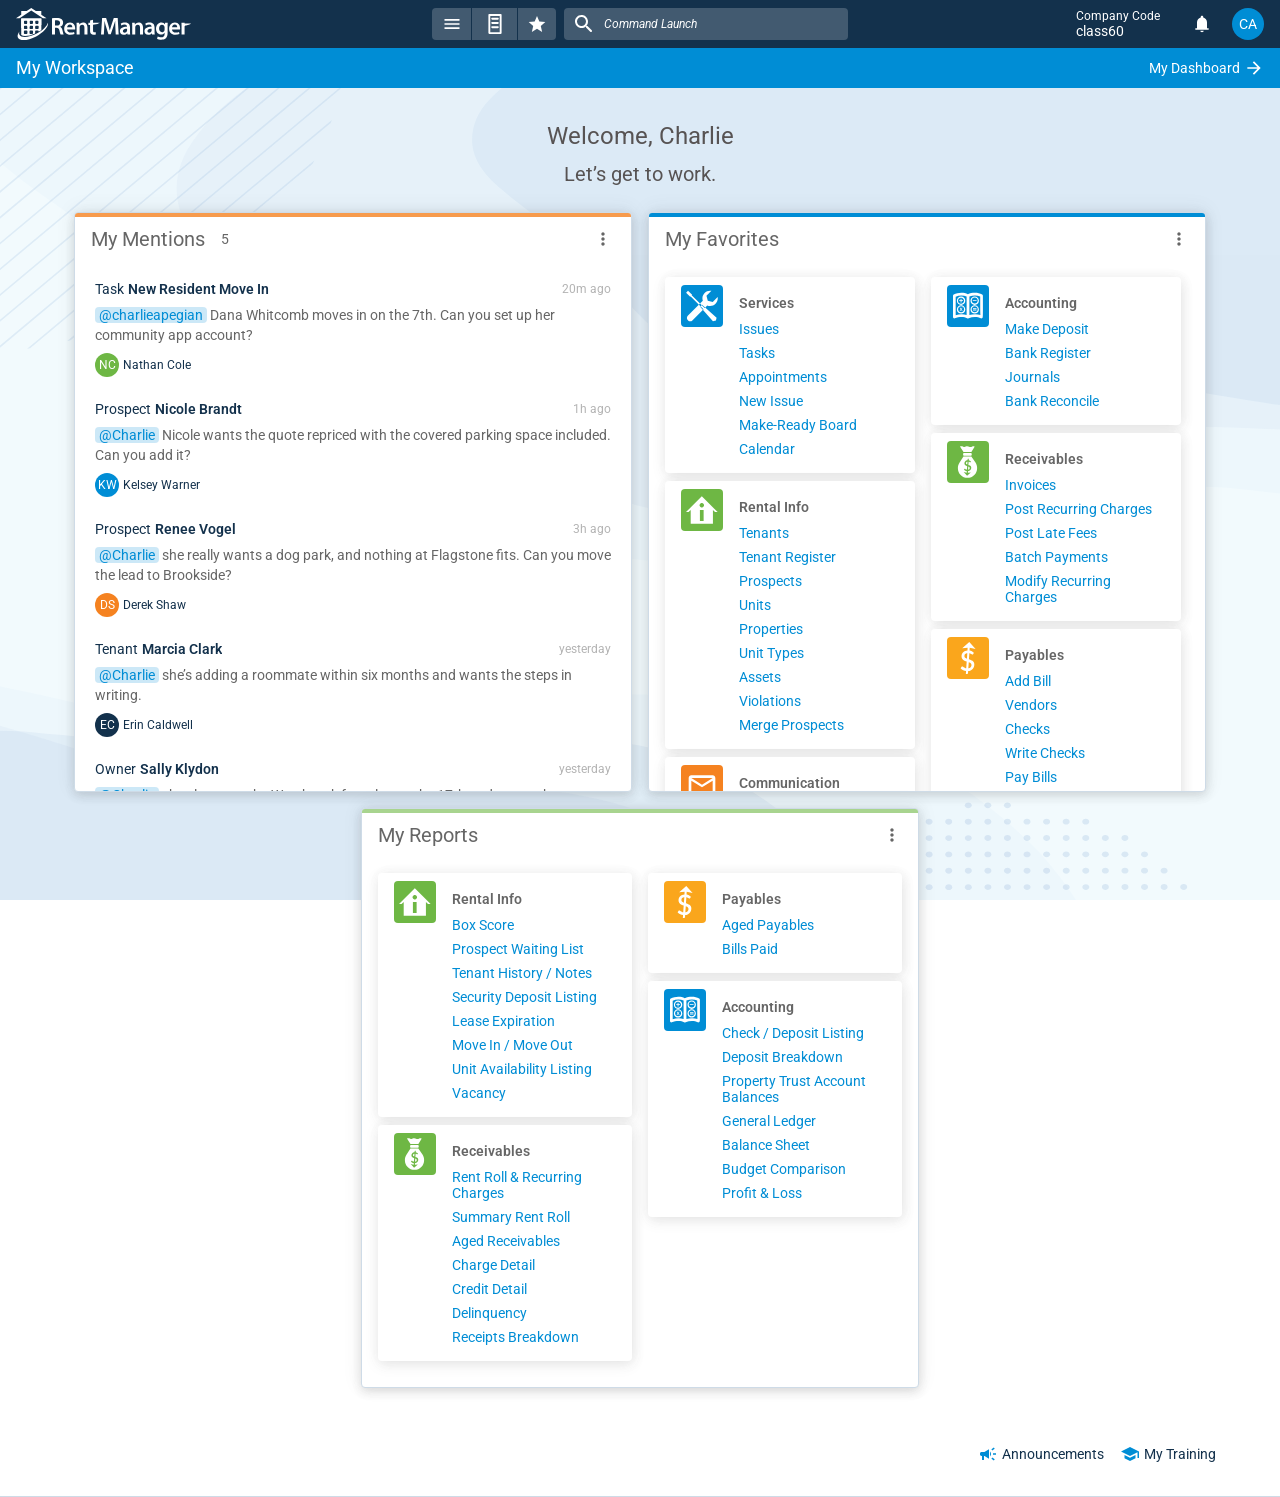
==== index.html @ 6911c15f "Set up New Resident Move In as the demo task Emma: it is the task that will be demoed. It is due tom" ====
<!doctype html>
<html lang="en">
<head>
<meta charset="utf-8">
<meta name="viewport" content="width=device-width, initial-scale=1">
<meta name="rmx-skill" content="2.0.0">
<meta name="rmx-tokens" content="39c8f4c0ebcf">
<title>Tasks and AI Filters</title>
<link href="https://fonts.googleapis.com/css2?family=Roboto:ital,wght@0,400;0,500;0,600;1,400;1,500;1,600&display=swap" rel="stylesheet">
<link rel="stylesheet" href="assets/tokens.css?v=f4274242">
<link rel="stylesheet" href="assets/type.css?v=c3476cf5">
<link rel="stylesheet" href="assets/rmx.css?v=66dbd280">
<link rel="stylesheet" href="assets/proto.css?v=261b71f2">
<link rel="stylesheet" href="assets/workspace.css?v=cf47a6e0">
<link rel="stylesheet" href="assets/original-art.css?v=0c459a2d">
<link rel="stylesheet" href="assets/workspace-original.css?v=0b0f8563">
<link rel="stylesheet" href="assets/megamenu.css?v=98ac15a8">
<link rel="stylesheet" href="assets/history-notes.css?v=0c3f6103">
<link rel="icon" type="image/svg+xml" href="assets/favicon.svg"><link rel="icon" type="image/png" sizes="32x32" href="assets/favicon-32.png"><link rel="apple-touch-icon" href="assets/apple-touch-icon.png"></head>
<body class="rmx">
<!-- RMX_ICONS:START - injected from assets/icons.svg, regenerated by check.mjs --fix -->
<svg xmlns="http://www.w3.org/2000/svg" style="display:none">
<!-- RMX icon core, GENERATED FROM THE LIVE LIBRARY. DO NOT EDIT BY HAND.
     Real geometry from RMX Iconography, plus the Rent Manager logo from the
     app bar (node 9671:2926). Source of truth: data/icons-core.json.
     Icons not here are never invented, harvest the real one into the
     prototype's own assets/icons-local.svg. See SKILL.md, "Icons". -->
<symbol id="keyboard-arrow-up" viewBox="0 0 20 20" fill="currentColor"><path d="M13.825 12.8417L10 9.02502L6.175 12.8417L5 11.6667L10 6.66669L15 11.6667L13.825 12.8417Z"/></symbol>
<symbol id="keyboard-arrow-down" viewBox="0 0 20 20" fill="currentColor"><path d="M6.175 7.15833L10 10.975L13.825 7.15833L15 8.33333L10 13.3333L5 8.33333L6.175 7.15833Z"/></symbol>
<symbol id="chevron-left" viewBox="0 0 20 20" fill="currentColor"><path d="M13.0875 6.175L11.9125 5L6.91248 10L11.9125 15L13.0875 13.825L9.27081 10L13.0875 6.175Z"/></symbol>
<symbol id="chevron-right" viewBox="0 0 20 20" fill="currentColor"><path d="M8.08748 5L6.91248 6.175L10.7291 10L6.91248 13.825L8.08748 15L13.0875 10L8.08748 5Z"/></symbol>
<symbol id="keyboard-double-arrow-left" viewBox="0 0 20 20" fill="currentColor"><path d="M14.6584 15L15.8334 13.825L12.0167 10L15.8334 6.175L14.6584 5L9.65835 10L14.6584 15Z"/><path d="M9.16669 15L10.3417 13.825L6.52502 10L10.3417 6.175L9.16669 5L4.16669 10L9.16669 15Z"/></symbol>
<symbol id="keyboard-double-arrow-right" viewBox="0 0 20 20" fill="currentColor"><path d="M7.97919 10L4.16669 6.16667L5.33335 5L10.3334 10L5.33335 15L4.16669 13.8333L7.97919 10ZM13.4792 10L9.66669 6.16667L10.8334 5L15.8334 10L10.8334 15L9.66669 13.8333L13.4792 10Z"/></symbol>
<symbol id="arrow-drop-up" viewBox="0 0 20 20" fill="currentColor"><path d="M5.83331 12.0834L9.99998 7.91669L14.1666 12.0834H5.83331Z"/></symbol>
<symbol id="arrow-drop-down" viewBox="0 0 20 20" fill="currentColor"><path d="M5.83334 7.91669L10 12.0834L14.1667 7.91669H5.83334Z"/></symbol>
<symbol id="arrow-back" viewBox="0 0 20 20" fill="currentColor"><path d="M6.52084 10.8333L11.1875 15.5L10 16.6666L3.33334 9.99998L10 3.33331L11.1875 4.49998L6.52084 9.16665H16.6667V10.8333H6.52084Z"/></symbol>
<symbol id="arrow-forward" viewBox="0 0 20 20" fill="currentColor"><path d="M13.4792 10.8333H3.33334V9.16665H13.4792L8.81251 4.49998L10 3.33331L16.6667 9.99998L10 16.6666L8.81251 15.5L13.4792 10.8333Z"/></symbol>
<symbol id="arrow-upward" viewBox="0 0 20 20" fill="currentColor"><path d="M9.1669 16.665V6.52173L4.5014 11.1872L3.33502 10L10 3.33502L16.665 10L15.4986 11.1872L10.8331 6.52173V16.665H9.1669Z"/></symbol>
<symbol id="arrow-downward" viewBox="0 0 20 20" fill="currentColor"><path d="M9.16687 3.33502V13.4783L4.50137 8.81282L3.33499 10L9.99999 16.665L16.665 10L15.4986 8.81282L10.8331 13.4783V3.33502H9.16687Z"/></symbol>
<symbol id="first-page" viewBox="0 0 20 20" fill="currentColor"><path d="M15.1708 13.825L11.3458 10L15.1708 6.175L13.9958 5L8.99583 10L13.9958 15L15.1708 13.825ZM4.82916 5H6.49583V15H4.82916V5Z"/></symbol>
<symbol id="last-page" viewBox="0 0 20 20" fill="currentColor"><path d="M4.82916 6.175L8.65416 10L4.82916 13.825L6.00416 15L11.0042 10L6.00416 5L4.82916 6.175ZM13.5042 5H15.1708V15H13.5042V5Z"/></symbol>
<symbol id="info" viewBox="0 0 20 20" fill="currentColor"><path d="M9.16669 5.83335H10.8334V7.50002H9.16669V5.83335ZM9.16669 9.16669H10.8334V14.1667H9.16669V9.16669ZM10 1.66669C5.40002 1.66669 1.66669 5.40002 1.66669 10C1.66669 14.6 5.40002 18.3334 10 18.3334C14.6 18.3334 18.3334 14.6 18.3334 10C18.3334 5.40002 14.6 1.66669 10 1.66669ZM10 16.6667C6.32502 16.6667 3.33335 13.675 3.33335 10C3.33335 6.32502 6.32502 3.33335 10 3.33335C13.675 3.33335 16.6667 6.32502 16.6667 10C16.6667 13.675 13.675 16.6667 10 16.6667Z"/></symbol>
<symbol id="info-filled" viewBox="0 0 20 20" fill="currentColor"><path d="M9.16669 14.1667H10.8334V9.16669H9.16669V14.1667ZM10 7.50002C10.2361 7.50002 10.434 7.42016 10.5938 7.26044C10.7535 7.10071 10.8334 6.9028 10.8334 6.66669C10.8334 6.43058 10.7535 6.23266 10.5938 6.07294C10.434 5.91321 10.2361 5.83335 10 5.83335C9.76391 5.83335 9.56599 5.91321 9.40627 6.07294C9.24655 6.23266 9.16669 6.43058 9.16669 6.66669C9.16669 6.9028 9.24655 7.10071 9.40627 7.26044C9.56599 7.42016 9.76391 7.50002 10 7.50002ZM10 18.3334C8.84724 18.3334 7.76391 18.1146 6.75002 17.6771C5.73613 17.2396 4.85419 16.6459 4.10419 15.8959C3.35419 15.1459 2.76044 14.2639 2.32294 13.25C1.88544 12.2361 1.66669 11.1528 1.66669 10C1.66669 8.84724 1.88544 7.76391 2.32294 6.75002C2.76044 5.73613 3.35419 4.85419 4.10419 4.10419C4.85419 3.35419 5.73613 2.76044 6.75002 2.32294C7.76391 1.88544 8.84724 1.66669 10 1.66669C11.1528 1.66669 12.2361 1.88544 13.25 2.32294C14.2639 2.76044 15.1459 3.35419 15.8959 4.10419C16.6459 4.85419 17.2396 5.73613 17.6771 6.75002C18.1146 7.76391 18.3334 8.84724 18.3334 10C18.3334 11.1528 18.1146 12.2361 17.6771 13.25C17.2396 14.2639 16.6459 15.1459 15.8959 15.8959C15.1459 16.6459 14.2639 17.2396 13.25 17.6771C12.2361 18.1146 11.1528 18.3334 10 18.3334Z"/></symbol>
<symbol id="error" viewBox="0 0 20 20" fill="currentColor"><path d="M9.16669 12.5H10.8334V14.1667H9.16669V12.5ZM9.16669 5.83335H10.8334V10.8334H9.16669V5.83335ZM9.99169 1.66669C5.39169 1.66669 1.66669 5.40002 1.66669 10C1.66669 14.6 5.39169 18.3334 9.99169 18.3334C14.6 18.3334 18.3334 14.6 18.3334 10C18.3334 5.40002 14.6 1.66669 9.99169 1.66669ZM10 16.6667C6.31669 16.6667 3.33335 13.6834 3.33335 10C3.33335 6.31669 6.31669 3.33335 10 3.33335C13.6834 3.33335 16.6667 6.31669 16.6667 10C16.6667 13.6834 13.6834 16.6667 10 16.6667Z"/></symbol>
<symbol id="error-filled" viewBox="0 0 20 20" fill="currentColor"><path d="M10 14.1667C10.2361 14.1667 10.434 14.0868 10.5938 13.9271C10.7535 13.7674 10.8334 13.5695 10.8334 13.3334C10.8334 13.0972 10.7535 12.8993 10.5938 12.7396C10.434 12.5799 10.2361 12.5 10 12.5C9.76391 12.5 9.56599 12.5799 9.40627 12.7396C9.24655 12.8993 9.16669 13.0972 9.16669 13.3334C9.16669 13.5695 9.24655 13.7674 9.40627 13.9271C9.56599 14.0868 9.76391 14.1667 10 14.1667ZM9.16669 10.8334H10.8334V5.83335H9.16669V10.8334ZM10 18.3334C8.84724 18.3334 7.76391 18.1146 6.75002 17.6771C5.73613 17.2396 4.85419 16.6459 4.10419 15.8959C3.35419 15.1459 2.76044 14.2639 2.32294 13.25C1.88544 12.2361 1.66669 11.1528 1.66669 10C1.66669 8.84724 1.88544 7.76391 2.32294 6.75002C2.76044 5.73613 3.35419 4.85419 4.10419 4.10419C4.85419 3.35419 5.73613 2.76044 6.75002 2.32294C7.76391 1.88544 8.84724 1.66669 10 1.66669C11.1528 1.66669 12.2361 1.88544 13.25 2.32294C14.2639 2.76044 15.1459 3.35419 15.8959 4.10419C16.6459 4.85419 17.2396 5.73613 17.6771 6.75002C18.1146 7.76391 18.3334 8.84724 18.3334 10C18.3334 11.1528 18.1146 12.2361 17.6771 13.25C17.2396 14.2639 16.6459 15.1459 15.8959 15.8959C15.1459 16.6459 14.2639 17.2396 13.25 17.6771C12.2361 18.1146 11.1528 18.3334 10 18.3334Z"/></symbol>
<symbol id="warning" viewBox="0 0 20 20" fill="currentColor"><path d="M9.99998 5.40831L16.275 16.25H3.72498L9.99998 5.40831ZM9.99998 2.08331L0.833313 17.9166H19.1666L9.99998 2.08331ZM10.8333 13.75H9.16665V15.4166H10.8333V13.75ZM10.8333 8.74998H9.16665V12.0833H10.8333V8.74998Z"/></symbol>
<symbol id="warning-filled" viewBox="0 0 20 20" fill="currentColor"><path d="M0.833313 17.5L9.99998 1.66669L19.1666 17.5H0.833313ZM9.99998 15C10.2361 15 10.434 14.9202 10.5937 14.7604C10.7535 14.6007 10.8333 14.4028 10.8333 14.1667C10.8333 13.9306 10.7535 13.7327 10.5937 13.5729C10.434 13.4132 10.2361 13.3334 9.99998 13.3334C9.76387 13.3334 9.56595 13.4132 9.40623 13.5729C9.24651 13.7327 9.16665 13.9306 9.16665 14.1667C9.16665 14.4028 9.24651 14.6007 9.40623 14.7604C9.56595 14.9202 9.76387 15 9.99998 15ZM9.16665 12.5H10.8333V8.33335H9.16665V12.5Z"/></symbol>
<symbol id="help" viewBox="0 0 20 20" fill="currentColor"><path d="M9.16669 15H10.8334V13.3334H9.16669V15ZM10 1.66669C5.40002 1.66669 1.66669 5.40002 1.66669 10C1.66669 14.6 5.40002 18.3334 10 18.3334C14.6 18.3334 18.3334 14.6 18.3334 10C18.3334 5.40002 14.6 1.66669 10 1.66669ZM10 16.6667C6.32502 16.6667 3.33335 13.675 3.33335 10C3.33335 6.32502 6.32502 3.33335 10 3.33335C13.675 3.33335 16.6667 6.32502 16.6667 10C16.6667 13.675 13.675 16.6667 10 16.6667ZM10 5.00002C8.15835 5.00002 6.66669 6.49169 6.66669 8.33335H8.33335C8.33335 7.41669 9.08335 6.66669 10 6.66669C10.9167 6.66669 11.6667 7.41669 11.6667 8.33335C11.6667 10 9.16669 9.79169 9.16669 12.5H10.8334C10.8334 10.625 13.3334 10.4167 13.3334 8.33335C13.3334 6.49169 11.8417 5.00002 10 5.00002Z"/></symbol>
<symbol id="notifications" viewBox="0 0 20 20" fill="currentColor"><path d="M3.33334 15.8334V14.1667H5.00001V8.33335C5.00001 7.18058 5.34723 6.15627 6.04168 5.26044C6.73612 4.3646 7.6389 3.7778 8.75001 3.50002V2.91669C8.75001 2.56946 8.87154 2.27433 9.11459 2.03127C9.35765 1.78821 9.65279 1.66669 10 1.66669C10.3472 1.66669 10.6424 1.78821 10.8854 2.03127C11.1285 2.27433 11.25 2.56946 11.25 2.91669V3.50002C12.3611 3.7778 13.2639 4.3646 13.9583 5.26044C14.6528 6.15627 15 7.18058 15 8.33335V14.1667H16.6667V15.8334H3.33334ZM10 18.3334C9.54168 18.3334 9.14932 18.1702 8.82293 17.8438C8.49654 17.5174 8.33334 17.125 8.33334 16.6667H11.6667C11.6667 17.125 11.5035 17.5174 11.1771 17.8438C10.8507 18.1702 10.4583 18.3334 10 18.3334Z"/></symbol>
<symbol id="call" viewBox="0 0 20 20" fill="currentColor"><path d="M5.21778 8.92445C6.49778 11.44 8.56001 13.4933 11.0756 14.7822L13.0311 12.8267C13.2711 12.5867 13.6267 12.5067 13.9378 12.6133C14.9334 12.9422 16.0089 13.12 17.1111 13.12C17.6 13.12 18 13.52 18 14.0089V17.1111C18 17.6 17.6 18 17.1111 18C8.76445 18 2 11.2356 2 2.88889C2 2.4 2.4 2 2.88889 2H6.00001C6.4889 2 6.8889 2.4 6.8889 2.88889C6.8889 4 7.06667 5.06667 7.39556 6.06223C7.49334 6.37334 7.42223 6.72001 7.17334 6.9689L5.21778 8.92445Z"/></symbol>
<symbol id="mail" viewBox="0 0 20 20" fill="currentColor"><path d="M16.6667 3.33331H3.33335C2.41669 3.33331 1.67502 4.08331 1.67502 4.99998L1.66669 15C1.66669 15.9166 2.41669 16.6666 3.33335 16.6666H16.6667C17.5834 16.6666 18.3334 15.9166 18.3334 15V4.99998C18.3334 4.08331 17.5834 3.33331 16.6667 3.33331ZM16.6667 6.66665L10 10.8333L3.33335 6.66665V4.99998L10 9.16665L16.6667 4.99998V6.66665Z"/></symbol>
<symbol id="send" viewBox="0 0 20 20" fill="currentColor"><path d="M3.05937 17L17.601 10.7667C18.276 10.475 18.276 9.52499 17.601 9.23333L3.05937 2.99999C2.50937 2.75833 1.90103 3.16666 1.90103 3.75833L1.8927 7.59999C1.8927 8.01666 2.20103 8.37499 2.6177 8.42499L14.3927 9.99999L2.6177 11.5667C2.20103 11.625 1.8927 11.9833 1.8927 12.4L1.90103 16.2417C1.90103 16.8333 2.50937 17.2417 3.05937 17Z"/></symbol>
<symbol id="add" viewBox="0 0 20 20" fill="currentColor"><path d="M15.8334 10.8333H10.8334V15.8333H9.16669V10.8333H4.16669V9.16666H9.16669V4.16666H10.8334V9.16666H15.8334V10.8333Z"/></symbol>
<symbol id="remove" viewBox="0 0 20 20" fill="currentColor"><path d="M4.16669 10.8333V9.16666H15.8334V10.8333H4.16669Z"/></symbol>
<symbol id="close" viewBox="0 0 20 20" fill="currentColor"><path d="M15.8334 5.34166L14.6584 4.16666L10 8.82499L5.34169 4.16666L4.16669 5.34166L8.82502 9.99999L4.16669 14.6583L5.34169 15.8333L10 11.175L14.6584 15.8333L15.8334 14.6583L11.175 9.99999L15.8334 5.34166Z"/></symbol>
<symbol id="check" viewBox="0 0 20 20" fill="currentColor"><path d="M7.90168 15.1494L3.01996 10.2676L4.24039 9.04721L7.90168 12.7085L15.7595 4.85065L16.98 6.07108L7.90168 15.1494Z"/></symbol>
<symbol id="check-circle" viewBox="0 0 20 20" fill="currentColor"><path d="M10 1.66666C5.40002 1.66666 1.66669 5.39999 1.66669 9.99999C1.66669 14.6 5.40002 18.3333 10 18.3333C14.6 18.3333 18.3334 14.6 18.3334 9.99999C18.3334 5.39999 14.6 1.66666 10 1.66666ZM10 16.6667C6.32502 16.6667 3.33335 13.675 3.33335 9.99999C3.33335 6.32499 6.32502 3.33332 10 3.33332C13.675 3.33332 16.6667 6.32499 16.6667 9.99999C16.6667 13.675 13.675 16.6667 10 16.6667ZM13.825 6.31666L8.33335 11.8083L6.17502 9.65832L5.00002 10.8333L8.33335 14.1667L15 7.49999L13.825 6.31666Z"/></symbol>
<symbol id="check-circle-filled" viewBox="0 0 20 20" fill="currentColor"><path d="M10 1.66666C5.40002 1.66666 1.66669 5.39999 1.66669 9.99999C1.66669 14.6 5.40002 18.3333 10 18.3333C14.6 18.3333 18.3334 14.6 18.3334 9.99999C18.3334 5.39999 14.6 1.66666 10 1.66666ZM8.33335 14.1667L4.16669 9.99999L5.34169 8.82499L8.33335 11.8083L14.6584 5.48332L15.8334 6.66666L8.33335 14.1667Z"/></symbol>
<symbol id="add-circle" viewBox="0 0 20 20" fill="currentColor"><path d="M10.9 5.5H9.1V9.1H5.5V10.9H9.1V14.5H10.9V10.9H14.5V9.1H10.9V5.5ZM10 1C5.032 1 1 5.032 1 10C1 14.968 5.032 19 10 19C14.968 19 19 14.968 19 10C19 5.032 14.968 1 10 1ZM10 17.2C6.031 17.2 2.8 13.969 2.8 10C2.8 6.031 6.031 2.8 10 2.8C13.969 2.8 17.2 6.031 17.2 10C17.2 13.969 13.969 17.2 10 17.2Z"/></symbol>
<symbol id="edit" viewBox="0 0 20 20" fill="currentColor"><path d="M2.49896 17.501H5.62396L14.8406 8.28438L11.7156 5.15938L2.49896 14.376V17.501ZM4.16563 15.0677L11.7156 7.51771L12.4823 8.28438L4.9323 15.8344H4.16563V15.0677Z"/><path d="M15.3073 2.74271C14.9823 2.41771 14.4573 2.41771 14.1323 2.74271L12.6073 4.26771L15.7323 7.39271L17.2573 5.86771C17.5823 5.54271 17.5823 5.01771 17.2573 4.69271L15.3073 2.74271Z"/></symbol>
<symbol id="edit-filled" viewBox="0 0 20 20" fill="currentColor"><path d="M2.49896 14.376V17.501H5.62396L14.8406 8.28438L11.7156 5.15938L2.49896 14.376Z"/><path d="M17.2573 4.69271L15.3073 2.74271C14.9823 2.41771 14.4573 2.41771 14.1323 2.74271L12.6073 4.26771L15.7323 7.39271L17.2573 5.86771C17.5823 5.54271 17.5823 5.01771 17.2573 4.69271Z"/></symbol>
<symbol id="delete-filled" viewBox="0 0 20 20" fill="currentColor"><path d="M4.99999 15.8333C4.99999 16.75 5.74999 17.5 6.66666 17.5H13.3333C14.25 17.5 15 16.75 15 15.8333V5.83333H4.99999V15.8333ZM15.8333 3.33333H12.9167L12.0833 2.5H7.91666L7.08332 3.33333H4.16666V5H15.8333V3.33333Z"/></symbol>
<symbol id="menu" viewBox="0 0 20 20" fill="currentColor"><path d="M2.5 15H17.5V13.3333H2.5V15ZM2.5 10.8333H17.5V9.16667H2.5V10.8333ZM2.5 5V6.66667H17.5V5H2.5Z"/></symbol>
<symbol id="search" viewBox="0 0 20 20" fill="currentColor"><path d="M12.9167 11.6667H12.2583L12.025 11.4417C13.025 10.275 13.5417 8.68334 13.2583 6.99167C12.8667 4.675 10.9333 2.825 8.59999 2.54167C5.07499 2.10834 2.10832 5.075 2.54165 8.6C2.82499 10.9333 4.67499 12.8667 6.99165 13.2583C8.68332 13.5417 10.275 13.025 11.4417 12.025L11.6667 12.2583V12.9167L15.2083 16.4583C15.55 16.8 16.1083 16.8 16.45 16.4583C16.7917 16.1167 16.7917 15.5583 16.45 15.2167L12.9167 11.6667ZM7.91665 11.6667C5.84165 11.6667 4.16665 9.99167 4.16665 7.91667C4.16665 5.84167 5.84165 4.16667 7.91665 4.16667C9.99165 4.16667 11.6667 5.84167 11.6667 7.91667C11.6667 9.99167 9.99165 11.6667 7.91665 11.6667Z"/></symbol>
<symbol id="grade" viewBox="0 0 20 20" fill="currentColor"><path d="M10 14.8083L15.15 17.9167L13.7833 12.0583L18.3333 8.11667L12.3417 7.60834L10 2.08334L7.65834 7.60834L1.66667 8.11667L6.21667 12.0583L4.85001 17.9167L10 14.8083Z"/></symbol>
<symbol id="reports" viewBox="0 0 20 20" fill="currentColor"><path d="M12.8125 5.67188H7.18752C6.67002 5.67188 6.25002 5.25188 6.25002 4.73438C6.25002 4.21688 6.67002 3.79688 7.18752 3.79688H12.8125C13.33 3.79688 13.75 4.21688 13.75 4.73438C13.75 5.25188 13.33 5.67188 12.8125 5.67188ZM12.8125 9.90563H7.18752C6.67002 9.90563 6.25002 9.48563 6.25002 8.96813C6.25002 8.45063 6.67002 8.03063 7.18752 8.03063H12.8125C13.33 8.03063 13.75 8.45063 13.75 8.96813C13.75 9.48563 13.33 9.90563 12.8125 9.90563ZM12.8125 14.1406H7.18752C6.67002 14.1406 6.25002 13.7206 6.25002 13.2031C6.25002 12.6856 6.67002 12.2656 7.18752 12.2656H12.8125C13.33 12.2656 13.75 12.6856 13.75 13.2031C13.75 13.7206 13.33 14.1406 12.8125 14.1406ZM15.6625 20H4.33752C3.82002 20 3.40002 19.58 3.40002 19.0625V0.990631C3.40002 0.473131 3.82002 0.0531311 4.33752 0.0531311H15.6625C16.18 0.0531311 16.6 0.473131 16.6 0.990631V19.0625C16.6 19.58 16.18 20 15.6625 20ZM5.28065 18.125H14.7181V1.93438H5.28065V18.125Z"/></symbol>
<symbol id="description" viewBox="0 0 20 20" fill="currentColor"><path d="M6.66665 15H13.3333V13.3333H6.66665V15ZM6.66665 11.6667H13.3333V9.99999H6.66665V11.6667ZM4.99998 18.3333C4.54165 18.3333 4.14929 18.1701 3.8229 17.8437C3.49651 17.5174 3.33331 17.125 3.33331 16.6667V3.33332C3.33331 2.87499 3.49651 2.48263 3.8229 2.15624C4.14929 1.82985 4.54165 1.66666 4.99998 1.66666H11.6666L16.6666 6.66666V16.6667C16.6666 17.125 16.5035 17.5174 16.1771 17.8437C15.8507 18.1701 15.4583 18.3333 15 18.3333H4.99998ZM10.8333 7.49999H15L10.8333 3.33332V7.49999Z"/></symbol>
<symbol id="print" viewBox="0 0 20 20" fill="currentColor"><path d="M16.3 6.44444H3.7C2.206 6.44444 1 7.63556 1 9.11111V14.4444H4.6V18H15.4V14.4444H19V9.11111C19 7.63556 17.794 6.44444 16.3 6.44444ZM13.6 16.2222H6.4V11.7778H13.6V16.2222ZM16.3 10C15.805 10 15.4 9.6 15.4 9.11111C15.4 8.62222 15.805 8.22222 16.3 8.22222C16.795 8.22222 17.2 8.62222 17.2 9.11111C17.2 9.6 16.795 10 16.3 10ZM15.4 2H4.6V5.55556H15.4V2Z"/></symbol>
<symbol id="refresh" viewBox="0 0 20 20" fill="currentColor"><path d="M14.7042 5.29168C13.4958 4.08334 11.8375 3.33334 9.99583 3.33334C6.3125 3.33334 3.3375 6.31668 3.3375 10C3.3375 13.6833 6.3125 16.6667 9.99583 16.6667C13.1042 16.6667 15.6958 14.5417 16.4375 11.6667H14.7042C14.0208 13.6083 12.1708 15 9.99583 15C7.2375 15 4.99583 12.7583 4.99583 10C4.99583 7.24168 7.2375 5.00001 9.99583 5.00001C11.3792 5.00001 12.6125 5.57501 13.5125 6.48334L10.8292 9.16668H16.6625V3.33334L14.7042 5.29168Z"/></symbol>
<symbol id="settings" viewBox="0 0 20 20" fill="currentColor"><path d="M15.95 10.7833C15.9833 10.5333 16 10.275 16 10C16 9.73333 15.9833 9.46667 15.9417 9.21667L17.6333 7.9C17.7833 7.78333 17.825 7.55833 17.7333 7.39167L16.1333 4.625C16.0333 4.44167 15.825 4.38333 15.6417 4.44167L13.65 5.24167C13.2333 4.925 12.7917 4.65833 12.3 4.45833L12 2.34167C11.9667 2.14167 11.8 2 11.6 2H8.39999C8.19999 2 8.04166 2.14167 8.00832 2.34167L7.70832 4.45833C7.21666 4.65833 6.76666 4.93333 6.35832 5.24167L4.36666 4.44167C4.18332 4.375 3.97499 4.44167 3.87499 4.625L2.28332 7.39167C2.18332 7.56667 2.21666 7.78333 2.38332 7.9L4.07499 9.21667C4.03332 9.46667 3.99999 9.74167 3.99999 10C3.99999 10.2583 4.01666 10.5333 4.05832 10.7833L2.36666 12.1C2.21666 12.2167 2.17499 12.4417 2.26666 12.6083L3.86666 15.375C3.96666 15.5583 4.17499 15.6167 4.35832 15.5583L6.34999 14.7583C6.76666 15.075 7.20832 15.3417 7.69999 15.5417L7.99999 17.6583C8.04166 17.8583 8.19999 18 8.39999 18H11.6C11.8 18 11.9667 17.8583 11.9917 17.6583L12.2917 15.5417C12.7833 15.3417 13.2333 15.075 13.6417 14.7583L15.6333 15.5583C15.8167 15.625 16.025 15.5583 16.125 15.375L17.725 12.6083C17.825 12.425 17.7833 12.2167 17.625 12.1L15.95 10.7833ZM9.99999 13C8.34999 13 6.99999 11.65 6.99999 10C6.99999 8.35 8.34999 7 9.99999 7C11.65 7 13 8.35 13 10C13 11.65 11.65 13 9.99999 13Z"/></symbol>
<symbol id="more-vert" viewBox="0 0 20 20" fill="currentColor"><path d="M9.99998 6.66668C10.9166 6.66668 11.6666 5.91668 11.6666 5.00001C11.6666 4.08334 10.9166 3.33334 9.99998 3.33334C9.08331 3.33334 8.33331 4.08334 8.33331 5.00001C8.33331 5.91668 9.08331 6.66668 9.99998 6.66668ZM9.99998 8.33334C9.08331 8.33334 8.33331 9.08334 8.33331 10C8.33331 10.9167 9.08331 11.6667 9.99998 11.6667C10.9166 11.6667 11.6666 10.9167 11.6666 10C11.6666 9.08334 10.9166 8.33334 9.99998 8.33334ZM9.99998 13.3333C9.08331 13.3333 8.33331 14.0833 8.33331 15C8.33331 15.9167 9.08331 16.6667 9.99998 16.6667C10.9166 16.6667 11.6666 15.9167 11.6666 15C11.6666 14.0833 10.9166 13.3333 9.99998 13.3333Z"/></symbol>
<symbol id="tune" viewBox="0 0 20 20" fill="currentColor"><path d="M8.82222 18V13H10.1556V14.8444H18V16.1778H10.1556V18H8.82222ZM2 16.1778V14.8444H7.48889V16.1778H2ZM6.15556 12.4889V10.6667H2V9.33333H6.15556V7.46667H7.48889V12.4889H6.15556ZM8.82222 10.6667V9.33333H18V10.6667H8.82222ZM12.5111 7V2H13.8444V3.82222H18V5.15556H13.8444V7H12.5111ZM2 5.15556V3.82222H11.1778V5.15556H2Z"/></symbol>
<symbol id="visibility" viewBox="0 0 20 20" fill="currentColor"><path d="M10 13.3333C11.0417 13.3333 11.9271 12.9688 12.6563 12.2396C13.3854 11.5104 13.75 10.625 13.75 9.58334C13.75 8.54168 13.3854 7.65626 12.6563 6.92709C11.9271 6.19793 11.0417 5.83334 10 5.83334C8.95834 5.83334 8.07293 6.19793 7.34376 6.92709C6.61459 7.65626 6.25001 8.54168 6.25001 9.58334C6.25001 10.625 6.61459 11.5104 7.34376 12.2396C8.07293 12.9688 8.95834 13.3333 10 13.3333ZM10 11.8333C9.37501 11.8333 8.84376 11.6146 8.40626 11.1771C7.96876 10.7396 7.75001 10.2083 7.75001 9.58334C7.75001 8.95834 7.96876 8.42709 8.40626 7.98959C8.84376 7.55209 9.37501 7.33334 10 7.33334C10.625 7.33334 11.1563 7.55209 11.5938 7.98959C12.0313 8.42709 12.25 8.95834 12.25 9.58334C12.25 10.2083 12.0313 10.7396 11.5938 11.1771C11.1563 11.6146 10.625 11.8333 10 11.8333ZM10 15.8333C7.97223 15.8333 6.12501 15.2674 4.45834 14.1354C2.79168 13.0035 1.58334 11.4861 0.833344 9.58334C1.58334 7.68057 2.79168 6.1632 4.45834 5.03126C6.12501 3.89932 7.97223 3.33334 10 3.33334C12.0278 3.33334 13.875 3.89932 15.5417 5.03126C17.2083 6.1632 18.4167 7.68057 19.1667 9.58334C18.4167 11.4861 17.2083 13.0035 15.5417 14.1354C13.875 15.2674 12.0278 15.8333 10 15.8333Z"/></symbol>
<symbol id="folder" viewBox="0 0 20 20" fill="currentColor"><path d="M3.5 16C3.09722 16 2.74653 15.8507 2.44792 15.5521C2.14931 15.2535 2 14.9028 2 14.5V5.5C2 5.0875 2.14931 4.73438 2.44792 4.44063C2.74653 4.14688 3.09722 4 3.5 4H8L10 6H16.5C16.9125 6 17.2656 6.14688 17.5594 6.44063C17.8531 6.73438 18 7.0875 18 7.5V14.5C18 14.9028 17.8531 15.2535 17.5594 15.5521C17.2656 15.8507 16.9125 16 16.5 16H3.5ZM3.5 14.5H16.5V7.5H9.375L7.375 5.5H3.5V14.5Z"/></symbol>
<symbol id="download" viewBox="0 0 20 20" fill="currentColor"><path d="M15.8333 10V15.8333H4.16667V10H2.5V15.8333C2.5 16.75 3.25 17.5 4.16667 17.5H15.8333C16.75 17.5 17.5 16.75 17.5 15.8333V10H15.8333ZM10.8333 10.5583L12.9917 8.40833L14.1667 9.58333L10 13.75L5.83333 9.58333L7.00833 8.40833L9.16667 10.5583V2.5H10.8333V10.5583Z"/></symbol>
<symbol id="list" viewBox="0 0 20 20" fill="currentColor"><path d="M2.5 10.8333H4.16667V9.16668H2.5V10.8333ZM2.5 14.1667H4.16667V12.5H2.5V14.1667ZM2.5 7.50001H4.16667V5.83334H2.5V7.50001ZM5.83333 10.8333H17.5V9.16668H5.83333V10.8333ZM5.83333 14.1667H17.5V12.5H5.83333V14.1667ZM5.83333 5.83334V7.50001H17.5V5.83334H5.83333Z"/></symbol>
<symbol id="autorenew" viewBox="0 0 20 20" fill="currentColor"><path d="M15.8333 6.66668L12.5 10H15C15 12.7583 12.7583 15 9.99998 15C9.15831 15 8.35831 14.7917 7.66665 14.4167L6.44998 15.6333C7.47498 16.2833 8.69165 16.6667 9.99998 16.6667C13.6833 16.6667 16.6666 13.6833 16.6666 10H19.1666L15.8333 6.66668ZM4.99998 10C4.99998 7.24168 7.24165 5.00001 9.99998 5.00001C10.8416 5.00001 11.6416 5.20834 12.3333 5.58334L13.55 4.36668C12.525 3.71668 11.3083 3.33334 9.99998 3.33334C6.31665 3.33334 3.33331 6.31668 3.33331 10H0.833313L4.16665 13.3333L7.49998 10H4.99998Z"/></symbol>
<symbol id="more-horiz" viewBox="0 0 20 20" fill="currentColor"><path d="M4.99999 8.33334C4.08333 8.33334 3.33333 9.08334 3.33333 10C3.33333 10.9167 4.08333 11.6667 4.99999 11.6667C5.91666 11.6667 6.66666 10.9167 6.66666 10C6.66666 9.08334 5.91666 8.33334 4.99999 8.33334ZM15 8.33334C14.0833 8.33334 13.3333 9.08334 13.3333 10C13.3333 10.9167 14.0833 11.6667 15 11.6667C15.9167 11.6667 16.6667 10.9167 16.6667 10C16.6667 9.08334 15.9167 8.33334 15 8.33334ZM9.99999 8.33334C9.08333 8.33334 8.33333 9.08334 8.33333 10C8.33333 10.9167 9.08333 11.6667 9.99999 11.6667C10.9167 11.6667 11.6667 10.9167 11.6667 10C11.6667 9.08334 10.9167 8.33334 9.99999 8.33334Z"/></symbol>
<symbol id="link" viewBox="0 0 20 20" fill="currentColor"><path d="M3.24999 10C3.24999 8.57501 4.40832 7.41668 5.83332 7.41668H9.16666V5.83334H5.83332C3.53332 5.83334 1.66666 7.70001 1.66666 10C1.66666 12.3 3.53332 14.1667 5.83332 14.1667H9.16666V12.5833H5.83332C4.40832 12.5833 3.24999 11.425 3.24999 10ZM6.66666 10.8333H13.3333V9.16668H6.66666V10.8333ZM14.1667 5.83334H10.8333V7.41668H14.1667C15.5917 7.41668 16.75 8.57501 16.75 10C16.75 11.425 15.5917 12.5833 14.1667 12.5833H10.8333V14.1667H14.1667C16.4667 14.1667 18.3333 12.3 18.3333 10C18.3333 7.70001 16.4667 5.83334 14.1667 5.83334Z"/></symbol>
<symbol id="attach" viewBox="0 0 20 20" fill="currentColor"><path d="M13.3334 5.00001V14.5833C13.3334 16.425 11.8417 17.9167 10 17.9167C8.15835 17.9167 6.66669 16.425 6.66669 14.5833V4.16668C6.66669 3.01668 7.60002 2.08334 8.75002 2.08334C9.90002 2.08334 10.8334 3.01668 10.8334 4.16668V12.9167C10.8334 13.375 10.4584 13.75 10 13.75C9.54169 13.75 9.16669 13.375 9.16669 12.9167V5.00001H7.91669V12.9167C7.91669 14.0667 8.85002 15 10 15C11.15 15 12.0834 14.0667 12.0834 12.9167V4.16668C12.0834 2.32501 10.5917 0.833344 8.75002 0.833344C6.90835 0.833344 5.41669 2.32501 5.41669 4.16668V14.5833C5.41669 17.1167 7.46669 19.1667 10 19.1667C12.5334 19.1667 14.5834 17.1167 14.5834 14.5833V5.00001H13.3334Z"/></symbol>
<symbol id="flag-outline" viewBox="0 0 20 20" fill="currentColor"><path d="M3.07483 18.1102V1.88983H16.5918L13.8884 6.21525L16.5918 10.5407H4.69686V18.1102H3.07483ZM4.69686 8.91864H13.6631L11.9735 6.21525L13.6631 3.51187H4.69686V8.91864Z"/></symbol>
<symbol id="calendar-today" viewBox="0 0 20 20" fill="currentColor"><path d="M16.6667 2.5H15.8333V0.833336H14.1667V2.5H5.83332V0.833336H4.16666V2.5H3.33332C2.41666 2.5 1.66666 3.25 1.66666 4.16667V17.5C1.66666 18.4167 2.41666 19.1667 3.33332 19.1667H16.6667C17.5833 19.1667 18.3333 18.4167 18.3333 17.5V4.16667C18.3333 3.25 17.5833 2.5 16.6667 2.5ZM16.6667 17.5H3.33332V8.33334H16.6667V17.5ZM16.6667 6.66667H3.33332V4.16667H16.6667V6.66667Z"/></symbol>
<symbol id="schedule" viewBox="0 0 20 20" fill="currentColor"><path d="M12.75 13.9167L13.9167 12.75L10.8334 9.66666V5.83333H9.16669V10.3333L12.75 13.9167ZM10 18.3333C8.84724 18.3333 7.76391 18.1146 6.75002 17.6771C5.73613 17.2396 4.85419 16.6458 4.10419 15.8958C3.35419 15.1458 2.76044 14.2639 2.32294 13.25C1.88544 12.2361 1.66669 11.1528 1.66669 10C1.66669 8.84722 1.88544 7.76389 2.32294 6.75C2.76044 5.73611 3.35419 4.85416 4.10419 4.10416C4.85419 3.35416 5.73613 2.76041 6.75002 2.32291C7.76391 1.88541 8.84724 1.66666 10 1.66666C11.1528 1.66666 12.2361 1.88541 13.25 2.32291C14.2639 2.76041 15.1459 3.35416 15.8959 4.10416C16.6459 4.85416 17.2396 5.73611 17.6771 6.75C18.1146 7.76389 18.3334 8.84722 18.3334 10C18.3334 11.1528 18.1146 12.2361 17.6771 13.25C17.2396 14.2639 16.6459 15.1458 15.8959 15.8958C15.1459 16.6458 14.2639 17.2396 13.25 17.6771C12.2361 18.1146 11.1528 18.3333 10 18.3333ZM10 16.6667C11.8472 16.6667 13.4202 16.0174 14.7188 14.7187C16.0174 13.4201 16.6667 11.8472 16.6667 10C16.6667 8.15278 16.0174 6.57986 14.7188 5.28125C13.4202 3.98264 11.8472 3.33333 10 3.33333C8.1528 3.33333 6.57988 3.98264 5.28127 5.28125C3.98266 6.57986 3.33335 8.15278 3.33335 10C3.33335 11.8472 3.98266 13.4201 5.28127 14.7187C6.57988 16.0174 8.1528 16.6667 10 16.6667Z"/></symbol>
<symbol id="lock" viewBox="0 0 20 20" fill="currentColor"><path d="M15.3719 8.43751H15.0594V6.94313C15.0594 6.93313 15.0594 6.92126 15.0594 6.91001C15.0594 4.16938 12.8813 1.93688 10.1613 1.85001H9.84064C7.11252 1.93688 4.93376 4.16938 4.93376 6.91001C4.93376 6.92188 4.93376 6.93313 4.93376 6.94563V6.94376V8.43813H4.62126C4.13064 8.43813 3.74939 8.93501 3.74939 9.56001V17.0169C3.74939 17.6419 4.14626 18.1475 4.63689 18.1475H15.3869C15.8775 18.1475 16.2775 17.6381 16.2775 17.0169V9.56126C16.2775 8.93626 15.8775 8.43313 15.3869 8.43313L15.3719 8.43751ZM10.9969 13.2844V15.5313C10.995 15.7919 10.7863 16.0038 10.525 16.0094H9.46501C9.20314 16.0063 8.99189 15.7938 8.99002 15.5313V13.2781C8.74502 13.0313 8.59314 12.6925 8.59314 12.3175C8.59314 11.6031 9.14252 11.0181 9.84064 10.96H10.1581C10.8613 11.0181 11.4106 11.6044 11.4106 12.3181C11.4106 12.6931 11.2588 13.0325 11.0138 13.2788L10.9969 13.2844ZM12.9625 8.43751H7.02501V6.94313C7.02501 5.30313 8.35439 3.97376 9.99439 3.97376C11.6344 3.97376 12.9638 5.30313 12.9638 6.94313L12.9625 8.43751Z"/></symbol>
<symbol id="logout" viewBox="0 0 20 20" fill="currentColor"><path d="M15 3.25C14.4375 2.875 13.625 3.0625 13.25 3.625C12.875 4.1875 13.0625 5 13.625 5.375C15.5 6.625 16.625 8.6875 16.625 10.875C16.625 14.5 13.6875 17.4375 10.0625 17.4375C6.4375 17.4375 3.5 14.5 3.5 10.875C3.5 8.75 4.5625 6.75 6.3125 5.5C6.875 5.0625 7 4.3125 6.625 3.75C6.25 3.1875 5.4375 3.0625 4.875 3.4375C2.4375 5.125 1 7.9375 1 10.875C1 15.875 5.0625 19.9375 10.0625 19.9375C15.0625 19.9375 19.125 15.875 19.125 10.875C19.125 7.8125 17.5625 4.9375 15 3.25ZM10.0625 11.1875C10.6875 11.1875 11.25 10.6875 11.25 10V1.625C11.25 1 10.75 0.4375 10.0625 0.4375C9.375 0.4375 8.875 0.9375 8.875 1.625V10C8.875 10.625 9.4375 11.1875 10.0625 11.1875Z"/></symbol>
<symbol id="person" viewBox="0 0 20 20" fill="currentColor"><path d="M9.99998 10C11.8416 10 13.3333 8.50834 13.3333 6.66667C13.3333 4.825 11.8416 3.33334 9.99998 3.33334C8.15831 3.33334 6.66665 4.825 6.66665 6.66667C6.66665 8.50834 8.15831 10 9.99998 10ZM9.99998 11.6667C7.77498 11.6667 3.33331 12.7833 3.33331 15V16.6667H16.6666V15C16.6666 12.7833 12.225 11.6667 9.99998 11.6667Z"/></symbol>
<symbol id="content-copy" viewBox="0 0 20 20" fill="currentColor"><path d="M12.9411 18.33H3.99158C3.17121 18.33 2.5 17.648 2.5 16.8145V6.20635H3.99158V16.8145H12.9411V18.33ZM15.1784 15.2991H6.97474C6.15437 15.2991 5.48316 14.6171 5.48316 13.7836V3.17544C5.48316 2.34194 6.15437 1.65999 6.97474 1.65999H15.1784C15.9988 1.65999 16.67 2.34194 16.67 3.17544V13.7836C16.67 14.6171 15.9988 15.2991 15.1784 15.2991ZM15.1784 3.17544H6.97474V13.7836H15.1784V3.17544Z"/></symbol>
<symbol id="open-in-new" viewBox="0 0 20 20" fill="currentColor"><path d="M15.8333 15.8333H4.16667V4.16667H10V2.5H4.16667C3.24167 2.5 2.5 3.25 2.5 4.16667V15.8333C2.5 16.75 3.24167 17.5 4.16667 17.5H15.8333C16.75 17.5 17.5 16.75 17.5 15.8333V10H15.8333V15.8333ZM11.6667 2.5V4.16667H14.6583L6.46667 12.3583L7.64167 13.5333L15.8333 5.34167V8.33333H17.5V2.5H11.6667Z"/></symbol>
<symbol id="rmx-logo" viewBox="0 0 175 32" fill="currentColor"><path d="M15.2665 2.43711L26.9433 10.338H30.5331L25.3039 6.80123V3.12323H19.8699L15.2665 0.00915527L10.6632 3.12323H5.22613V6.80123L0 10.338H3.58671L15.2665 2.43711Z"/><path d="M19.2091 25.3785C19.1651 25.2693 19.1381 25.1411 19.1361 25.0069V23.4894C19.1361 22.9315 19.588 22.4788 20.1448 22.4788H21.6592C22.216 22.4788 22.6679 22.9315 22.6679 23.4894V23.6136C23.6115 23.0607 24.5072 22.4838 25.3389 21.8868V10.5123H5.22613V27.0553C7.93816 28.5988 13.4222 27.9878 19.2091 25.3765V25.3785ZM19.1361 13.4971C19.1431 12.9442 19.592 12.4985 20.1448 12.4985H21.6592C22.212 12.4985 22.6619 12.9442 22.6679 13.4961V15.0136C22.6679 15.5715 22.216 16.0243 21.6592 16.0243H20.1448C19.588 16.0243 19.1361 15.5715 19.1361 15.0136V13.4971ZM19.1361 18.5033C19.1361 17.9454 19.588 17.4927 20.1448 17.4927H21.6592C22.216 17.4927 22.6679 17.9454 22.6679 18.5033V20.0208C22.6679 20.5787 22.216 21.0314 21.6592 21.0314H20.1448C19.588 21.0314 19.1361 20.5787 19.1361 20.0208V18.5033ZM13.5182 13.4911C13.5252 12.9422 13.967 12.5005 14.5138 12.4925H16.0283C16.5811 12.4925 17.0309 12.9382 17.0369 13.4901V15.0076C17.0369 15.5655 16.5851 16.0183 16.0283 16.0183H14.5138C13.962 16.0112 13.5172 15.5615 13.5172 15.0076L13.5182 13.4911ZM13.5182 18.4953C13.5182 17.9414 13.963 17.4907 14.5138 17.4846H16.0283C16.5851 17.4846 17.0369 17.9374 17.0369 18.4953V20.0128C17.0369 20.5707 16.5851 21.0234 16.0283 21.0234H14.5138C13.962 21.0164 13.5172 20.5667 13.5172 20.0128L13.5182 18.4953ZM13.5182 23.4964C13.5182 22.9425 13.963 22.4918 14.5138 22.4858H16.0283C16.5851 22.4858 17.0369 22.9385 17.0369 23.4964V25.0139C17.0289 25.5658 16.5801 26.0105 16.0283 26.0105H14.5138C13.967 26.0035 13.5262 25.5618 13.5172 25.0159L13.5182 23.4964ZM7.90217 13.4911C7.90917 12.9382 8.35801 12.4925 8.91081 12.4925H10.4253C10.9731 12.4935 11.4169 12.9402 11.4169 13.4891C11.4169 13.4891 11.4169 13.4901 11.4169 13.4921V15.0096C11.4169 15.0136 11.4169 15.0186 11.4169 15.0246C11.4169 15.5735 10.9731 16.0193 10.4253 16.0213H8.91081C8.35401 16.0213 7.90217 15.5685 7.90217 15.0106V13.4911ZM7.90217 18.4953C7.90217 17.9374 8.35401 17.4846 8.91081 17.4846H10.4253C10.9741 17.4937 11.4169 17.9424 11.4169 18.4953V20.0128C11.4169 20.5647 10.9761 21.0134 10.4263 21.0234H8.91181C8.35501 21.0234 7.90317 20.5707 7.90317 20.0128L7.90217 18.4953ZM7.90217 23.4964C7.90217 22.9385 8.35401 22.4858 8.91081 22.4858H10.4253C10.9731 22.4868 11.4169 22.9315 11.4169 23.4824C11.4169 23.4874 11.4169 23.4934 11.4169 23.4984V25.0149C11.4089 25.5608 10.9701 26.0005 10.4263 26.0115H8.91181C8.36 26.0115 7.91117 25.5678 7.90317 25.0169L7.90217 23.4964Z"/><path d="M20.7556 25.6199C12.9694 29.6895 5.22113 30.2354 3.45076 26.8309C2.94594 25.8683 2.99593 24.6824 3.48375 23.3933C1.75637 25.7461 1.1176 27.9938 1.96929 29.6405C3.83363 33.2173 11.9787 32.6454 20.1618 28.3774C27.9 24.3338 32.8962 18.4182 31.8416 14.7632C31.0449 18.1297 26.7774 22.4648 20.7556 25.6199Z"/><path d="M5.22613 19.9356C6.1298 19.9076 7.01749 19.8675 7.90217 19.8144V18.4953C7.90217 17.9374 8.35401 17.4846 8.91081 17.4846H10.4253C10.9741 17.4937 11.4169 17.9424 11.4169 18.4953V19.554C12.1293 19.4879 12.8367 19.4131 13.5391 19.3297V18.4953C13.5391 17.9414 13.984 17.4907 14.5348 17.4846H16.0492C16.606 17.4846 17.0579 17.9374 17.0579 18.4953V18.8409C17.7726 18.7247 18.4824 18.6055 19.1821 18.4753C19.1981 17.9354 19.635 17.5027 20.1748 17.4947H21.6892C21.9741 17.4977 22.23 17.6179 22.413 17.8102C23.4216 17.5808 24.3973 17.3324 25.3569 17.068V10.5183H5.22713L5.22613 19.9356ZM19.1361 13.4911C19.1431 12.9382 19.592 12.4925 20.1448 12.4925H21.6592C22.212 12.4925 22.6619 12.9382 22.6679 13.4901V15.0076C22.6679 15.5655 22.216 16.0183 21.6592 16.0183H20.1448C19.588 16.0183 19.1361 15.5655 19.1361 15.0076V13.4911ZM13.5182 13.4911C13.5252 12.9422 13.967 12.5005 14.5138 12.4925H16.0283C16.5811 12.4925 17.0309 12.9382 17.0369 13.4901V15.0076C17.0369 15.5655 16.5851 16.0183 16.0283 16.0183H14.5138C13.962 16.0112 13.5172 15.5615 13.5172 15.0076L13.5182 13.4911ZM7.90217 13.4911C7.90917 12.9382 8.35801 12.4925 8.91081 12.4925H10.4253C10.9731 12.4935 11.4169 12.9402 11.4169 13.4891C11.4169 13.4891 11.4169 13.4901 11.4169 13.4921V15.0096C11.4169 15.0136 11.4169 15.0186 11.4169 15.0246C11.4169 15.5735 10.9731 16.0193 10.4253 16.0213H8.91081C8.35401 16.0213 7.90217 15.5685 7.90217 15.0106V13.4911Z"/><path d="M36.0068 10.3647C37.1593 10.1486 38.8285 10 40.5726 10C42.9558 10 44.5502 10.3917 45.6789 11.317C46.5867 12.0735 47.1034 13.2216 47.1034 14.6332C47.1034 16.7573 45.6517 18.1959 44.0845 18.7328V18.8037C45.288 19.2427 45.9985 20.3875 46.3895 21.9747C46.93 24.0245 47.372 25.9257 47.6916 26.5572H44.5978C44.3531 26.0743 43.9349 24.7269 43.4895 22.6805C42.9966 20.5361 42.235 19.8506 40.5182 19.8033H38.9951V26.5572H36V10.3647H36.0068ZM39.0019 17.6083H40.7936C42.83 17.6083 44.0845 16.5344 44.0845 14.9C44.0845 13.1203 42.83 12.2659 40.865 12.2659C39.9097 12.2659 39.2977 12.3369 39.0019 12.4111V17.6083Z"/><path d="M51.0811 21.4648C51.1558 23.6125 52.8251 24.5378 54.7629 24.5378C56.1636 24.5378 57.1461 24.3183 58.0776 24.0009L58.5196 26.0507C57.4895 26.4897 56.065 26.8071 54.3448 26.8071C50.4657 26.8071 48.1811 24.4399 48.1811 20.8063C48.1811 17.5137 50.1937 14.4171 54.0252 14.4171C57.8566 14.4171 59.1825 17.588 59.1825 20.195C59.1825 20.7556 59.1315 21.1946 59.0839 21.4648H51.0811ZM56.3336 19.3677C56.3608 18.2702 55.8678 16.4635 53.8552 16.4635C51.9888 16.4635 51.2034 18.1419 51.0811 19.3677H56.3336Z"/><path d="M60.6308 18.2195C60.6308 16.8552 60.5832 15.7104 60.5356 14.6838H63.1602L63.3098 16.4669H63.3812C63.9183 15.5382 65.2238 14.4171 67.2126 14.4171C69.2014 14.4171 71.4588 15.7577 71.4588 19.5129V26.5606H68.4365V19.8573C68.4365 18.1486 67.7974 16.8552 66.1519 16.8552C64.9484 16.8552 64.1121 17.7096 63.7959 18.6146C63.6973 18.8544 63.6463 19.2191 63.6463 19.5636V26.5606H60.624V18.2195H60.6308Z"/><path d="M77.0377 11.6378V14.6838H83.7521C83.7521 14.6838 82.4704 15.8016 79.9105 16.3284C78.2684 16.6695 77.0377 16.6121 77.0377 17.3179V22.1706C77.0377 23.6362 77.4287 24.369 78.5846 24.369C79.1252 24.369 79.4209 24.3453 79.7643 24.2474L79.8153 26.5167C79.3733 26.6856 78.5642 26.8308 77.6293 26.8308C76.5006 26.8308 75.5929 26.4661 75.0251 25.8548C74.3622 25.1727 74.0664 24.0752 74.0664 22.515V16.9295H72.3734V14.6872H74.0664V12.4686L77.0377 11.6412V11.6378Z"/><path d="M99.4043 19.854C99.3058 17.7299 99.1834 15.1701 99.2072 12.9515H99.1358C98.5952 14.954 97.9085 17.1693 97.1707 19.2461L94.7366 26.3648H92.4282L90.2218 19.3407C89.5826 17.2436 88.9945 15.0013 88.5525 12.9515H88.5015C88.4267 15.0958 88.3281 17.7096 88.2091 19.9519L87.8352 26.5606H85.0134L86.1183 10.1249H90.096L92.2548 16.7337C92.8429 18.6619 93.3631 20.6104 93.7779 22.4407H93.8526C94.2946 20.6611 94.859 18.6383 95.4981 16.71L97.7793 10.1249H101.706L102.665 26.5606H99.7171L99.3975 19.8573L99.4043 19.854Z"/><path d="M114.016 23.7071C114.016 24.781 114.067 25.8278 114.213 26.5606H111.487L111.266 25.2436H111.191C110.477 26.1689 109.229 26.8274 107.655 26.8274C105.252 26.8274 103.899 25.0984 103.899 23.2917C103.899 20.3166 106.578 18.7801 110.997 18.8037V18.6112C110.997 17.8278 110.678 16.5344 108.563 16.5344C107.387 16.5344 106.16 16.8991 105.347 17.4124L104.755 15.4605C105.643 14.927 107.19 14.4137 109.08 14.4137C112.911 14.4137 114.016 16.8282 114.016 19.4352V23.7071ZM111.069 20.7556C108.934 20.732 106.897 21.171 106.897 22.9743C106.897 24.1495 107.655 24.683 108.614 24.683C109.841 24.683 110.702 23.9029 110.997 23.052C111.069 22.8324 111.069 22.6129 111.069 22.3901V20.7556Z"/><path d="M116.226 18.2195C116.226 16.8552 116.175 15.7104 116.127 14.6838H118.752L118.902 16.4669H118.973C119.51 15.5382 120.812 14.4171 122.801 14.4171C124.79 14.4171 127.051 15.7577 127.051 19.5129V26.5606H124.028V19.8573C124.028 18.1486 123.389 16.8552 121.747 16.8552C120.544 16.8552 119.707 17.7096 119.388 18.6146C119.289 18.8544 119.242 19.2191 119.242 19.5636V26.5606H116.223V18.2195H116.226Z"/><path d="M138.569 23.7071C138.569 24.781 138.616 25.8278 138.766 26.5606H136.043L135.822 25.2436H135.747C135.033 26.1689 133.785 26.8274 132.211 26.8274C129.804 26.8274 128.455 25.0984 128.455 23.2917C128.455 20.3166 131.13 18.7801 135.55 18.8037V18.6112C135.55 17.8278 135.23 16.5344 133.116 16.5344C131.939 16.5344 130.709 16.8991 129.9 17.4124L129.315 15.4605C130.195 14.927 131.742 14.4137 133.632 14.4137C137.464 14.4137 138.569 16.8282 138.569 19.4352V23.7071ZM135.625 20.7556C133.486 20.732 131.45 21.171 131.45 22.9743C131.45 24.1495 132.211 24.683 133.167 24.683C134.397 24.683 135.254 23.9029 135.55 23.052C135.621 22.8324 135.621 22.6129 135.621 22.3901V20.7556H135.625Z"/><path d="M151.61 24.8282C151.61 27.3137 151.093 29.1001 149.842 30.2179C148.615 31.3188 146.871 31.6565 145.225 31.6565C143.702 31.6565 142.084 31.3154 141.051 30.7109L141.714 28.4382C142.475 28.8772 143.753 29.3432 145.202 29.3432C147.167 29.3432 148.642 28.32 148.642 25.7569V24.7303H148.595C147.904 25.7805 146.701 26.4863 145.106 26.4863C142.135 26.4863 140.024 24.0482 140.024 20.6847C140.024 16.7809 142.577 14.4171 145.45 14.4171C147.292 14.4171 148.35 15.2951 148.914 16.271H148.965L149.088 14.6872H151.712C151.661 15.4909 151.613 16.4703 151.613 18.1013V24.8316L151.61 24.8282ZM148.591 19.4352C148.591 19.1414 148.564 18.878 148.493 18.6349C148.173 17.5374 147.313 16.7066 146.038 16.7066C144.342 16.7066 143.094 18.1689 143.094 20.5834C143.094 22.6096 144.124 24.244 146.014 24.244C147.143 24.244 148.125 23.5112 148.469 22.4137C148.567 22.1233 148.595 21.7079 148.595 21.3668V19.4386L148.591 19.4352Z"/><path d="M156.006 21.4648C156.081 23.6125 157.75 24.5378 159.691 24.5378C161.092 24.5378 162.071 24.3183 163.006 24.0009L163.448 26.0507C162.418 26.4897 160.99 26.8071 159.273 26.8071C155.394 26.8071 153.109 24.4399 153.109 20.8063C153.109 17.5137 155.122 14.4171 158.953 14.4171C162.785 14.4171 164.111 17.588 164.111 20.195C164.111 20.7556 164.063 21.1946 164.012 21.4648H156.006ZM161.262 19.3677C161.286 18.2702 160.796 16.4635 158.783 16.4635C156.92 16.4635 156.132 18.1419 156.009 19.3677H161.265H161.262Z"/><path d="M165.556 18.5133C165.556 16.9025 165.532 15.7341 165.46 14.6838H168.649V15.3761H175C175 15.3761 173.824 16.5445 170.944 17.3213C170.101 17.5509 168.578 17.534 168.578 18.6248V26.5606H165.556V18.5133Z"/></symbol>
</svg>
<!-- RMX_ICONS:END -->

<svg xmlns="http://www.w3.org/2000/svg" style="display:none">
<!-- The Mentions tile's header glyph. Real geometry from RMX Iconography,
     carried over with the tile itself -- this page's own sprite was built
     for the four tiles the frame has, and does not include it. -->
<symbol id="sms" viewBox="0 0 20 20" fill="currentColor" data-figma="Material Icons/sms / outlined" data-key="60883283aaf83fe1159be987784c6fc5ab3ec096"><path d="M16.6667 3.33331H3.33335C2.41669 3.33331 1.66669 4.08331 1.66669 4.99998V20L5.00002 16.6666H16.6667C17.5834 16.6666 18.3334 15.9166 18.3334 15V4.99998C18.3334 4.08331 17.5834 3.33331 16.6667 3.33331ZM16.6667 15H4.30835L3.33335 15.975V4.99998H16.6667V15ZM5.83335 9.16665H7.50002V10.8333H5.83335V9.16665ZM12.5 9.16665H14.1667V10.8333H12.5V9.16665ZM9.16669 9.16665H10.8334V10.8333H9.16669V9.16665Z"/></symbol>
</svg>

<svg xmlns="http://www.w3.org/2000/svg" style="display:none">
<!-- The ten glyphs this screen needs from assets/icons-local.svg,
     real geometry from RMX Iconography, verified against the live
     library by FNV-1a on the path data. Inlined because bundle.mjs
     only inlines symbols referenced out of icons.svg. -->
<!-- The record-type icons for My Mentions, real geometry exported from the
     libraries on 2026-09-23: checklist from Material Icons (the icon Emma's
     Figma frame uses), prospects / tenants / owners from RMX Iconography
     (nodes 68:2961, 68:2910, 68:2899, the three Emma sent). Not drawn. -->
<symbol id="checklist" viewBox="0 0 20 20" fill="currentColor" data-figma="Material Icons/checklist" data-key="f29e3946cbd108e792950aec67b3ab411115fd5c"><path d="M3.55 17.5375L0 13.9875L1.4 12.5875L3.525 14.7125L7.775 10.4625L9.175 11.8875L3.55 17.5375ZM3.55 9.5375L0 5.9875L1.4 4.5875L3.525 6.7125L7.775 2.4625L9.175 3.8875L3.55 9.5375ZM11 15.5375V13.5375H20V15.5375H11ZM11 7.5375V5.5375H20V7.5375H11Z"/></symbol>
<symbol id="prospects" viewBox="0 0 20 20" fill="currentColor" data-figma="Express Icons/prospects" data-figma-node="68:2961"><g clip-path="url(#clip-prospects)"><path d="M18.8625 6.58437C18.8625 5.6 18.7094 4.8025 18.5219 4.7875L10.05 5.35312V7.29062L18.5156 8.37812C18.7088 8.36562 18.8625 7.56812 18.8625 6.58437ZM2.10315 20C2.10315 20 -0.668728 14.0875 3.18127 11.2906C4.43127 10.4937 4.7969 9.135 4.56565 7.64375C4.3344 6.1525 2.90002 0.818746 7.13377 0.356246C11.3675 -0.106254 13.0869 3.20625 12.6494 4.06187C12.6513 4.1175 12.6519 4.18375 12.6519 4.24937C12.6519 4.635 12.6225 5.01437 12.5663 5.38437C12.5206 5.65875 12.4913 6.02375 12.4913 6.39437C12.4913 6.7025 12.5113 7.005 12.5506 7.3025C12.65 7.65187 12.8031 8.06437 12.135 8.13937C11.8531 8.39625 11.085 9.16437 10.9294 9.85875C10.7738 10.5531 10.0325 10.9119 9.08252 10.4994C8.62002 11.0119 8.0044 11.73 8.0044 12.3744C8.0044 13.0187 9.72002 13.4425 9.92627 14.1869C10.8638 14.5712 12.0081 14.9437 12.5731 14.48C13.1381 14.0162 13.9325 10.73 13.8231 8.93687C13.5663 7.6275 13.0538 5.215 13.3356 4.6525C13.6175 4.09 16.2856 3.85937 16.98 4.83437C16.9619 5.02625 16.9506 5.24937 16.9506 5.475C16.9506 5.70062 16.9613 5.92312 16.9813 6.14437C17.0569 6.785 16.7231 7.67875 16.5413 8.2475C16.4419 8.51937 16.3838 8.8325 16.3838 9.16C16.3838 9.3 16.3944 9.4375 16.4144 9.57187C16.4375 10.225 17.6188 17.4875 17.5163 17.9225C17.4138 18.3575 17.0913 19.3756 16.5631 19.6319C16.035 19.8881 13.3288 20.1725 11.2506 19.735L11.2256 20.0006L2.10315 20Z"/></g><defs><clipPath id="clip-prospects"><rect width="20" height="20" fill="white"/></clipPath></defs></symbol>
<symbol id="tenants" viewBox="0 0 20 20" fill="currentColor" data-figma="Express Icons/tenants" data-figma-node="68:2910"><g clip-path="url(#clip-tenants)"><path d="M13.4031 7.11247C13.4031 7.03435 13.4031 6.94997 13.4031 6.85935C13.4063 6.83935 13.4081 6.81685 13.4081 6.79372C13.4081 6.63935 13.335 6.5031 13.2206 6.41685C13.1431 6.36872 13.0513 6.33997 12.9525 6.33997C12.9306 6.33997 12.91 6.34185 12.8894 6.34435L12.8919 6.03185L12.9325 6.05997C12.9431 6.06497 12.9556 6.06747 12.9681 6.06747C12.9806 6.06747 12.9931 6.06497 13.005 6.05997C13.0306 6.05435 13.0531 6.0381 13.0669 6.01685L13.1238 5.93185C13.4863 5.38185 14.0613 4.29435 13.7769 3.19435C13.5375 2.42497 12.9988 1.81122 12.3 1.47685C11.8769 0.891221 10.8956 0.313721 9.73001 0.313721C8.75188 0.313721 7.33001 0.719346 6.09251 2.65685C5.72689 3.25122 5.92064 4.97497 6.28564 6.03497C6.17626 6.10747 6.10501 6.22997 6.10501 6.36935C6.10501 6.39247 6.10689 6.41497 6.11064 6.43747C6.11501 6.50747 6.11813 6.59247 6.11813 6.67747C6.11813 6.94747 6.09063 7.21185 6.03751 7.4656C6.04001 7.4631 6.03939 7.48997 6.03939 7.51622C6.03939 7.93435 6.24439 8.30435 6.56001 8.53122C6.59689 8.54685 6.63501 8.55372 6.67501 8.55372C6.73689 8.55372 6.79501 8.5356 6.84314 8.50435C6.91001 8.79435 6.98564 9.03685 7.07751 9.27247L7.06439 9.26747C7.18001 9.57997 8.68001 11.3118 9.09626 11.3456C9.40876 11.365 9.99313 11.365 10.4306 11.365C10.8681 11.365 11.4025 10.7081 12.0931 9.84685L12.35 9.53435C12.5481 9.25497 12.6669 8.90747 12.6669 8.53247C12.6669 8.48935 12.665 8.44559 12.6619 8.4031V8.40872C12.7213 8.43372 12.79 8.4481 12.8619 8.4481C13.035 8.4481 13.1894 8.36497 13.2863 8.23497C13.4588 8.04935 13.5031 7.8431 13.3963 7.69935C13.3806 7.61747 13.3713 7.52435 13.3713 7.42872C13.3713 7.31622 13.3838 7.20685 13.4081 7.10185L13.4031 7.11247ZM12.8781 8.04997C12.765 7.97997 12.6331 7.92747 12.4913 7.9006C12.4756 7.8981 12.4656 7.89747 12.4556 7.89747C12.4006 7.89747 12.3506 7.9206 12.3156 7.95935C12.2788 7.99435 12.2575 8.04372 12.2575 8.09872C12.2575 8.10935 12.2581 8.11935 12.26 8.12935C12.2906 8.34122 12.3194 8.95622 12.06 9.26622C11.9881 9.3506 11.8975 9.4631 11.7919 9.57872C11.4794 9.95372 10.695 10.9506 10.445 10.9506C10.0381 10.9506 9.42314 10.9506 9.15751 10.9312C8.87939 10.8368 7.54814 9.36872 7.45751 9.1156V9.0781C7.32564 8.79372 7.23064 8.46497 7.19001 8.11872C7.18814 8.1031 7.18814 8.1031 7.18814 8.1031C7.18814 8.0206 7.13813 7.9506 7.06751 7.91997C7.04314 7.90997 7.01688 7.90435 6.98813 7.90435C6.93251 7.90435 6.88063 7.92685 6.84376 7.96372L6.80939 7.9981C6.76689 8.04622 6.72376 8.0906 6.67689 8.13122C6.52501 7.96685 6.43001 7.74935 6.42189 7.50935C6.47876 7.22622 6.51189 6.90185 6.51251 6.57122C6.57064 6.68185 6.65001 6.77435 6.74501 6.84685L6.85314 6.91685C6.86126 6.91935 6.87064 6.91997 6.88001 6.91997C6.88939 6.91997 6.89814 6.91935 6.90751 6.91685C6.91189 6.91872 6.91689 6.91872 6.92251 6.91872C6.92813 6.91872 6.93314 6.9181 6.93814 6.91685C6.96501 6.90747 6.98626 6.88747 6.99626 6.86122L7.03689 6.74185C7.25626 6.14872 7.66189 5.05747 7.57439 4.03622C7.89251 4.08185 8.26001 4.1081 8.63439 4.1081C8.64501 4.1081 8.65626 4.1081 8.66688 4.1081C9.44938 4.1081 10.815 3.99872 11.5094 3.29872C11.6538 3.92372 11.9375 4.9956 12.4913 5.65435V6.59622C12.4913 6.66622 12.5269 6.72685 12.5813 6.7631C12.6094 6.77872 12.6438 6.7881 12.6788 6.7881C12.7138 6.7881 12.7481 6.77872 12.7769 6.7631C12.825 6.7381 12.8838 6.7231 12.945 6.7231C12.9619 6.7231 12.9775 6.72372 12.9931 6.72622C12.9956 6.73935 12.9975 6.7556 12.9975 6.77122C12.9975 6.78685 12.995 6.8031 12.9906 6.8181C12.9906 6.90747 12.9906 6.98872 12.9906 7.06747C12.9738 7.1506 12.965 7.2456 12.965 7.3431C12.965 7.53122 13 7.71122 13.0625 7.87747C13.0181 7.94935 12.955 8.01435 12.8769 8.05685L12.8781 8.04997ZM13.0125 11.2093C13.0125 11.2093 17.9531 13.1625 18.3531 13.9093C18.7531 14.6562 18.9281 15.115 18.9281 16.7812V20.0006H1.11564V16.7825C1.11564 16.7825 0.54376 13.7506 2.90001 12.8793C5.25626 12.0081 7.09314 11.2112 7.09314 11.2112C7.09314 11.2112 7.67126 12.3931 9.99314 12.3931C12.225 12.3931 13.0125 11.2112 13.0125 11.2112V11.2093Z"/></g><defs><clipPath id="clip-tenants"><rect width="20" height="20" fill="white"/></clipPath></defs></symbol>
<symbol id="owners" viewBox="0 0 20 20" fill="currentColor" data-figma="Express Icons/owners" data-figma-node="68:2899"><g clip-path="url(#clip-owners)"><path d="M10.375 14.375C10.275 14.4731 10.1375 14.5331 9.98564 14.5331C9.83376 14.5331 9.69626 14.4725 9.59626 14.3737L8.71814 13.4893C8.61876 13.3893 8.55814 13.2518 8.55814 13.1C8.55814 12.9481 8.61876 12.8106 8.71814 12.7106L9.59876 11.8325C9.69813 11.7325 9.83626 11.6718 9.98814 11.6718C10.14 11.6718 10.2775 11.7337 10.3775 11.8325L11.2494 12.7106C11.3488 12.8106 11.4094 12.9481 11.4094 13.1C11.4094 13.2518 11.3488 13.3893 11.2494 13.4893L10.375 14.375ZM11.2719 19.225H8.70626L9.59939 14.0156H10.3713L11.2719 19.225ZM13.4031 7.11247C13.4031 7.03435 13.4031 6.94997 13.4031 6.85935C13.4063 6.83935 13.4081 6.81685 13.4081 6.79372C13.4081 6.63935 13.335 6.5031 13.2206 6.41685C13.1431 6.36872 13.0513 6.33997 12.9525 6.33997C12.9306 6.33997 12.91 6.34185 12.8894 6.34435L12.8919 6.03185L12.9294 6.05997C12.94 6.06435 12.9525 6.06747 12.965 6.06747C12.9775 6.06747 12.99 6.06497 13.0019 6.05997C13.0288 6.0556 13.0519 6.0406 13.0669 6.01997L13.12 5.93497C13.4825 5.38185 14.0575 4.29435 13.7731 3.19747C13.5331 2.42935 12.9956 1.81435 12.2988 1.47685C11.8756 0.891221 10.8981 0.313721 9.72876 0.313721C8.75063 0.313721 7.32876 0.719346 6.09126 2.6581C5.72564 3.25122 5.91938 4.97747 6.28439 6.03622C6.17689 6.10872 6.10688 6.2306 6.10688 6.36872C6.10688 6.39122 6.10876 6.41372 6.11251 6.4356C6.11689 6.50497 6.12001 6.58872 6.12001 6.67372C6.12001 6.94435 6.09251 7.20935 6.03939 7.46435C6.04189 7.46435 6.04126 7.49372 6.04126 7.52372C6.04126 7.9406 6.24564 8.30935 6.55939 8.53685C6.59626 8.55185 6.63439 8.55935 6.67439 8.55935C6.73626 8.55935 6.79439 8.54122 6.84251 8.50997C6.90939 8.79997 6.98564 9.0431 7.07689 9.2781L7.06376 9.27247C7.17939 9.58497 8.67939 11.3193 9.09564 11.3506C9.40814 11.3725 9.99251 11.3725 10.43 11.3725C10.8675 11.3725 11.4019 10.7156 12.0925 9.85435L12.3519 9.54185C12.55 9.26372 12.6694 8.91685 12.6694 8.54185C12.6694 8.49685 12.6675 8.45185 12.6644 8.40747V8.4131C12.7238 8.4381 12.7919 8.45247 12.8638 8.45247C13.0381 8.45247 13.1931 8.36747 13.2881 8.23685C13.4056 8.15935 13.4825 8.02997 13.4825 7.88247C13.4825 7.81497 13.4669 7.75185 13.4381 7.69497C13.4081 7.58435 13.39 7.45435 13.39 7.3206C13.39 7.24747 13.395 7.1756 13.4056 7.10497L13.4031 7.11247ZM12.8781 8.04997C12.765 7.97997 12.6331 7.92747 12.4913 7.9006C12.4756 7.8981 12.4656 7.89747 12.4556 7.89747C12.4006 7.89747 12.3506 7.9206 12.3156 7.95935C12.2788 7.99497 12.2563 8.04497 12.2563 8.09997C12.2563 8.1106 12.2569 8.12185 12.2588 8.13247C12.2931 8.34435 12.3181 8.95935 12.0619 9.26935L11.7938 9.58185C11.4813 9.95685 10.6969 10.9537 10.4469 10.9537C10.0413 10.9537 9.42501 10.9537 9.16251 10.9343C8.88189 10.8437 7.55313 9.37185 7.46251 9.11872V9.08435C7.32814 8.79935 7.23189 8.46935 7.18939 8.12185C7.18751 8.10622 7.18751 8.10622 7.18751 8.10622C7.18751 8.02372 7.13751 7.95372 7.06689 7.9231C7.04251 7.91247 7.01501 7.90747 6.98689 7.90747C6.93126 7.90747 6.88001 7.92997 6.84376 7.96685L6.80939 8.00122C6.76689 8.04935 6.72189 8.09372 6.67376 8.13372C6.52126 7.9706 6.42626 7.75185 6.41876 7.51185C6.47439 7.22872 6.50626 6.90497 6.50626 6.57435V6.57247C6.56438 6.68497 6.64314 6.77935 6.73876 6.85247L6.84689 6.91935C6.86126 6.92872 6.87876 6.93435 6.89688 6.93497H6.93126C6.95876 6.92497 6.98064 6.9031 6.99064 6.87685L7.03126 6.75747C7.25064 6.1631 7.65626 5.0731 7.56876 4.0506C7.88626 4.09622 8.25376 4.12247 8.62626 4.12247C8.63814 4.12247 8.64938 4.12247 8.66126 4.12247C9.44376 4.12247 10.8094 4.0131 11.5031 3.3131C11.6463 3.9381 11.9313 5.00997 12.485 5.66872V6.60935C12.485 6.67872 12.5206 6.73935 12.575 6.77435C12.6031 6.78997 12.6375 6.79997 12.6725 6.79997C12.7075 6.79997 12.7419 6.7906 12.77 6.77435C12.8181 6.74935 12.8775 6.73435 12.9394 6.73435C12.955 6.73435 12.9713 6.73497 12.9869 6.73685C12.9894 6.74997 12.9913 6.76622 12.9913 6.78185C12.9913 6.79747 12.9888 6.81372 12.9844 6.82872C12.9844 6.9181 12.9844 6.99935 12.9844 7.0781C12.9688 7.1606 12.9594 7.25622 12.9594 7.35372C12.9594 7.54185 12.9938 7.72185 13.0569 7.88872C13.0138 7.95435 12.9538 8.0156 12.8813 8.0556L12.8781 8.04997ZM13.0125 11.2093C13.0125 11.2093 17.9531 13.1625 18.3531 13.9093C18.7531 14.6562 18.9281 15.115 18.9281 16.7812V20.0006H1.11564V16.7825C1.11564 16.7825 0.54376 13.7506 2.90001 12.8756C5.25626 12.0006 7.09314 11.21 7.09314 11.21L9.10564 18.5068H11.0588L13.0125 11.2093Z"/></g><defs><clipPath id="clip-owners"><rect width="20" height="20" fill="white"/></clipPath></defs></symbol>
<symbol id="rental-info" viewBox="0 0 20 20" fill="currentColor" data-figma="Express Icons/rental-info" data-key="9c02f8ec38efd0aa4b737cea4a41d718e40a7473"><path d="M9.88438 1.43915L0 11.3235H1.625L2.94063 10.011V18.5391H16.8281V10.011L18.1438 11.3235H19.7719L9.88438 1.43915ZM11.0156 16.9323H8.69375V9.9479H11.0156V16.9323ZM11.175 7.55727C11.0956 7.72477 10.9906 7.86665 10.8631 7.98477C10.7337 8.10477 10.5837 8.20227 10.4187 8.27227C10.2481 8.3454 10.0606 8.3854 9.86312 8.3854H9.85813C9.85813 8.3854 9.85375 8.3854 9.85125 8.3854C9.66188 8.3854 9.48125 8.3454 9.31875 8.2729C9.15812 8.20102 9.01375 8.10352 8.88875 7.9854C8.76062 7.86727 8.65563 7.7254 8.58063 7.56602C8.50813 7.40602 8.4675 7.22915 8.4675 7.0429C8.4675 7.0404 8.4675 7.0379 8.4675 7.0354C8.4675 7.0329 8.4675 7.0304 8.4675 7.02727C8.4675 6.8379 8.5075 6.6579 8.58 6.49665C8.655 6.33602 8.76063 6.19165 8.88813 6.07165C9.01125 5.94977 9.15625 5.85102 9.3175 5.78102C9.48 5.71165 9.65812 5.67415 9.84562 5.67415C9.85 5.67415 9.85375 5.67415 9.85813 5.67415C9.86063 5.67415 9.86312 5.67415 9.86625 5.67415C10.0612 5.67415 10.2469 5.71165 10.4169 5.78102C10.5825 5.84915 10.7337 5.94852 10.86 6.07165C10.9881 6.19165 11.0931 6.33602 11.1681 6.49727C11.2431 6.65977 11.2838 6.83977 11.2838 7.02977C11.2838 7.03227 11.2838 7.03477 11.2838 7.0379C11.2838 7.22477 11.2419 7.40227 11.1681 7.56102L11.175 7.55727Z"/></symbol>
<symbol id="mail-outline" viewBox="0 0 20 20" fill="currentColor" data-figma="Material Icons/Mail outline" data-key="690a2b9c145bf79267ca62184170bf45fd4620ec"><path d="M16.6667 3.33331H3.33335C2.41669 3.33331 1.67502 4.08331 1.67502 4.99998L1.66669 15C1.66669 15.9166 2.41669 16.6666 3.33335 16.6666H16.6667C17.5834 16.6666 18.3334 15.9166 18.3334 15V4.99998C18.3334 4.08331 17.5834 3.33331 16.6667 3.33331ZM16.6667 15H3.33335V6.66665L10 10.8333L16.6667 6.66665V15ZM10 9.16665L3.33335 4.99998H16.6667L10 9.16665Z"/></symbol>
<symbol id="reports-owners" viewBox="0 0 20 20" fill="currentColor" data-figma="Express Icons/reports-owners" data-key="daaf981abd5436a7fa093620432749a6d5b55d7a"><path d="M10.9594 7.78751C10.7 8.20563 10.84 9.42188 11.0937 10.1656C11.0169 10.2163 10.9681 10.3025 10.9681 10.4C10.9681 10.4169 10.97 10.4325 10.9725 10.4481C10.9781 10.5125 10.9806 10.59 10.9806 10.6675C10.9806 10.8394 10.965 11.0069 10.935 11.17C10.9369 11.17 10.9356 11.1894 10.9356 11.2094C10.9356 11.505 11.0825 11.7669 11.3062 11.9263C11.3319 11.9369 11.3581 11.9419 11.3862 11.9419C11.4312 11.9419 11.4719 11.9288 11.5069 11.905C11.5544 12.1094 11.6075 12.28 11.6719 12.4456L11.6625 12.4425C11.7444 12.6644 12.8 13.8831 13.0944 13.905C13.3037 13.905 13.7194 13.905 14.0319 13.905C14.3444 13.905 14.7162 13.4425 15.2037 12.8356L15.3844 12.6106C15.525 12.4138 15.6094 12.1688 15.6094 11.9038C15.6094 11.8731 15.6087 11.8431 15.6062 11.8131V11.8175C15.6487 11.8356 15.6981 11.8469 15.7506 11.8469C15.8737 11.8469 15.9831 11.7869 16.05 11.6938C16.1194 11.6388 16.1631 11.5556 16.1631 11.4613C16.1631 11.4088 16.1487 11.3588 16.125 11.3163C16.1125 11.2556 16.105 11.1844 16.105 11.1113C16.105 11.0381 16.1125 10.9669 16.1269 10.8981C16.1262 10.8488 16.1262 10.7888 16.1262 10.7263C16.1287 10.7119 16.1294 10.6956 16.1294 10.6781C16.1294 10.5706 16.0775 10.475 15.9987 10.4138C15.9444 10.3806 15.8794 10.3606 15.8106 10.3606C15.795 10.3606 15.78 10.3613 15.765 10.3631L15.7669 10.1475L15.795 10.1669C15.8025 10.17 15.8106 10.1719 15.82 10.1719C15.8294 10.1719 15.8375 10.17 15.8456 10.1669C15.8631 10.1638 15.8787 10.1538 15.8887 10.1394L15.9262 10.0794C16.1831 9.69188 16.5831 8.92626 16.3856 8.15126C16.2081 7.61188 15.8225 7.18313 15.3262 6.95313C14.8969 6.45001 14.2756 6.13501 13.5794 6.13501C13.5575 6.13501 13.535 6.13501 13.5137 6.13563C12.8356 6.13563 11.8331 6.42001 10.9606 7.78563L10.9594 7.78751ZM12.0125 8.77501C12.235 8.80688 12.4925 8.82501 12.7531 8.82501C12.7631 8.82501 12.7731 8.82501 12.7825 8.82501C13.3344 8.82501 14.2969 8.74688 14.7844 8.25313C14.9044 8.88313 15.1462 9.44126 15.4844 9.92626L15.475 10.5688C15.475 10.5694 15.475 10.5694 15.475 10.5706C15.475 10.62 15.5006 10.6631 15.54 10.6875C15.56 10.6994 15.5844 10.7056 15.6094 10.7056C15.6344 10.7056 15.6587 10.6988 15.6787 10.6875C15.7137 10.6694 15.7562 10.6581 15.8012 10.6581C15.8119 10.6581 15.8219 10.6588 15.8331 10.66C15.835 10.67 15.8362 10.6806 15.8362 10.6925C15.8362 10.7044 15.8344 10.7156 15.8312 10.7256C15.8312 10.7875 15.8312 10.8463 15.8312 10.9C15.8206 10.9575 15.8137 11.0231 15.8137 11.0906C15.8137 11.2238 15.8387 11.3513 15.8837 11.47C15.8487 11.5144 15.8012 11.5544 15.7456 11.5775C15.6637 11.5281 15.5706 11.4919 15.4706 11.4725C15.4587 11.4706 15.4525 11.47 15.445 11.47C15.4069 11.47 15.3719 11.4856 15.3475 11.5125C15.3219 11.5375 15.305 11.5725 15.305 11.6119C15.305 11.6188 15.3056 11.6263 15.3069 11.6325C15.3187 11.6944 15.325 11.7669 15.325 11.84C15.325 12.0575 15.2656 12.2619 15.1625 12.4369L14.975 12.6594C14.7656 12.925 14.2031 13.625 14.0375 13.625C13.75 13.625 13.3194 13.625 13.1319 13.625C12.6719 13.2581 12.2769 12.8375 11.9475 12.3656L11.935 12.3213C11.8469 12.1163 11.785 11.8788 11.7631 11.6294C11.7625 11.62 11.7625 11.62 11.7625 11.6194C11.7625 11.5613 11.7269 11.5113 11.6756 11.4894C11.6581 11.4819 11.64 11.4788 11.62 11.4788C11.58 11.4788 11.5444 11.4944 11.5181 11.5206L11.4962 11.5456C11.4662 11.5788 11.4344 11.61 11.4006 11.6381C11.295 11.5256 11.2287 11.375 11.2212 11.21C11.2606 11.0119 11.2831 10.785 11.2837 10.5525C11.3244 10.6306 11.3806 10.6969 11.4481 10.7475L11.525 10.795C11.5306 10.7969 11.5369 10.7975 11.5444 10.7975C11.5519 10.7975 11.5575 10.7969 11.5637 10.795C11.5837 10.7881 11.5987 10.7744 11.6062 10.755L11.6381 10.67C11.8756 10.1231 12.0131 9.48563 12.0131 8.81688C12.0131 8.80001 12.0131 8.78438 12.0131 8.76751L12.0125 8.77501ZM19.5944 15.7125C19.3125 15.1875 15.8444 13.8125 15.8444 13.8125L14.5069 18.8125L14.0225 16L14.61 15.4125C14.68 15.3425 14.7231 15.2456 14.7231 15.1394C14.7231 15.0331 14.68 14.9363 14.61 14.8663L13.985 14.2413C13.915 14.1713 13.8181 14.1281 13.7119 14.1281C13.6056 14.1281 13.5087 14.1713 13.4387 14.2413L12.8137 14.8663C12.7444 14.9363 12.7019 15.0331 12.7019 15.1394C12.7019 15.2456 12.7444 15.3425 12.8137 15.4125L13.3981 16L12.9662 18.5L11.6694 13.8125C11.6694 13.8125 10.9819 14.125 9.96936 14.5094C9.59124 14.6594 9.16623 14.8219 8.71936 14.9844C7.05999 15.59 7.46936 17.7344 7.46936 17.7344V20H20.0012V17.7344C20.0012 16.5625 19.8794 16.25 19.5944 15.7125ZM9.96561 3.92188C9.81748 3.81626 9.63124 3.75188 9.43124 3.75001H3.80624C3.28311 3.75001 2.85936 4.17438 2.85936 4.69688C2.85936 5.21938 3.28374 5.64376 3.80624 5.64376H9.43124C9.43874 5.64376 9.44811 5.64376 9.45811 5.64376C9.97561 5.64376 10.3956 5.22376 10.3956 4.70626C10.3956 4.37688 10.2262 4.08813 9.96999 3.92063L9.96561 3.92188ZM3.80561 9.89063H9.43061C9.79248 9.88813 10.105 9.68126 10.26 9.38063C10.2175 9.11751 10.1919 8.82001 10.1919 8.51563C10.1919 8.46626 10.1925 8.41626 10.1937 8.36751C10.0212 8.13688 9.74436 7.98438 9.43186 7.98438H3.80624C3.28374 7.98438 2.86124 8.40751 2.86124 8.92938C2.86124 9.45126 3.28436 9.87438 3.80624 9.87438L3.80561 9.89063ZM3.80561 14.1306H9.18061L10.2 13.7238C10.3144 13.5706 10.3831 13.3769 10.3831 13.1669C10.3831 12.6494 9.96311 12.2294 9.44561 12.2294C9.44061 12.2294 9.43561 12.2294 9.43061 12.2294H3.80624C3.28374 12.2294 2.86124 12.6525 2.86124 13.1744C2.86124 13.6963 3.28436 14.1194 3.80624 14.1194L3.80561 14.1306ZM1.89061 1.90313H11.3437V6.36001C11.8481 5.90001 12.4994 5.59438 13.2206 5.52063L13.235 0.960007C13.235 0.442507 12.815 0.0225067 12.2975 0.0225067H0.93811C0.42061 0.0225067 0.000610352 0.442507 0.000610352 0.960007V19.0631C0.000610352 19.5806 0.42061 20.0006 0.93811 20.0006H6.82561V18.11H1.89124L1.89061 1.90313Z"/></symbol>
<symbol id="setup" viewBox="0 0 20 20" fill="currentColor" data-figma="Express Icons/setup" data-key="0c117bc12fe667986d306e26fbc4020c0397496e"><path d="M2.16699 3.35563L2.93387 2.58876L14.482 14.1369L13.7151 14.9038L2.16699 3.35563ZM0.0601196 1.68188L1.26012 0.48188L3.81449 3.03625L2.61449 4.23625L0.0601196 1.68188ZM19.1126 17.275L18.7032 19.1125L16.8501 19.5344L8.85324 10.465L10.0407 9.27438L19.1126 17.275ZM18.457 8.59438C19.3245 7.72688 19.8601 6.52876 19.8601 5.20501C19.8601 4.91188 19.8332 4.625 19.7832 4.34563L16.6976 7.46563L13.6195 6.64063L12.7945 3.5625L15.8851 0.46813C15.6351 0.422505 15.3476 0.39563 15.0532 0.39563C12.4057 0.39563 10.2589 2.54125 10.2589 5.19C10.2589 5.74438 10.3532 6.27563 10.5257 6.77188L10.4839 6.76625L1.10887 16.1413C0.773245 16.4806 0.565745 16.9463 0.565745 17.4613C0.565745 17.9763 0.773245 18.4431 1.11012 18.7819L1.31949 18.9913C1.65762 19.3269 2.12449 19.5344 2.63949 19.5344C3.15449 19.5344 3.62137 19.3269 3.96012 18.99L13.2882 9.66188C13.8132 9.87625 14.4226 10 15.0601 10C16.387 10 17.5876 9.4625 18.457 8.5925V8.59438Z"/></symbol>
<symbol id="accounting" viewBox="0 0 20 20" fill="currentColor" data-figma="Express Icons/accounting" data-key="4b0e2cddae0995ffe9c4bc0ec4006f5ccf795494"><path d="M19.3125 6.1875C19.3125 4.9375 19.3125 4 19.3125 3.5625C19.3125 3.25 19.125 2.9375 18.875 2.8125C17.5 2.125 16 1.75 14.3125 1.75C14.3125 1.75 14.3125 1.75 14.25 1.75C12.6875 1.75 11.1875 2.0625 9.9375 2.625C8.6875 2.0625 7.3125 1.75 5.875 1.75H5.8125C4.125 1.75 2.5 2.1875 1.0625 2.8125C0.8125 3 0.625 3.25 0.625 3.625V16.875C0.625 17.375 1 17.75 1.5 17.75C1.625 17.75 1.75 17.75 1.75 17.6875C3.0625 17.1875 4.5 16.875 6 16.875C6.0625 16.875 6.0625 16.875 6.125 16.875C7.3125 16.875 8.5 17.125 9.4375 17.625C9.5625 17.75 9.75 17.75 9.9375 17.75C10.125 17.75 10.25 17.6875 10.375 17.625C11.625 17.125 13 16.875 14.375 16.875C14.4375 16.875 14.5 16.875 14.5 16.875C15.75 16.875 16.9375 17.1875 17.9375 17.6875C18.0625 17.75 18.1875 17.75 18.3125 17.75C18.5625 17.75 18.75 17.625 18.9375 17.5C19.375 17.1875 19.375 17.1875 19.3125 6.1875ZM9.125 15.625C8.1875 15.3125 7.125 15.1875 6.0625 15.1875H6C4.6875 15.1875 3.4375 15.375 2.3125 15.75V4.1875C3.4375 3.75 4.625 3.5 5.875 3.5C5.875 3.5 5.875 3.5 5.9375 3.5C7.0625 3.5 8.1875 3.75 9.125 4.125V15.625ZM14.5 15.125C13.1875 15.125 11.9375 15.3125 10.875 15.625C10.875 14.1875 10.875 11.4375 10.875 6.1875C10.875 5.3125 10.875 4.625 10.875 4.125C11.9375 3.6875 13.125 3.5 14.3125 3.5C14.3125 3.5 14.3125 3.5 14.375 3.5C15.5625 3.5 16.6875 3.75 17.625 4.125C17.625 4.625 17.625 5.375 17.625 6.1875C17.625 8.6875 17.625 13.375 17.75 15.625C16.6875 15.3125 15.625 15.125 14.5 15.125ZM3.0625 6.6875C3.0625 8.125 4.25 9.3125 5.6875 9.3125C7.125 9.3125 8.3125 8.125 8.3125 6.6875C8.3125 5.25 7.125 4.0625 5.6875 4.0625C4.25 4.0625 3.0625 5.25 3.0625 6.6875ZM7.5 6.6875C7.5 7.6875 6.6875 8.5625 5.625 8.5625C4.5625 8.5625 3.75 7.75 3.75 6.6875C3.75 5.625 4.5625 4.8125 5.625 4.8125C6.6875 4.8125 7.5 5.6875 7.5 6.6875ZM5.375 5.4375V6.375H4.5V6.9375H5.375V7.875H5.9375V6.9375H6.875V6.375H5.9375V5.4375H5.375ZM14.1875 4.0625C12.75 4.0625 11.5625 5.25 11.5625 6.6875C11.5625 8.125 12.75 9.3125 14.1875 9.3125C15.625 9.3125 16.8125 8.125 16.8125 6.6875C16.8125 5.25 15.625 4.0625 14.1875 4.0625ZM14.1875 8.5C13.1875 8.5 12.3125 7.6875 12.3125 6.625C12.3125 5.5625 13.125 4.75 14.1875 4.75C15.1875 4.75 16.0625 5.5625 16.0625 6.625C16.0625 7.6875 15.25 8.5 14.1875 8.5ZM13 6.375H15.375V6.9375H13V6.375ZM5.6875 9.5C4.25 9.5 3.0625 10.6875 3.0625 12.125C3.0625 13.5625 4.25 14.75 5.6875 14.75C7.125 14.75 8.3125 13.5625 8.3125 12.125C8.25 10.6875 7.125 9.5 5.6875 9.5ZM5.6875 13.9375C4.6875 13.9375 3.8125 13.125 3.8125 12.0625C3.8125 11.0625 4.625 10.1875 5.6875 10.1875C6.75 10.1875 7.5625 11 7.5625 12.0625C7.5 13.125 6.6875 13.9375 5.6875 13.9375ZM6.125 11.125C6.0625 11.125 6.0625 11.125 6.0625 11.1875L5.75 11.75V11.875L5.375 11.1875C5.375 11.1875 5.375 11.1875 5.3125 11.125C5.3125 11.125 5.3125 11.125 5.25 11.125C5.25 11.125 5.25 11.125 5.1875 11.125H4.75L5.375 12.0625L4.75 13.0625H5.25C5.25 13.0625 5.25 13.0625 5.3125 13L5.6875 12.375C5.6875 12.375 5.6875 12.375 5.6875 12.3125L6.0625 13C6.0625 13 6.0625 13.0625 6.125 13.0625H6.625L6 12.0625L6.625 11.125H6.125ZM14.1875 9.5C12.75 9.5 11.5625 10.6875 11.5625 12.125C11.5625 13.5625 12.75 14.75 14.1875 14.75C15.625 14.75 16.8125 13.5625 16.8125 12.125C16.8125 10.6875 15.625 9.5 14.1875 9.5ZM14.1875 13.9375C13.1875 13.9375 12.3125 13.125 12.3125 12.0625C12.3125 11.0625 13.125 10.1875 14.1875 10.1875C15.1875 10.1875 16.0625 11 16.0625 12.0625C16.0625 13.125 15.25 13.9375 14.1875 13.9375ZM13.125 12.25H15.3125V12.8125H13.125V12.25ZM13.125 11.375H15.3125V11.9375H13.125V11.375Z"/></symbol>
<symbol id="receivables" viewBox="0 0 20 20" fill="currentColor" data-figma="Express Icons/receivables" data-key="437a49c394eaa21d309554e35208d6d8cdf6973c"><path d="M7.44685 4.30564H11.8219C12.0975 4.30564 12.3219 4.53001 12.3219 4.80564V5.58064C12.3219 5.85626 12.0975 6.08064 11.8219 6.08064H7.44685C7.17123 6.08064 6.94685 5.85626 6.94685 5.58064V4.80564C6.94685 4.53001 7.17123 4.30564 7.44685 4.30564ZM4.99998 0.312515L7.18748 3.75001H12.1219L14.225 0.38189C14.225 0.38189 13.2875 -0.0737353 12.6875 0.312515C12.0875 0.698765 11.125 0.80314 10.6844 0.46939C10.2437 0.13564 9.21623 -0.0487354 8.58123 0.378765C7.94623 0.806265 7.49935 0.66064 6.78123 0.31314C6.5231 0.175015 6.21623 0.0931396 5.8906 0.0931396C5.56498 0.0931396 5.2581 0.175015 4.98998 0.31814L4.99998 0.312515ZM10.7818 13.125C10.6918 13.0519 10.5887 12.9881 10.4787 12.9381C10.3791 12.8944 10.2783 12.8546 10.1762 12.8188L10.0356 14.8506C10.18 14.8306 10.3106 14.7925 10.4325 14.7375C10.5631 14.6819 10.6825 14.6 10.7831 14.5006C10.8756 14.4075 10.9487 14.295 10.9962 14.17C11.0462 14.04 11.0737 13.8975 11.0737 13.7481C11.0737 13.7413 11.0737 13.735 11.0737 13.7281C11.0737 13.7206 11.0744 13.7106 11.0744 13.7C11.0744 13.5831 11.0475 13.4731 11 13.375C10.9456 13.2781 10.8725 13.1944 10.785 13.1275L10.7818 13.125ZM8.97185 10.1031C8.89435 10.1788 8.83185 10.2706 8.78935 10.3731C8.74873 10.4706 8.72498 10.5781 8.72498 10.6906C8.72498 10.6963 8.72498 10.7031 8.72498 10.71C8.72498 10.825 8.7506 10.935 8.7956 11.0331C8.8406 11.1288 8.9056 11.2138 8.9831 11.2838C9.07373 11.3619 9.17748 11.4294 9.2881 11.4813C9.3806 11.5288 9.47123 11.5663 9.56498 11.6038L9.68685 9.79689C9.54747 9.81439 9.42123 9.84876 9.30185 9.89751C9.17998 9.94439 9.06685 10.015 8.96998 10.1044L8.97185 10.1031ZM14.7844 10.4531L12.0875 6.61564H7.14685L4.65623 10.4375C4.0431 11.3775 3.6781 12.5294 3.6781 13.765C3.6781 13.7681 3.6781 13.7719 3.6781 13.775C3.6781 13.7944 3.6781 13.8175 3.6781 13.84C3.6781 17.1694 6.3631 19.8706 9.68498 19.8994C13.0119 19.8694 15.6944 17.1688 15.6944 13.84C15.6944 13.8225 15.6944 13.805 15.6944 13.7869C15.695 13.75 15.6962 13.7044 15.6962 13.6588C15.6962 12.4713 15.3569 11.3638 14.7706 10.4263L14.7844 10.4531ZM11.875 14.3969C11.7775 14.6544 11.635 14.875 11.4556 15.06C11.27 15.2519 11.0481 15.4075 10.8006 15.5169C10.5481 15.6288 10.2712 15.7 9.97998 15.7219L9.9306 16.7944L11.7625 16.5638L9.4281 18.6581L7.33123 16.3263L9.22185 16.7794L9.26623 15.72C8.9181 15.6794 8.60123 15.5831 8.31123 15.4406C8.0156 15.2975 7.74873 15.1025 7.5231 14.8681L7.47248 14.8138L7.7531 14.3794C7.78373 14.3313 7.82623 14.2925 7.87623 14.2675C7.92623 14.2406 7.98373 14.2256 8.04435 14.2256C8.14248 14.2256 8.23185 14.265 8.29685 14.3288C8.36873 14.3844 8.45622 14.4506 8.55935 14.5219C8.66372 14.5944 8.78373 14.6644 8.90873 14.7244C9.0431 14.7863 9.17935 14.8275 9.3231 14.8494L9.48498 12.6094C9.29748 12.5525 9.10998 12.4875 8.9256 12.4125C8.7056 12.3269 8.5156 12.2156 8.34623 12.0806C8.17623 11.9438 8.03435 11.77 7.93623 11.5706C7.8331 11.3506 7.7756 11.1031 7.7756 10.8425C7.7756 10.8219 7.7756 10.8019 7.77623 10.7806C7.77623 10.7831 7.77623 10.7831 7.77623 10.7831C7.77623 10.5363 7.82685 10.3013 7.9181 10.0881C8.00873 9.86814 8.1431 9.67064 8.3106 9.50626C8.48623 9.33314 8.69373 9.19064 8.9231 9.08939C9.1681 8.98501 9.43623 8.92126 9.7181 8.90626L9.76498 8.33376C9.77185 8.25189 9.80498 8.18064 9.8556 8.12376C9.90873 8.06189 9.98748 8.02376 10.075 8.02376C10.0794 8.02376 10.0831 8.02376 10.0875 8.02376H10.4868L10.4244 8.93626C10.7112 8.97814 10.97 9.06314 11.2069 9.18626C11.4318 9.31376 11.6369 9.46814 11.8194 9.64627L11.8719 9.69876L11.6344 10.0613C11.5775 10.1656 11.4712 10.2356 11.3475 10.2394C11.2694 10.235 11.1981 10.2088 11.1394 10.1669L10.94 10.0425C10.86 9.99564 10.7625 9.94689 10.6619 9.90251C10.5662 9.86189 10.475 9.83251 10.38 9.81251L10.2331 11.8356C10.43 11.8981 10.6237 11.9638 10.8137 12.0356C11.0406 12.1188 11.2362 12.2238 11.4144 12.3531C11.5862 12.4813 11.7325 12.6463 11.8412 12.8375C11.9518 13.0469 12.0143 13.2869 12.0143 13.54C12.0143 13.5575 12.0143 13.5744 12.0137 13.5906C12.0137 13.5988 12.0137 13.6113 12.0137 13.6238C12.0137 13.9006 11.9631 14.1656 11.8712 14.4094L11.875 14.3969Z"/></symbol>
<symbol id="bills" viewBox="0 0 20 20" fill="currentColor" data-figma="Express Icons/bills" data-key="2bb3e81b70f9a15485001c445941ea00c74c2751"><path d="M12.8125 11.7844C12.49 11.5487 12.1206 11.3469 11.7256 11.1975L11.6937 11.1869C11.3368 11.055 10.9687 10.9313 10.5993 10.8119L10.8587 6.99625C11.0537 7.03562 11.2256 7.08938 11.3887 7.15875L11.3712 7.15188C11.5943 7.24687 11.7768 7.33938 11.9537 7.44125L11.9281 7.42688L12.35 7.67125C12.4568 7.74938 12.5893 7.79875 12.7325 7.80563H12.7343C12.9687 7.79563 13.1693 7.66313 13.2762 7.47125L13.2781 7.46813L13.7225 6.78375L13.6193 6.68063C13.27 6.34563 12.875 6.055 12.445 5.82L12.4156 5.80562C11.9962 5.58313 11.5087 5.42125 10.9925 5.34875L10.9693 5.34625L11.06 3.52688L14.7381 4.40875L10.8006 0.015625L6.40372 3.9625L9.74685 3.52188L9.67185 5.27875C9.12747 5.31313 8.62122 5.43688 8.15435 5.63688L8.18435 5.625C7.71747 5.82438 7.31935 6.0925 6.97997 6.4225C6.6631 6.73187 6.40872 7.10188 6.2356 7.51625L6.22747 7.53813C6.0656 7.91875 5.97185 8.36125 5.9706 8.82563C5.96997 8.8575 5.96872 8.89375 5.96872 8.93125C5.96872 9.42375 6.07872 9.89063 6.2756 10.3081L6.26747 10.2881C6.46247 10.6713 6.7256 10.9925 7.0456 11.2463L7.05122 11.2506C7.35872 11.5012 7.7131 11.7113 8.0956 11.8656L8.1231 11.8756C8.46997 12.0131 8.82622 12.1381 9.17997 12.2475L8.88935 16.4725C8.60372 16.4306 8.34622 16.3531 8.10622 16.2431L8.12372 16.2506C7.85622 16.125 7.62935 15.9938 7.4156 15.8481L7.43372 15.86C7.23685 15.7225 7.07122 15.5975 6.93685 15.4919C6.81372 15.3713 6.64435 15.2963 6.45747 15.2963C6.34247 15.2963 6.23435 15.3244 6.13935 15.3744L6.14247 15.3725C6.0456 15.4231 5.96747 15.495 5.90935 15.5825L5.90747 15.585L5.39185 16.4069L5.48622 16.5069C5.91372 16.95 6.41622 17.3175 6.97372 17.59L7.00435 17.6031C7.52185 17.8631 8.12435 18.0475 8.75997 18.1225L8.7856 18.125L8.6606 20H9.40747C9.41185 20 9.4156 20 9.41997 20C9.5831 20 9.72997 19.93 9.83185 19.8194C9.93122 19.715 9.99685 19.5794 10.0125 19.4288V19.4263L10.1056 18.1263C10.67 18.0856 11.1931 17.9506 11.6731 17.7362L11.6431 17.7481C12.13 17.5281 12.5437 17.2331 12.8925 16.8737C13.2268 16.5256 13.495 16.1088 13.6725 15.6481L13.6806 15.6231C13.8531 15.1831 13.9525 14.6731 13.9525 14.1406C13.9525 14.13 13.9525 14.12 13.9525 14.1087V14.1106C13.9531 14.0838 13.9543 14.0531 13.9543 14.0225C13.9543 13.5481 13.8387 13.1006 13.6325 12.7075L13.64 12.7231C13.4281 12.3481 13.15 12.035 12.8168 11.7913L12.8087 11.7856L12.8125 11.7844ZM9.3306 10.4194C9.1206 10.3319 8.9506 10.2475 8.78497 10.1562L8.81185 10.1694C8.59685 10.0625 8.41247 9.93625 8.24685 9.78938L8.24935 9.79187C8.10185 9.65938 7.98122 9.50125 7.89435 9.3225L7.88997 9.31313C7.80935 9.13563 7.76185 8.92813 7.76185 8.71C7.76185 8.7025 7.76185 8.695 7.76185 8.6875C7.76185 8.68312 7.76185 8.67813 7.76185 8.67313C7.76185 8.2375 7.93997 7.84375 8.22747 7.56063C8.4031 7.3975 8.6106 7.26562 8.83935 7.175L8.85247 7.17C9.0581 7.0825 9.29747 7.01688 9.54747 6.98438L9.56185 6.9825L9.3306 10.4194ZM12.0218 15.1781C11.9293 15.4225 11.7925 15.6313 11.6187 15.8031C11.4281 15.9963 11.2018 16.1538 10.9512 16.2663L10.9368 16.2719C10.7262 16.3687 10.4818 16.44 10.2262 16.4769L10.2118 16.4788L10.4712 12.6506C10.6712 12.7188 10.8556 12.7913 11.0368 12.8688C11.2662 12.9688 11.4637 13.0894 11.6418 13.2319L11.6368 13.2275C11.7968 13.3575 11.9275 13.5169 12.0237 13.6975L12.0281 13.7056C12.1156 13.8863 12.1662 14.0988 12.1662 14.3231C12.1662 14.3363 12.1662 14.3506 12.1656 14.3638V14.3619C12.1656 14.3719 12.1656 14.3844 12.1656 14.3969C12.1656 14.6775 12.1131 14.9463 12.0162 15.1925L12.0218 15.1781Z"/></symbol>
<symbol id="visibility-off" viewBox="0 0 20 20" fill="currentColor" data-figma="Material Icons/visibility_off" data-key="c7f23ce40fe137f391791eb6827b8b6e7f0a1711"><path d="M10.0042 5.41668C12.3042 5.41668 14.1708 7.28334 14.1708 9.58334C14.1708 10.125 14.0625 10.6333 13.8708 11.1083L16.3042 13.5417C17.5625 12.4917 18.5542 11.1333 19.1625 9.58334C17.7208 5.92501 14.1625 3.33334 9.99583 3.33334C8.82916 3.33334 7.71249 3.54168 6.67916 3.91668L8.47916 5.71668C8.95416 5.52501 9.46249 5.41668 10.0042 5.41668ZM1.67083 3.14168L3.95416 5.42501C2.57083 6.50001 1.48749 7.93334 0.837494 9.58334C2.27916 13.2417 5.83749 15.8333 10.0042 15.8333C11.2958 15.8333 12.5292 15.5833 13.6542 15.1333L14.0042 15.4833L16.4458 17.9167L17.5042 16.8583L2.72916 2.08334L1.67083 3.14168ZM6.27916 7.75001L7.57083 9.04168C7.52916 9.21668 7.50416 9.40001 7.50416 9.58334C7.50416 10.9667 8.62083 12.0833 10.0042 12.0833C10.1875 12.0833 10.3708 12.0583 10.5458 12.0167L11.8375 13.3083C11.2792 13.5833 10.6625 13.75 10.0042 13.75C7.70416 13.75 5.83749 11.8833 5.83749 9.58334C5.83749 8.92501 6.00416 8.30834 6.27916 7.75001ZM9.87083 7.10001L12.4958 9.72501L12.5125 9.59168C12.5125 8.20834 11.3958 7.09168 10.0125 7.09168L9.87083 7.10001Z"/></symbol>
<symbol id="campaign-filled" viewBox="0 0 20 20" fill="currentColor" data-figma="Material Icons/campaign_filled" data-key="da987c5f5251c7e02784446f6db1e59e60e4f806"><path d="M15 10.75V9.25H18V10.75H15ZM15.8542 16.5L13.3958 14.7917L14.2708 13.5625L16.7292 15.2708L15.8542 16.5ZM14.25 6.4375L13.3958 5.20833L15.8542 3.5L16.7083 4.72917L14.25 6.4375ZM4 16V12H3.5C3.08333 12 2.72917 11.8542 2.4375 11.5625C2.14583 11.2708 2 10.9167 2 10.5V9.5C2 9.08333 2.14583 8.72917 2.4375 8.4375C2.72917 8.14583 3.08333 8 3.5 8H6.39583L11 5.25V14.75L6.52083 12H6V16H4ZM12 12.4375V7.5625C12.3194 7.86806 12.566 8.23611 12.7396 8.66667C12.9132 9.09722 13 9.54167 13 10C13 10.4583 12.9132 10.9028 12.7396 11.3333C12.566 11.7639 12.3194 12.1319 12 12.4375Z"/></symbol>
<symbol id="school-filled" viewBox="0 0 20 20" fill="currentColor" data-figma="Material Icons/school_filled" data-key="28b0223c8731a01b51f22aebde6f02fed72a4ba8"><path d="M17.5 14V8.25L10 12L1 7.5L10 3L19 7.5V14H17.5ZM10 17L4.5 14.25V10.9375L10 13.6875L15.5 10.9375V14.25L10 17Z"/></symbol>
</svg>



<!-- App bar, Header, Use=Default (node 4969:70310 in the frame, 18:2314 in
     the library). THREE EQUAL COLUMNS. Do not restyle it, do not add a class
     to it, and do not rearrange it: the search bar is centred because its
     column is. The avatar reads DS because that is what the frame shows. -->
<header class="rmx-appbar" data-rmx-component="Header (app bar)">
  <div class="rmx-appbar__leading">
    <!-- The logo goes to My Workspace from anywhere, this page included. -->
    <a class="rmx-appbar__home" href="index.html" aria-label="Rent Manager, go to My Workspace"><svg class="rmx-appbar__logo" viewBox="0 0 175 32" role="img" aria-label="Rent Manager"><use href="#rmx-logo"></use></svg></a>
  </div>

  <div class="rmx-appbar__launch">
    <div class="rmx-appbar__icons">
      <button aria-label="Mega Menu" id="megaMenuBtn"><svg class="rmx-icon"><use href="#menu"></use></svg></button>
      <button aria-label="Reports" data-rmx-todo="Reports are not built in this prototype"><svg class="rmx-icon"><use href="#reports"></use></svg></button>
      <button aria-label="Favorites" data-rmx-todo="Favorites are not built in this prototype"><svg class="rmx-icon"><use href="#grade"></use></svg></button>
    </div>
    <div class="rmx-appbar__search">
      <svg class="rmx-icon"><use href="#search"></use></svg>
      <input type="text" placeholder="Command Launch" data-rmx-todo="Command Launch is not built in this prototype">
    </div>
  </div>

  <div class="rmx-appbar__manage">
    <div class="rmx-appbar__code"><span>Company Code</span><span>class60</span></div>
    <div class="rmx-appbar__user">
      <svg class="rmx-icon"><use href="#notifications"></use></svg>
      <span class="rmx-appbar__avatar">CA</span>
    </div>
  </div>
</header>

<!-- Context Bar (4969:70315). Leading slot: one Context Bar Item
     Content=Title Text. Trailing slot: one item, Content=Navigation, holding a
     Button Type=Action text reading "My Dashboard" with a trailing arrow. One
     trailing item is right for a General page. -->
<div class="rmx-contextbar" data-rmx-component="Context Bar">
  <div class="rmx-contextbar__leading">
    <span class="rmx-contextbar__title" data-rmx-component="Context Bar Item">My Workspace</span>
  </div>
  <div class="rmx-contextbar__trailing">
    <button data-rmx-component="Context Bar Item" data-rmx-todo="My Dashboard is not built in this prototype">
      <span class="rmx-btn__label">My Dashboard</span>
      <svg class="rmx-icon"><use href="#arrow-forward"></use></svg>
    </button>
  </div>
</div>

<!-- Main Content (4969:70316) -->
<main class="ows-page">
  <div class="ows-welcome">
    <p class="ows-welcome__greeting rmx-type-heading-l-regular">Welcome, Charlie</p>
    <p class="ows-welcome__line rmx-type-heading-m-regular">Let’s get to work.</p>
  </div>

  <!-- Tile Row (4969:70320), plus My Mentions. The frame has four tiles and no
       Mentions; this prototype keeps Mentions because it is how you reach a
       record's History / Notes, and it leads the row because it is the one
       tile that is about something waiting on you. Emma's call, 2026-09-11 --
       a deliberate deviation from 4969:70308, and the only one. -->
  <div class="ows-row">

<!-- My Mentions -->
      <section class="rmx-tile" data-ows-tile="wide" data-rmx-component="Tile">
        <div class="ows-overline" data-accent="notice"></div>
        <header class="rmx-tile__header" data-rmx-component="_Tile Headers">
          <span class="rmx-tile__title rmx-type-heading-m-regular">My Mentions</span>
          <span class="ws-tile-count">5</span>
          <span class="rmx-tile__actions">
            <button class="ws-iconbtn" aria-label="More"
                    data-rmx-todo="The tile menu is not built in this prototype">
              <svg class="rmx-icon"><use href="#more-vert"></use></svg>
            </button>
          </span>
        </header>
        <!-- Each mention opens the History / Notes overlay for the record it is
             about, framed the same way Task Details is. Emma's call, 2026-09-10. -->
        <div class="rmx-tile__body ws-body--list" data-ws-mentions>

          <!-- Five threads Charlie has been pulled into, one per record type he
               works across: two tenants, two prospects, an owner. Each opens
               that record's own History / Notes. Emma's content, 2026-09-11. -->

          <!-- This one is a note on a *task*, not on a record, so it does not
               open an overlay here: it goes to the Tasks register, opens that
               task's details and puts its History / Notes on top. Emma's call,
               2026-09-11. -->
          <div class="ws-mention" data-ws-task="t-movein-credit" tabindex="0" role="button">
            <div class="ws-mention__rec">
              <span class="ws-mention__recname"><span class="ws-mention__type">Task</span><span class="ws-mention__on">New Resident Move In</span></span>
              <span class="ws-mention__when">20m ago</span>
            </div>
            <div class="ws-mention__body"><span class="ws-handle">@charlieapegian</span> Dana Whitcomb moves in on the <span data-ws-day="1"></span>. Can you set up her community app account?</div>
            <div class="ws-mention__by">
              <span data-rmx-component="Avatar" data-ws-avatar="green" data-ws-inline>NC</span>
              <span class="ws-mention__who">Nathan Cole</span>
            </div>
          </div>

          <div class="ws-mention" data-ws-entity="prospect-nicole-brandt" tabindex="0" role="button">
            <div class="ws-mention__rec">
              <span class="ws-mention__recname"><span class="ws-mention__type">Prospect</span><span class="ws-mention__on">Nicole Brandt</span></span>
              <span class="ws-mention__when">1h ago</span>
            </div>
            <div class="ws-mention__body"><span class="ws-handle">@Charlie</span> Nicole wants the quote repriced with the covered parking space included. Can you add it?</div>
            <div class="ws-mention__by">
              <span data-rmx-component="Avatar" data-ws-avatar="brand" data-ws-inline>KW</span>
              <span class="ws-mention__who">Kelsey Warner</span>
            </div>
          </div>

          <div class="ws-mention" data-ws-entity="prospect-renee-vogel" tabindex="0" role="button">
            <div class="ws-mention__rec">
              <span class="ws-mention__recname"><span class="ws-mention__type">Prospect</span><span class="ws-mention__on">Renee Vogel</span></span>
              <span class="ws-mention__when">3h ago</span>
            </div>
            <div class="ws-mention__body"><span class="ws-handle">@Charlie</span> she really wants a dog park, and nothing at Flagstone fits. Can you move the lead to Brookside?</div>
            <div class="ws-mention__by">
              <span data-rmx-component="Avatar" data-ws-avatar="orange" data-ws-inline>DS</span>
              <span class="ws-mention__who">Derek Shaw</span>
            </div>
          </div>

          <div class="ws-mention" data-ws-entity="tenant-marcia-clark" tabindex="0" role="button">
            <div class="ws-mention__rec">
              <span class="ws-mention__recname"><span class="ws-mention__type">Tenant</span><span class="ws-mention__on">Marcia Clark</span></span>
              <span class="ws-mention__when">yesterday</span>
            </div>
            <div class="ws-mention__body"><span class="ws-handle">@Charlie</span> she’s adding a roommate within six months and wants the steps in writing.</div>
            <div class="ws-mention__by">
              <span data-rmx-component="Avatar" data-ws-avatar="navy" data-ws-inline>EC</span>
              <span class="ws-mention__who">Erin Caldwell</span>
            </div>
          </div>

          <div class="ws-mention" data-ws-entity="owner-sally-klydon" tabindex="0" role="button">
            <div class="ws-mention__rec">
              <span class="ws-mention__recname"><span class="ws-mention__type">Owner</span><span class="ws-mention__on">Sally Klydon</span></span>
              <span class="ws-mention__when">yesterday</span>
            </div>
            <div class="ws-mention__body"><span class="ws-handle">@Charlie</span> she closes on the Westbrook fourplex on the <span data-ws-day="11"></span> and wants the management agreement started.</div>
            <div class="ws-mention__by">
              <span data-rmx-component="Avatar" data-ws-avatar="green" data-ws-inline>BH</span>
              <span class="ws-mention__who">Brian Hollis</span>
            </div>
          </div>

        </div>
      </section>


<!-- My Favorites, Tile Style=Workspace. Overline stroke secondary, header 44px,
     trailing glyph more-vert. -->
<section class="rmx-tile" data-ows-tile="wide" data-rmx-component="Tile">
  <div class="ows-overline" data-accent="secondary"></div>
  <header class="rmx-tile__header" data-rmx-component="_Tile Headers">
    <span class="rmx-tile__title rmx-type-heading-m-regular">My Favorites</span>
    <button type="button" data-ows-tile-action aria-label="My Favorites options"
            data-rmx-todo="My Favorites options is not built in this prototype">
      <svg class="rmx-icon"><use href="#more-vert"></use></svg>
    </button>
  </header>
  <div class="rmx-tile__body" data-ows-inset="24">
    <div class="ows-areas">
    <div class="ows-areas__col">
      <!-- Services leads the column: Tasks is the one built screen in this
           tile, and it should not take a scroll to reach. Emma's call,
           2026-09-11. -->
      <div class="ows-card" data-rmx-component="Card">
        <span class="ows-card__icon" data-accent="primary" aria-hidden="true"><svg data-rmx-component="Flexible Icon"><use href="#setup"></use></svg></span>
        <div class="ows-card__col">
          <span class="ows-card__title rmx-type-paragraph-s-semibold">Services</span>
          <a class="rmx-text rmx-text--link rmx-type-label-m-regular" href="#" data-rmx-component="Button" data-rmx-todo="Issues is not built in this prototype">Issues</a>
          <!-- A real link: Tasks is a built screen, and this tile is where you would
               reach for it. Emma's call, 2026-09-11. -->
          <a class="rmx-text rmx-text--link rmx-type-label-m-regular" href="screens/tasks.html" data-rmx-component="Button">Tasks</a>
          <a class="rmx-text rmx-text--link rmx-type-label-m-regular" href="#" data-rmx-component="Button" data-rmx-todo="Appointments is not built in this prototype">Appointments</a>
          <a class="rmx-text rmx-text--link rmx-type-label-m-regular" href="#" data-rmx-component="Button" data-rmx-todo="New Issue is not built in this prototype">New Issue</a>
          <a class="rmx-text rmx-text--link rmx-type-label-m-regular" href="#" data-rmx-component="Button" data-rmx-todo="Make-Ready Board is not built in this prototype">Make-Ready Board</a>
          <a class="rmx-text rmx-text--link rmx-type-label-m-regular" href="#" data-rmx-component="Button" data-rmx-todo="Calendar is not built in this prototype">Calendar</a>
        </div>
      </div>

      <div class="ows-card" data-rmx-component="Card">
        <span class="ows-card__icon" data-accent="success" aria-hidden="true"><svg data-rmx-component="Flexible Icon"><use href="#rental-info"></use></svg></span>
        <div class="ows-card__col">
          <span class="ows-card__title rmx-type-paragraph-s-semibold">Rental Info</span>
          <!-- Two real links: the Tenants screen is built, and it holds two views.
               Tenants opens the record, Tenant Register the full list. Same
               reasoning as Tasks under Services above. Emma's call, 2026-09-14. -->
          <a class="rmx-text rmx-text--link rmx-type-label-m-regular" href="screens/tenants.html?view=details" data-rmx-component="Button">Tenants</a>
          <a class="rmx-text rmx-text--link rmx-type-label-m-regular" href="screens/tenants.html" data-rmx-component="Button">Tenant Register</a>
          <a class="rmx-text rmx-text--link rmx-type-label-m-regular" href="#" data-rmx-component="Button" data-rmx-todo="Prospects is not built in this prototype">Prospects</a>
          <a class="rmx-text rmx-text--link rmx-type-label-m-regular" href="#" data-rmx-component="Button" data-rmx-todo="Units is not built in this prototype">Units</a>
          <a class="rmx-text rmx-text--link rmx-type-label-m-regular" href="#" data-rmx-component="Button" data-rmx-todo="Properties is not built in this prototype">Properties</a>
          <a class="rmx-text rmx-text--link rmx-type-label-m-regular" href="#" data-rmx-component="Button" data-rmx-todo="Unit Types is not built in this prototype">Unit Types</a>
          <a class="rmx-text rmx-text--link rmx-type-label-m-regular" href="#" data-rmx-component="Button" data-rmx-todo="Assets is not built in this prototype">Assets</a>
          <a class="rmx-text rmx-text--link rmx-type-label-m-regular" href="#" data-rmx-component="Button" data-rmx-todo="Violations is not built in this prototype">Violations</a>
          <a class="rmx-text rmx-text--link rmx-type-label-m-regular" href="#" data-rmx-component="Button" data-rmx-todo="Merge Prospects is not built in this prototype">Merge Prospects</a>
        </div>
      </div>
      <div class="ows-card" data-rmx-component="Card">
        <span class="ows-card__icon" data-accent="attention" aria-hidden="true"><svg data-rmx-component="Flexible Icon"><use href="#mail-outline"></use></svg></span>
        <div class="ows-card__col">
          <span class="ows-card__title rmx-type-paragraph-s-semibold">Communication</span>
          <a class="rmx-text rmx-text--link rmx-type-label-m-regular" href="#" data-rmx-component="Button" data-rmx-todo="Send Email is not built in this prototype">Send Email</a>
          <a class="rmx-text rmx-text--link rmx-type-label-m-regular" href="#" data-rmx-component="Button" data-rmx-todo="Text Messaging Center is not built in this prototype">Text Messaging Center</a>
        </div>
      </div>
      <div class="ows-card" data-rmx-component="Card">
        <span class="ows-card__icon" data-accent="attention" aria-hidden="true"><svg data-rmx-component="Flexible Icon"><use href="#reports-owners"></use></svg></span>
        <div class="ows-card__col">
          <span class="ows-card__title rmx-type-paragraph-s-semibold">Owners</span>
          <a class="rmx-text rmx-text--link rmx-type-label-m-regular" href="#" data-rmx-component="Button" data-rmx-todo="Owners is not built in this prototype">Owners</a>
          <a class="rmx-text rmx-text--link rmx-type-label-m-regular" href="#" data-rmx-component="Button" data-rmx-todo="Pay Owners is not built in this prototype">Pay Owners</a>
          <a class="rmx-text rmx-text--link rmx-type-label-m-regular" href="#" data-rmx-component="Button" data-rmx-todo="Post Management Fees is not built in this prototype">Post Management Fees</a>
        </div>
      </div>
      <div class="ows-card" data-rmx-component="Card">
        <span class="ows-card__icon" data-accent="notice" aria-hidden="true"><svg data-rmx-component="Flexible Icon"><use href="#settings"></use></svg></span>
        <div class="ows-card__col">
          <span class="ows-card__title rmx-type-paragraph-s-semibold">Admin</span>
          <a class="rmx-text rmx-text--link rmx-type-label-m-regular" href="#" data-rmx-component="Button" data-rmx-todo="Users is not built in this prototype">Users</a>
        </div>
      </div>
      
    </div>
    <div class="ows-areas__col">
      <div class="ows-card" data-rmx-component="Card">
        <span class="ows-card__icon" data-accent="primary" aria-hidden="true"><svg data-rmx-component="Flexible Icon"><use href="#accounting"></use></svg></span>
        <div class="ows-card__col">
          <span class="ows-card__title rmx-type-paragraph-s-semibold">Accounting</span>
          <a class="rmx-text rmx-text--link rmx-type-label-m-regular" href="#" data-rmx-component="Button" data-rmx-todo="Make Deposit is not built in this prototype">Make Deposit</a>
          <a class="rmx-text rmx-text--link rmx-type-label-m-regular" href="#" data-rmx-component="Button" data-rmx-todo="Bank Register is not built in this prototype">Bank Register</a>
          <a class="rmx-text rmx-text--link rmx-type-label-m-regular" href="#" data-rmx-component="Button" data-rmx-todo="Journals is not built in this prototype">Journals</a>
          <a class="rmx-text rmx-text--link rmx-type-label-m-regular" href="#" data-rmx-component="Button" data-rmx-todo="Bank Reconcile is not built in this prototype">Bank Reconcile</a>
        </div>
      </div>
      <div class="ows-card" data-rmx-component="Card">
        <span class="ows-card__icon" data-accent="success" aria-hidden="true"><svg data-rmx-component="Flexible Icon"><use href="#receivables"></use></svg></span>
        <div class="ows-card__col">
          <span class="ows-card__title rmx-type-paragraph-s-semibold">Receivables</span>
          <a class="rmx-text rmx-text--link rmx-type-label-m-regular" href="#" data-rmx-component="Button" data-rmx-todo="Invoices is not built in this prototype">Invoices</a>
          <a class="rmx-text rmx-text--link rmx-type-label-m-regular" href="#" data-rmx-component="Button" data-rmx-todo="Post Recurring Charges is not built in this prototype">Post Recurring Charges</a>
          <a class="rmx-text rmx-text--link rmx-type-label-m-regular" href="#" data-rmx-component="Button" data-rmx-todo="Post Late Fees is not built in this prototype">Post Late Fees</a>
          <a class="rmx-text rmx-text--link rmx-type-label-m-regular" href="#" data-rmx-component="Button" data-rmx-todo="Batch Payments is not built in this prototype">Batch Payments</a>
          <a class="rmx-text rmx-text--link rmx-type-label-m-regular" href="#" data-rmx-component="Button" data-rmx-todo="Modify Recurring Charges is not built in this prototype">Modify Recurring Charges</a>
        </div>
      </div>
      <div class="ows-card" data-rmx-component="Card">
        <span class="ows-card__icon" data-accent="notice" aria-hidden="true"><svg data-rmx-component="Flexible Icon"><use href="#bills"></use></svg></span>
        <div class="ows-card__col">
          <span class="ows-card__title rmx-type-paragraph-s-semibold">Payables</span>
          <a class="rmx-text rmx-text--link rmx-type-label-m-regular" href="#" data-rmx-component="Button" data-rmx-todo="Add Bill is not built in this prototype">Add Bill</a>
          <a class="rmx-text rmx-text--link rmx-type-label-m-regular" href="#" data-rmx-component="Button" data-rmx-todo="Vendors is not built in this prototype">Vendors</a>
          <a class="rmx-text rmx-text--link rmx-type-label-m-regular" href="#" data-rmx-component="Button" data-rmx-todo="Checks is not built in this prototype">Checks</a>
          <a class="rmx-text rmx-text--link rmx-type-label-m-regular" href="#" data-rmx-component="Button" data-rmx-todo="Write Checks is not built in this prototype">Write Checks</a>
          <a class="rmx-text rmx-text--link rmx-type-label-m-regular" href="#" data-rmx-component="Button" data-rmx-todo="Pay Bills is not built in this prototype">Pay Bills</a>
          <a class="rmx-text rmx-text--link rmx-type-label-m-regular" href="#" data-rmx-component="Button" data-rmx-todo="Print Checks is not built in this prototype">Print Checks</a>
        </div>
      </div>
    </div>
    </div>
  </div>
</section>

<!-- My Reports, Tile Style=Workspace. Overline stroke success, header 44px,
     trailing glyph more-vert. -->
<section class="rmx-tile" data-ows-tile="wide" data-rmx-component="Tile">
  <div class="ows-overline" data-accent="success"></div>
  <header class="rmx-tile__header" data-rmx-component="_Tile Headers">
    <span class="rmx-tile__title rmx-type-heading-m-regular">My Reports</span>
    <button type="button" data-ows-tile-action aria-label="My Reports options"
            data-rmx-todo="My Reports options is not built in this prototype">
      <svg class="rmx-icon"><use href="#more-vert"></use></svg>
    </button>
  </header>
  <div class="rmx-tile__body">
    <div class="ows-areas">
    <div class="ows-areas__col">
      <div class="ows-card" data-rmx-component="Card">
        <span class="ows-card__icon" data-accent="success" aria-hidden="true"><svg data-rmx-component="Flexible Icon"><use href="#rental-info"></use></svg></span>
        <div class="ows-card__col">
          <span class="ows-card__title rmx-type-paragraph-s-semibold">Rental Info</span>
          <a class="rmx-text rmx-text--link rmx-type-label-m-regular" href="#" data-rmx-component="Button" data-rmx-todo="Box Score is not built in this prototype">Box Score</a>
          <a class="rmx-text rmx-text--link rmx-type-label-m-regular" href="#" data-rmx-component="Button" data-rmx-todo="Prospect Waiting List is not built in this prototype">Prospect Waiting List</a>
          <a class="rmx-text rmx-text--link rmx-type-label-m-regular" href="#" data-rmx-component="Button" data-rmx-todo="Tenant History / Notes is not built in this prototype">Tenant History / Notes</a>
          <a class="rmx-text rmx-text--link rmx-type-label-m-regular" href="#" data-rmx-component="Button" data-rmx-todo="Security Deposit Listing is not built in this prototype">Security Deposit Listing</a>
          <a class="rmx-text rmx-text--link rmx-type-label-m-regular" href="#" data-rmx-component="Button" data-rmx-todo="Lease Expiration is not built in this prototype">Lease Expiration</a>
          <a class="rmx-text rmx-text--link rmx-type-label-m-regular" href="#" data-rmx-component="Button" data-rmx-todo="Move In / Move Out is not built in this prototype">Move In / Move Out</a>
          <a class="rmx-text rmx-text--link rmx-type-label-m-regular" href="#" data-rmx-component="Button" data-rmx-todo="Unit Availability Listing is not built in this prototype">Unit Availability Listing</a>
          <a class="rmx-text rmx-text--link rmx-type-label-m-regular" href="#" data-rmx-component="Button" data-rmx-todo="Vacancy is not built in this prototype">Vacancy</a>
        </div>
      </div>
      <div class="ows-card" data-rmx-component="Card">
        <span class="ows-card__icon" data-accent="success" aria-hidden="true"><svg data-rmx-component="Flexible Icon"><use href="#receivables"></use></svg></span>
        <div class="ows-card__col">
          <span class="ows-card__title rmx-type-paragraph-s-semibold">Receivables</span>
          <a class="rmx-text rmx-text--link rmx-type-label-m-regular" href="#" data-rmx-component="Button" data-rmx-todo="Rent Roll &amp; Recurring Charges is not built in this prototype">Rent Roll &amp; Recurring Charges</a>
          <a class="rmx-text rmx-text--link rmx-type-label-m-regular" href="#" data-rmx-component="Button" data-rmx-todo="Summary Rent Roll is not built in this prototype">Summary Rent Roll</a>
          <a class="rmx-text rmx-text--link rmx-type-label-m-regular" href="#" data-rmx-component="Button" data-rmx-todo="Aged Receivables is not built in this prototype">Aged Receivables</a>
          <a class="rmx-text rmx-text--link rmx-type-label-m-regular" href="#" data-rmx-component="Button" data-rmx-todo="Charge Detail is not built in this prototype">Charge Detail</a>
          <a class="rmx-text rmx-text--link rmx-type-label-m-regular" href="#" data-rmx-component="Button" data-rmx-todo="Credit Detail is not built in this prototype">Credit Detail</a>
          <a class="rmx-text rmx-text--link rmx-type-label-m-regular" href="#" data-rmx-component="Button" data-rmx-todo="Delinquency is not built in this prototype">Delinquency</a>
          <a class="rmx-text rmx-text--link rmx-type-label-m-regular" href="#" data-rmx-component="Button" data-rmx-todo="Receipts Breakdown is not built in this prototype">Receipts Breakdown</a>
        </div>
      </div>
    </div>
    <div class="ows-areas__col">
      <div class="ows-card" data-rmx-component="Card">
        <span class="ows-card__icon" data-accent="notice" aria-hidden="true"><svg data-rmx-component="Flexible Icon"><use href="#bills"></use></svg></span>
        <div class="ows-card__col">
          <span class="ows-card__title rmx-type-paragraph-s-semibold">Payables</span>
          <a class="rmx-text rmx-text--link rmx-type-label-m-regular" href="#" data-rmx-component="Button" data-rmx-todo="Aged Payables is not built in this prototype">Aged Payables</a>
          <a class="rmx-text rmx-text--link rmx-type-label-m-regular" href="#" data-rmx-component="Button" data-rmx-todo="Bills Paid is not built in this prototype">Bills Paid</a>
        </div>
      </div>
      <div class="ows-card" data-rmx-component="Card">
        <span class="ows-card__icon" data-accent="primary" aria-hidden="true"><svg data-rmx-component="Flexible Icon"><use href="#accounting"></use></svg></span>
        <div class="ows-card__col">
          <span class="ows-card__title rmx-type-paragraph-s-semibold">Accounting</span>
          <a class="rmx-text rmx-text--link rmx-type-label-m-regular" href="#" data-rmx-component="Button" data-rmx-todo="Check / Deposit Listing is not built in this prototype">Check / Deposit Listing</a>
          <a class="rmx-text rmx-text--link rmx-type-label-m-regular" href="#" data-rmx-component="Button" data-rmx-todo="Deposit Breakdown is not built in this prototype">Deposit Breakdown</a>
          <a class="rmx-text rmx-text--link rmx-type-label-m-regular" href="#" data-rmx-component="Button" data-rmx-todo="Property Trust Account Balances is not built in this prototype">Property Trust Account Balances</a>
          <a class="rmx-text rmx-text--link rmx-type-label-m-regular" href="#" data-rmx-component="Button" data-rmx-todo="General Ledger is not built in this prototype">General Ledger</a>
          <a class="rmx-text rmx-text--link rmx-type-label-m-regular" href="#" data-rmx-component="Button" data-rmx-todo="Balance Sheet is not built in this prototype">Balance Sheet</a>
          <a class="rmx-text rmx-text--link rmx-type-label-m-regular" href="#" data-rmx-component="Button" data-rmx-todo="Budget Comparison is not built in this prototype">Budget Comparison</a>
          <a class="rmx-text rmx-text--link rmx-type-label-m-regular" href="#" data-rmx-component="Button" data-rmx-todo="Profit &amp; Loss is not built in this prototype">Profit &amp; Loss</a>
        </div>
      </div>
    </div>
    </div>
  </div>
</section>

<!-- Announcements, Tile Style=Workspace. Overline stroke notice, header 44px,
     trailing glyph visibility-off. -->
<section class="rmx-tile" data-ows-tile="narrow" data-rmx-component="Tile" data-ows-hideable="Announcements" hidden>
  <div class="ows-overline" data-accent="notice"></div>
  <header class="rmx-tile__header" data-rmx-component="_Tile Headers">
    <span class="rmx-tile__title rmx-type-heading-m-regular">Announcements</span>
    <button type="button" data-ows-tile-action aria-label="Hide Announcements" data-ows-hide>
      <svg class="rmx-icon"><use href="#visibility-off"></use></svg>
    </button>
  </header>
  <div class="rmx-tile__body">
    <div class="ows-annlinks">
          <a class="rmx-text rmx-text--link rmx-type-label-s-regular" href="#" data-rmx-component="Button" data-rmx-todo="View Changelog is not built in this prototype">View Changelog</a>
          <a class="rmx-text rmx-text--link rmx-type-label-s-regular" href="#" data-rmx-component="Button" data-rmx-todo="View All Announcements is not built in this prototype">View All Announcements</a>
    </div>
    <article class="ows-ann" data-rmx-component="Card">
      <header class="ows-ann__head">
        <div class="ows-ann__titles">
          <span class="ows-ann__title rmx-type-paragraph-s-semibold">Tenant Transfer Wizard</span>
          <span class="ows-ann__date rmx-type-label-s-italic">January 21, 2026</span>
        </div>
        <span class="rmx-lozenge rmx-type-label-m-semibold" data-ows-new data-rmx-component="Lozenge">NEW</span>
      </header>
      <div class="ows-ann__art" role="img"
           aria-label="Screenshot of the Transfer a Tenant wizard"></div>
      <p class="ows-ann__body rmx-type-paragraph-s-regular">Allows you to consolidate all the tasks associated with transferring a tenant from one unit to another into a single, guided process.</p>
      <div class="ows-ann__actions">
            <a class="rmx-text rmx-text--link rmx-type-label-m-regular" href="#" data-rmx-component="Button" data-rmx-todo="Learn More is not built in this prototype">Learn More</a>
            <a class="rmx-text rmx-text--link rmx-type-label-m-regular" href="#" data-rmx-component="Button" data-rmx-todo="Express Help is not built in this prototype">Express Help</a>
      </div>
    </article>
    <article class="ows-ann" data-rmx-component="Card">
      <header class="ows-ann__head">
        <div class="ows-ann__titles">
          <span class="ows-ann__title rmx-type-paragraph-s-semibold">Lease Renewal Enhancements</span>
          <span class="ows-ann__date rmx-type-label-s-italic">January 21, 2026</span>
        </div>
        <span class="rmx-lozenge rmx-type-label-m-semibold" data-ows-new data-rmx-component="Lozenge">NEW</span>
      </header>
      <div class="ows-ann__art" role="img"
           aria-label="Screenshot of the Transfer a Tenant wizard"></div>
      <p class="ows-ann__body rmx-type-paragraph-s-regular">This powerful tool allows you to present multiple renewal term options to your tenants, so they can choose their ideal term…</p>
      <div class="ows-ann__actions">
            <a class="rmx-text rmx-text--link rmx-type-label-m-regular" href="#" data-rmx-component="Button" data-rmx-todo="Learn More is not built in this prototype">Learn More</a>
            <a class="rmx-text rmx-text--link rmx-type-label-m-regular" href="#" data-rmx-component="Button" data-rmx-todo="Express Help is not built in this prototype">Express Help</a>
      </div>
    </article>
  </div>
</section>

<!-- My Training, Tile Style=Workspace. Overline stroke attention, header 44px,
     trailing glyph visibility-off. -->
<section class="rmx-tile" data-ows-tile="narrow" data-rmx-component="Tile" data-ows-hideable="My Training" hidden>
  <div class="ows-overline" data-accent="attention"></div>
  <header class="rmx-tile__header" data-rmx-component="_Tile Headers">
    <span class="rmx-tile__title rmx-type-heading-m-regular">My Training</span>
    <button type="button" data-ows-tile-action aria-label="Hide My Training" data-ows-hide>
      <svg class="rmx-icon"><use href="#visibility-off"></use></svg>
    </button>
  </header>
  <div class="rmx-tile__body">
    <!-- My Training Content is a Card whose content slot carries a second
         white surface with effect style dropshadow-lg. -->
    <div class="ows-training" data-rmx-component="Card">
      <div class="ows-training__logo" role="img" aria-label="Rent Manager University"></div>
      <p class="ows-training__copy rmx-type-paragraph-s-regular">Connect your account to access your assigned trainings.</p>
      <div class="ows-training__controls">
        <label class="rmx-field" data-rmx-component="Input Field">
          <span class="rmx-field__box">
            <svg class="rmx-icon"><use href="#person"></use></svg>
            <input type="email" placeholder="Email" autocomplete="off"
                   data-rmx-todo="Rent Manager University sign-in is not built in this prototype">
          </span>
        </label>
        <button class="rmx-btn rmx-btn--primary" type="button" data-ows-cta data-rmx-component="Button"
                data-rmx-todo="Rent Manager University sign-in is not built in this prototype">Sign In</button>
      </div>
    </div>
  </div>
</section>
  </div>

<!-- Hidden Tiles (4969:70392), the two tiles this user has hidden, offered
     back as action text in the bottom right corner. -->
<div class="ows-hidden">
  <a class="rmx-text rmx-text--link rmx-type-label-m-regular" href="#" data-ows-hidden="Announcements" data-rmx-component="Button">
    <svg class="rmx-icon"><use href="#campaign-filled"></use></svg>Announcements</a>
  <a class="rmx-text rmx-text--link rmx-type-label-m-regular" href="#" data-ows-hidden="My Training" data-rmx-component="Button">
    <svg class="rmx-icon"><use href="#school-filled"></use></svg>My Training</a>
</div>
</main>

<script src="assets/app.js?v=b8ac2d2c"></script>
<script src="assets/history-notes.js?v=e985a3db"></script>
<script src="assets/megamenu.js?v=783ad6a1"></script>
<script>
/* ---- hiding a tile, and getting it back ----
   Announcements and My Training start hidden -- which is what the two links in
   the bottom right corner are for, and why the frame draws them there. The
   crossed-eye in each tile's header puts it back. Emma's call, 2026-09-11:
   both the hide button and the links were data-rmx-todo before this. */
(function () {
  function tile(name){ return document.querySelector('[data-ows-hideable="' + name + '"]'); }
  function link(name){ return document.querySelector('[data-ows-hidden="' + name + '"]'); }
  function setShown(name, shown) {
    var t = tile(name), l = link(name);
    if (t) t.hidden = !shown;
    if (l) l.hidden = shown;
    var bar = document.querySelector('.ows-hidden');
    if (bar) {
      // The bar itself goes when there is nothing left in it to offer.
      var any = [].slice.call(bar.querySelectorAll('[data-ows-hidden]')).some(function (a) { return !a.hidden; });
      bar.hidden = !any;
    }
  }
  [].forEach.call(document.querySelectorAll('[data-ows-hideable]'), function (t) {
    setShown(t.getAttribute('data-ows-hideable'), false);
  });
  document.addEventListener('click', function (e) {
    var back = e.target.closest ? e.target.closest('[data-ows-hidden]') : null;
    if (back) { e.preventDefault(); setShown(back.getAttribute('data-ows-hidden'), true); return; }
    var hide = e.target.closest ? e.target.closest('[data-ows-hide]') : null;
    if (hide) {
      var t = hide.closest('[data-ows-hideable]');
      if (t) setShown(t.getAttribute('data-ows-hideable'), false);
    }
  });
}());
</script>
<script>
/* Each mention opens that record's History / Notes, as an overlay on this
   page rather than a screen to navigate to -- assets/history-notes.js is the
   same one the Tasks register uses. */
(function () {
  var list = document.querySelector('[data-ws-mentions]');
  if (!list) return;

  /* A mention about a task opens that task on the Tasks register, with Task
     Details already up. Emma's call, 2026-09-14. This went through an in-place
     version first, the register's own overlay framed over the Workspace in
     ?embed=1 mode, and the register is where it belongs: the task you were
     mentioned on is rarely the only one you want once you are looking at it,
     and landing on the register leaves the rest of the list right there.

     Task Details and nothing on top of it. An earlier pass also passed
     &notes=1, on the reasoning that the mention is a note on the task so the
     note should be in front of you. Emma's call, same day: it is not. The
     mention already says what the note says, and opening History / Notes over
     the task buries the thing you clicked through to see. Instead `&notes=1`
     now scrolls the modal down to the History / Notes tile, so the note you
     were tagged in is what you are looking at and the task stays in view. */
  function open(row) {
    var task = row.getAttribute('data-ws-task');
    if (task) { location.href = 'screens/tasks.html?open=' + encodeURIComponent(task) + '&notes=1'; return; }
    var key = row.getAttribute('data-ws-entity');
    if (key && window.RMXHistory) RMXHistory.open(key);
  }
  list.addEventListener('click', function (e) {
    var row = e.target.closest ? e.target.closest('.ws-mention') : null;
    if (row) open(row);
  });
  list.addEventListener('keydown', function (e) {
    if (e.key !== 'Enter' && e.key !== ' ') return;
    var row = e.target.closest ? e.target.closest('.ws-mention') : null;
    if (row) { e.preventDefault(); open(row); }
  });
}());

/* Every tile opens at the top of its own content.

   A tile is a fixed 580 with a scrolling body, and the browser restores a
   scroll position of its own accord: on a reload, and on coming back from the
   Tasks register. Since the mention rows grew it takes about 50px of scroll to
   land on a tile whose first mention is cut in half under the header, which
   reads as a broken tile rather than a scrolled one. Emma's call, 2026-09-24.

   scrollRestoration is turned off for the same reason: nothing on this page
   is long enough to be worth restoring, and coming back to it should show it
   the way it opens. */
/* Two mentions name a day ("moves in on the 19th"). Written as a literal that
   was right the week it was typed and wrong every week after, so they are
   days-from-today instead. The move-in offset (8) has to stay equal to the
   New Resident Move In task's due date in screens/tasks.html -- the mention
   and the task's own History / Notes quote the same day. Emma's call,
   2026-09-29, for the 2026-10-20 demo. */
(function fillRelativeDays(){
  document.querySelectorAll('[data-ws-day]').forEach(function(el){
    var d = new Date();
    d.setDate(d.getDate() + parseInt(el.getAttribute('data-ws-day'), 10));
    var n = d.getDate();
    var suffix = (n % 100 >= 11 && n % 100 <= 13) ? 'th'
               : ({1:'st', 2:'nd', 3:'rd'}[n % 10] || 'th');
    el.textContent = n + suffix;
  });
})();

(function pinTilesToTheTop() {
  if ('scrollRestoration' in history) history.scrollRestoration = 'manual';
  function top() {
    var bodies = document.querySelectorAll('.rmx-tile__body');
    for (var i = 0; i < bodies.length; i++) bodies[i].scrollTop = 0;
    window.scrollTo(0, 0);
  }
  top();
  window.addEventListener('load', top);
  window.addEventListener('pageshow', top);   /* also the back/forward cache */
}());
</script>
</body>
</html>
---- assets/tokens.css ----
/* ============================================================
   RMX Foundations tokens, GENERATED SHAPE, PARTIALLY VERIFIED
   ------------------------------------------------------------
   Naming rule (reproducible by scripts/sync.md):
     Figma variable path -> lowercase -> "/" becomes "-"
     -> drop a parent segment whose word already appears in the leaf
     -> collapse an immediately repeated word.
     Background/Button/primary-button  ->  --background-primary-button
     Text/text-primary                 ->  --text-primary
     Container/tertiary-dark           ->  --container-tertiary-dark

   Provenance:
     [M] measured off the live component library, 27 Aug 2026
     [N] name confirmed in RMX Foundations, VALUE NOT YET VERIFIED
         (carried from the v1 stylesheet, replace from the plugin export)

   Values marked [N] are the reason scripts/sync.md exists. Do not treat
   them as authoritative.
   ============================================================ */

:root {
  /* ---- Spacing (collection "1. Base") ---- */
  --spacing-none: 0px;    /* [M] */
  --spacing-xxs:  4px;    /* [M] */
  --spacing-xs:   8px;    /* [M] */
  --spacing-sm:  12px;    /* [M] */
  --spacing-md:  16px;    /* [M] */
  --spacing-lg:  20px;    /* [M], confirmed on Header 18:2314 (Icon/User gap) */
  --spacing-xl:  24px;    /* [N] */
  --spacing-2xl: 32px;    /* [M], confirmed on Header 18:2314 (Manage gap) */
  --spacing-3xl: 40px;    /* [N] */
  /* 4xl–9xl exist in Foundations; add them from the export. */

  /* ---- Radius ---- */
  --radius-sm:    4px;    /* [M] buttons, inputs, tiles, lozenges, toasts */
  --radius-lg:   12px;    /* [M] Pill */
  --radius-round: 999px;  /* [M] avatars, Add Photo (authored as 200) */

  /* ---- Text ---- */
  --text-primary:   #666666;  /* [M] default body/label gray */
  --text-secondary: #13314c;  /* [N] headings, entered values */
  --text-link:      #008dd5;  /* [N] clickable items ONLY, not labels */
  --text-label:     #008dd5;  /* [N] static labels above inputs; white in dark mode */
  --text-disabled:  #b3b3b3;  /* [N] also placeholder, which is additionally italic */
  --text-inverse:   #ffffff;  /* [M], confirmed on Header 18:2314 (avatar initials) */
  --text-ondark:    #ffffff;  /* [M], confirmed on Header 18:2314 */
  --text-onlight:   #13314c;  /* [N] */
  --text-error:     #eb343c;  /* [N] */
  --text-success:   #6eb744;  /* [N] */

  /* ---- Icon ---- */
  --icon-attention: #f58220;  /* [M] checked checkbox */
  --icon-brand:     #008dd5;  /* [N] */
  --icon-tertiary:  #666666;  /* [N] */
  --icon-notice:    #faa61c;  /* [N] */
  --icon-success:   #6eb744;  /* [N] */
  --icon-error:     #eb343c;  /* [N] */
  --icon-disabled:  #b3b3b3;  /* [N] */
  --icon-ondark:    #ffffff;  /* [N] */

  /* ---- Border ---- */
  --border-primary:   #cedbe7;  /* [M] the default hairline */
  --border-secondary: #008dd5;  /* [M] active / selected / focus, tile header underline, ACTIVE TAB */
  --border-disabled:  #ebf1f5;  /* [M] register row hairlines, production ships #CCCCCC, see notes */
  --border-attention: #f58220;  /* [M] checked checkbox stroke */

  /* ---- Background ---- */
  --background-ui-primary:   #f3f4f8;  /* [M] the page ground in Express */
  --background-ui-secondary: #f2f2f2;  /* [M] disabled / empty media */
  --background-card:         #ffffff;  /* [M] Dialog Overlay */
  --background-footer:       #f5f8fa;  /* [M] Overlay Footer */
  --background-tile:         #ffffff;  /* [M] Tile surface */
  --background-primary-button:   #008dd5;  /* [M] */
  --background-secondary-button: #ffffff;  /* [M] */
  --background-tertiary-button:  #f79b4d;  /* [M] the Marketing button */
  --background-brand-primary-disabled: rgba(0,141,213,.5); /* [N] */

  /* ---- Container ---- */
  --container-primary:        #ffffff;  /* [M] */
  --container-tertiary:       #f5f8fa;  /* [N] subtle surface */
  --container-tertiary-dark:  #737373;  /* [M] register header row */
  --container-secondary-dark: #13314c;  /* [M] Action Bar rail */
  --container-secondary:      #008dd5;  /* [M] avatar fill in the app bar, from node 18:2314 */

  /* ---- Component ---- */
  --component-main-header:          #13314c;  /* [M] app bar */
  --component-command-launch:       #425a70;  /* [M] app-bar icon buttons + Command Launch search field, from node 18:2314 */
  --component-context-header:       #008dd5;  /* [M] context bar */
  --component-input-default:        #f5f8fa;  /* [M] input fill */
  --component-input-secondary:      #ffffff;  /* [M] Orion input fill */
  --component-register-row-default: #ffffff;  /* [M] Cell fill */
  --component-row-selected:         #e8f6fa;  /* [M] */
  --component-lozenge-success:      #e2f1da;  /* [M] */
  --component-lozenge-error:        #fbd6d8;  /* [N] */
  --component-lozenge-brand:        #cce8f7;  /* [N] */
  --component-lozenge-caution:      #feedd2;  /* [N] note: Caution, not "notice" */
  --component-toast-brand:          #008dd5;  /* [M] Toast State=Action, Bulk Action */
  --component-toast-success:        #6eb744;  /* [M] Reminder */

  /* ---- Layout ---- */
  --content-contentpadding: 16px;   /* [M] context bar side padding */
  --display-display:      1920px;   /* [M] full-bleed bar width */
  --cell-height:            36px;   /* [M] authored as "Cell/Cell Heigth" (sic) */

  /* ---- Orion (not Foundations variables, measured off components) ---- */
  --orion-border-gradient: linear-gradient(90deg, #008dd5, #6eb744); /* [M] a BORDER, not a fill */
  --orion-glow:   0 0 12.6px rgba(0,141,213,.20);  /* [M] Action Bar */
  --orion-glow-lg:0 0 12.6px rgba(0,141,213,.25);  /* [M] Overlay */
  --orion-radius-overlay: 8px;   /* [M] */
  --orion-radius-bar:    24px;   /* [M] */
}
---- assets/type.css ----
/* ============================================================
   RMX type scale - HARVESTED FROM RMX FOUNDATIONS, DO NOT EDIT BY HAND
   ------------------------------------------------------------
   Source of truth: data/text-styles.json. Every style below is a real
   named text style. audit.mjs fails any text that is not one of them.
   ============================================================ */

/* A weight the browser has not actually loaded is silently synthesised,
   600 renders as fake Bold while getComputedStyle still reports 600.
   Turning synthesis off makes a missing face visibly wrong, not quietly wrong. */
html { font-synthesis-weight: none; font-synthesis-style: none; }

:root {
  --type-display-xl: 400 96px/normal Roboto, sans-serif;   /* Web/Display/XL - Onboarding */
  --type-display-l-semibold: 600 56px/64px Roboto, sans-serif;   /* Web/Display/L/SemiBold - Used for styled splash pages. */
  --type-display-s-semibold: 600 40px/48px Roboto, sans-serif;   /* Web/Display/S/SemiBold */
  --type-heading-xl-semibold: 600 32px/40px Roboto, sans-serif;   /* Web/Heading/XL/SemiBold */
  --type-heading-xl-medium: 500 32px/40px Roboto, sans-serif;   /* Web/Heading/XL/Medium */
  --type-heading-l-semibold: 600 24px/32px Roboto, sans-serif;   /* Web/Heading/L/SemiBold */
  --type-heading-l-medium: 500 24px/32px Roboto, sans-serif;   /* Web/Heading/L/Medium */
  --type-heading-l-regular: 400 24px/32px Roboto, sans-serif;   /* Web/Heading/L/Regular */
  --type-heading-m-semibold: 600 20px/28px Roboto, sans-serif;   /* Web/Heading/M/SemiBold */
  --type-heading-m-medium: 500 20px/28px Roboto, sans-serif;   /* Web/Heading/M/Medium */
  --type-heading-m-regular: 400 20px/28px Roboto, sans-serif;   /* Web/Heading/M/Regular */
  --type-heading-s-semibold: 600 18px/24px Roboto, sans-serif;   /* Web/Heading/S/SemiBold */
  --type-heading-s-regular: 400 18px/24px Roboto, sans-serif;   /* Web/Heading/S/Regular */
  --type-paragraph-l-semibold: 600 16px/24px Roboto, sans-serif;   /* Web/Paragraph/L/SemiBold */
  --type-paragraph-l-medium: 500 16px/24px Roboto, sans-serif;   /* Web/Paragraph/L/Medium */
  --type-paragraph-l-regular: 400 16px/24px Roboto, sans-serif;   /* Web/Paragraph/L/Regular */
  --type-paragraph-s-semibold: 600 14px/20px Roboto, sans-serif;   /* Web/Paragraph/S/SemiBold */
  --type-paragraph-s-regular: 400 14px/20px Roboto, sans-serif;   /* Web/Paragraph/S/Regular - Body text for most use cases. */
  --type-paragraph-s-italic: italic 400 14px/20px Roboto, sans-serif;   /* Web/Paragraph/S/Italic - Use italics to give emphasis. */
  --type-paragraph-s-special-underline: 400 14px/20px Roboto, sans-serif;   /* Web/Paragraph/S/Special/Underline - Use for links on hover. */
  --type-label-l-semibold: 600 16px/normal Roboto, sans-serif;   /* Web/Label/L/SemiBold */
  --type-label-l-medium: 500 16px/normal Roboto, sans-serif;   /* Web/Label/L/Medium - Used sparingly */
  --type-label-l-regular: 400 16px/normal Roboto, sans-serif;   /* Web/Label/L/Regular */
  --type-label-l-italic: italic 400 16px/normal Roboto, sans-serif;   /* Web/Label/L/Italic - Used to show emphasis. */
  --type-label-m-semibold: 600 14px/normal Roboto, sans-serif;   /* Web/Label/M/SemiBold */
  --type-label-m-regular: 400 14px/normal Roboto, sans-serif;   /* Web/Label/M/Regular */
  --type-label-m-italic: italic 400 14px/normal Roboto, sans-serif;   /* Web/Label/M/Italic - Used to show emphasis. */
  --type-label-s-semibold: 600 12px/normal Roboto, sans-serif;   /* Web/Label/S/SemiBold - Used sparingly */
  --type-label-s-regular: 400 12px/normal Roboto, sans-serif;   /* Web/Label/S/Regular */
  --type-label-s-italic: italic 400 12px/normal Roboto, sans-serif;   /* Web/Label/S/Italic - Used as placeholder text */
  --type-label-s-medium: 500 12.600000381469727px/normal Roboto, sans-serif;   /* Web/Label/S/Medium - This style is used specifically for the Register Headers. */  /* + letter-spacing: 1.134px */
}

/* One class per style. Prefer these over ad-hoc font declarations. */
.rmx-type-display-xl { font: var(--type-display-xl); }
.rmx-type-display-l-semibold { font: var(--type-display-l-semibold); }
.rmx-type-display-s-semibold { font: var(--type-display-s-semibold); }
.rmx-type-heading-xl-semibold { font: var(--type-heading-xl-semibold); }
.rmx-type-heading-xl-medium { font: var(--type-heading-xl-medium); }
.rmx-type-heading-l-semibold { font: var(--type-heading-l-semibold); }
.rmx-type-heading-l-medium { font: var(--type-heading-l-medium); }
.rmx-type-heading-l-regular { font: var(--type-heading-l-regular); }
.rmx-type-heading-m-semibold { font: var(--type-heading-m-semibold); }
.rmx-type-heading-m-medium { font: var(--type-heading-m-medium); }
.rmx-type-heading-m-regular { font: var(--type-heading-m-regular); }
.rmx-type-heading-s-semibold { font: var(--type-heading-s-semibold); }
.rmx-type-heading-s-regular { font: var(--type-heading-s-regular); }
.rmx-type-paragraph-l-semibold { font: var(--type-paragraph-l-semibold); }
.rmx-type-paragraph-l-medium { font: var(--type-paragraph-l-medium); }
.rmx-type-paragraph-l-regular { font: var(--type-paragraph-l-regular); }
.rmx-type-paragraph-s-semibold { font: var(--type-paragraph-s-semibold); }
.rmx-type-paragraph-s-regular { font: var(--type-paragraph-s-regular); }
.rmx-type-paragraph-s-italic { font: var(--type-paragraph-s-italic); }
.rmx-type-paragraph-s-special-underline { font: var(--type-paragraph-s-special-underline); text-decoration: underline; }
.rmx-type-label-l-semibold { font: var(--type-label-l-semibold); }
.rmx-type-label-l-medium { font: var(--type-label-l-medium); }
.rmx-type-label-l-regular { font: var(--type-label-l-regular); }
.rmx-type-label-l-italic { font: var(--type-label-l-italic); }
.rmx-type-label-m-semibold { font: var(--type-label-m-semibold); }
.rmx-type-label-m-regular { font: var(--type-label-m-regular); }
.rmx-type-label-m-italic { font: var(--type-label-m-italic); }
.rmx-type-label-s-semibold { font: var(--type-label-s-semibold); }
.rmx-type-label-s-regular { font: var(--type-label-s-regular); }
.rmx-type-label-s-italic { font: var(--type-label-s-italic); }
.rmx-type-label-s-medium { font: var(--type-label-s-medium); letter-spacing: 1.134px; }
---- assets/rmx.css ----
/* ============================================================
   RMX recipes, consumes assets/tokens.css. NO literal colours here.
   Every class is namespaced rmx- so scripts/audit.mjs can find them
   and so prototypes never collide with page styles.

   Pair with:
   <link href="https://fonts.googleapis.com/css2?family=Roboto:ital,wght@0,400;0,500;0,600;1,400&display=swap" rel="stylesheet">

   Icons: RMX uses a Flexible Icon component, not raw Material glyphs.
   In HTML, use inline <svg>: see references/controls.md. Do NOT load
   an icon font by ligature; it degrades to visible words offline.
   ============================================================ */

*, *::before, *::after { box-sizing: border-box; }

body.rmx {
  margin: 0;
  font-family: Roboto, "Helvetica Neue", Arial, sans-serif;
  font-size: 14px; line-height: 20px;
  color: var(--text-primary);
  background: var(--background-ui-primary);
}

/* ---------- Typography (Text Placeholder equivalents) ---------- */
.rmx-text            { font-size: 14px; line-height: 20px; color: var(--text-primary); }
.rmx-text--semibold  { font-weight: 600; color: var(--text-secondary); }
.rmx-text--link      { color: var(--text-link); cursor: pointer; }
.rmx-text--link:hover{ text-decoration: underline; }
.rmx-text--label     { color: var(--text-primary); }
/* Text Style=Italic Disabled, the ONLY use of italic gray */
.rmx-placeholder     { font-style: italic; color: var(--text-disabled); }
.rmx-h1 { font: 400 24px/32px Roboto, sans-serif; color: var(--text-secondary); margin: 0; }
.rmx-h2 { font: 400 20px/28px Roboto, sans-serif; color: var(--text-secondary); margin: 0; }
.rmx-h3 { font: 600 16px/24px Roboto, sans-serif; color: var(--text-secondary); margin: 0; }

/* ---------- Button ---------- */
.rmx-btn {
  display: inline-flex; align-items: center; justify-content: center; gap: var(--spacing-xxs);
  height: 36px; padding: var(--spacing-xs) var(--spacing-md);
  border: 1px solid transparent; border-radius: var(--radius-sm);
  font: var(--type-label-m-regular);   /* Web/Label/M/Regular - 14/400, NOT 500 */ cursor: pointer; white-space: nowrap;
}
.rmx-btn--primary   { background: var(--background-primary-button); color: var(--text-inverse); }
.rmx-btn--secondary { background: var(--background-secondary-button); color: var(--text-link);
                      border-color: var(--border-secondary); }
.rmx-btn--secondary:hover { background: var(--border-disabled); }
.rmx-btn--text      { background: transparent; color: var(--text-link); padding: 0 var(--spacing-xs); }
.rmx-btn--marketing { background: var(--background-tertiary-button); color: var(--text-secondary);
                      width: 296px; height: 48px; font-size: 16px; }
.rmx-btn--compact   { height: 24px; padding: 0 var(--spacing-xs); }
.rmx-btn:disabled   { background: var(--background-brand-primary-disabled); cursor: default; }

/* Split Button, two segments, 1px inverse divider, trailing caret segment.
   v1 declared this component and never implemented it. */
.rmx-split { display: inline-flex; height: 36px; border-radius: var(--radius-sm); overflow: hidden; }
.rmx-split > .rmx-split__main {
  display: inline-flex; align-items: center; gap: var(--spacing-xxs);
  padding: 0 var(--spacing-md); background: var(--background-primary-button);
  color: var(--text-inverse); font: var(--type-label-m-regular);   /* Web/Label/M/Regular - 14/400, NOT 500 */ border: 0; cursor: pointer;
}
.rmx-split > .rmx-split__caret {
  width: 24px; display: inline-flex; align-items: center; justify-content: center;
  background: var(--background-primary-button); color: var(--text-inverse);
  border: 0; border-left: 1px solid var(--container-primary); cursor: pointer;
}

/* ---------- Input Field (static-prototype safe: works on a div) ---------- */
.rmx-field { display: flex; flex-direction: column; gap: var(--spacing-xxs); width: 248px; }
.rmx-field > .rmx-field__label { font-size: 14px; color: var(--text-primary); }
.rmx-field--filter > .rmx-field__label { color: var(--text-label); }
.rmx-field__box {
  display: flex; align-items: center; gap: var(--spacing-xs);
  height: 36px; padding: var(--spacing-xs);
  background: var(--component-input-default);
  border: 1px solid var(--border-primary); border-radius: var(--radius-sm);
  color: var(--text-secondary); font-size: 14px;
}
.rmx-field__box:focus-within { border-color: var(--border-secondary); }
.rmx-field__box > input { all: unset; flex: 1; min-width: 0; color: inherit; font: inherit; }
.rmx-field__box > input::placeholder { font-style: italic; color: var(--text-disabled); }

/* ---------- Checkbox / Radio ---------- */
.rmx-check { display: inline-flex; align-items: center; gap: var(--spacing-xs); cursor: pointer; }
.rmx-check__box {
  width: 20px; height: 20px; flex: none; border-radius: 2px;
  border: 2px solid var(--icon-disabled); background: var(--container-primary);
  display: inline-flex; align-items: center; justify-content: center;
}
/* Checked is ORANGE, icon-attention #F58220. v1's stylesheet used the
   marketing orange #F79B4D, which is a different token. */
.rmx-check[data-checked="true"] .rmx-check__box {
  background: var(--icon-attention); border-color: var(--border-attention);
}
.rmx-check[data-checked="true"] .rmx-check__box > svg { color: var(--container-primary); }
/* State=Blue / State=Register, the select-all above a register */
.rmx-check--blue[data-checked="true"] .rmx-check__box,
.rmx-check--register[data-checked="true"] .rmx-check__box {
  background: var(--border-secondary); border-color: var(--border-secondary);
}
.rmx-radio__dot {
  width: 20px; height: 20px; border-radius: 50%; border: 2px solid var(--icon-disabled);
  display: inline-flex; align-items: center; justify-content: center;
}
.rmx-radio[data-checked="true"] .rmx-radio__dot { border-color: var(--border-secondary); }
.rmx-radio[data-checked="true"] .rmx-radio__dot::after {
  content: ""; width: 10px; height: 10px; border-radius: 50%; background: var(--border-secondary);
}

/* ---------- Tabs, ONE definition. Active underline is BLUE. ---------- */
.rmx-tab {
  padding: var(--spacing-md) var(--spacing-xs);
  font: 600 14px/1 Roboto, sans-serif; color: var(--text-primary);
  background: transparent;                      /* never a fill */
  border: 0; border-bottom: 2px solid transparent;
  cursor: pointer;
}
.rmx-tab[aria-selected="true"] {
  color: var(--text-secondary);
  border-bottom-color: var(--border-secondary);  /* #008DD5, 2px */
  background: transparent;
}
.rmx-tabrow { display: flex; align-items: flex-start; }

/* ---------- Lozenge / Pill ---------- */
.rmx-lozenge {
  display: inline-flex; align-items: center; gap: var(--spacing-xs);
  height: 24px; padding: var(--spacing-xxs) var(--spacing-xs);
  border-radius: var(--radius-sm); font-size: 14px; color: var(--text-secondary);
}
.rmx-lozenge::before { content: ""; width: 8px; height: 8px; border-radius: 50%; }
.rmx-lozenge--success { background: var(--component-lozenge-success); }
.rmx-lozenge--success::before { background: var(--icon-success); }
.rmx-lozenge--error   { background: var(--component-lozenge-error); }
.rmx-lozenge--error::before { background: var(--icon-error); }
.rmx-lozenge--brand   { background: var(--component-lozenge-brand); }
.rmx-lozenge--brand::before { background: var(--icon-brand); }
.rmx-lozenge--caution { background: var(--component-lozenge-caution); }
.rmx-lozenge--caution::before { background: var(--icon-notice); }
.rmx-lozenge--status  { background: transparent; font-style: italic; padding: 0; }
.rmx-lozenge--status::before { display: none; }
.rmx-lozenge--32 { height: 32px; }
.rmx-pill {
  display: inline-flex; align-items: center; gap: var(--spacing-xxs);
  height: 20px; padding: 0 var(--spacing-xs);
  border-radius: var(--radius-lg);                /* Radius/lg, legitimately round */
  background: var(--container-primary); border: 1px solid var(--border-secondary);
  font-size: 14px; color: var(--text-secondary);
}

/* ---------- Register: Header + Cell + Cell Content ---------- */
.rmx-register { width: 100%; border-collapse: collapse; background: var(--container-primary); }
/* Header Style=Register, full-page, gray */
.rmx-register th {
  height: 28px; padding: var(--spacing-xxs) var(--spacing-xs);
  background: var(--container-tertiary-dark); color: var(--text-inverse);
  font: 500 12.6px/1 Roboto, sans-serif; letter-spacing: 1.1px; text-align: left;
  border-right: .5px solid var(--container-primary); white-space: nowrap;
}
.rmx-register th:last-child { border-right: 0; }
/* Header Style=Table, embedded in a Tile, white */
.rmx-register--table th {
  height: 32px; background: var(--container-primary); color: var(--text-secondary);
  border-top: 1px solid var(--border-primary); border-bottom: 1px solid var(--border-primary);
  border-right: 0;
}
/* Cell */
.rmx-register td {
  height: var(--cell-height); padding: 0 var(--spacing-xs);
  background: var(--component-register-row-default); color: var(--text-secondary);
  border-top: 1px solid var(--border-disabled); border-bottom: 1px solid var(--border-disabled);
  font-size: 14px;
}
.rmx-register tr[data-striped="true"] td { background: var(--container-tertiary); }
.rmx-register__totals { padding-top: var(--spacing-xs); text-align: right; font-size: 12px; color: var(--text-disabled); }
.rmx-colorblock { display: block; width: 10px; height: var(--cell-height); }

/* ---------- Tile ---------- */
.rmx-tile {
  display: flex; flex-direction: column;
  background: var(--background-tile);
  border: 1px solid var(--border-primary); border-radius: var(--radius-sm);
}
.rmx-tile__header {
  display: flex; align-items: center; gap: var(--spacing-xs);
  min-height: 36px; padding: var(--spacing-xs);
  border-bottom: 2px solid var(--border-secondary);
}
.rmx-tile__title { font: 600 14px/1 Roboto, sans-serif; color: var(--text-secondary); }
.rmx-tile__actions { margin-left: auto; display: flex; align-items: center; gap: var(--spacing-xs); }
.rmx-tile__body { padding: var(--spacing-md); display: flex; flex-direction: column; gap: var(--spacing-md); flex: 1; }
.rmx-fieldgrid { display: flex; gap: var(--spacing-xl); }
.rmx-fieldgrid__col { flex: 1; min-width: 0; display: flex; flex-direction: column; gap: var(--spacing-md); }
.rmx-ro { display: flex; flex-direction: column; }
.rmx-ro__label { font-size: 14px; color: var(--text-primary); }
.rmx-ro__value { font: 600 14px/20px Roboto, sans-serif; color: var(--text-secondary); }
.rmx-ro__value--link { color: var(--text-link); }

/* ---------- Scoreboard Header ---------- */
.rmx-scoreboard {
  display: flex; min-height: 64px;
  background: var(--container-primary);
  border: 1px solid var(--border-primary); border-radius: var(--radius-sm); overflow: hidden;
}
.rmx-scoreboard__bar { width: 16px; flex: none; background: var(--container-secondary-dark); }
.rmx-scoreboard__content {
  flex: 1; display: flex; align-items: center; gap: var(--spacing-2xl);
  padding: 0 var(--spacing-md);
}

/* ---------- Page chrome ---------- */
/* ---------- App bar (Header, Use=Default) ----------
   Harvested from RMX Components node 18:2314. Do not restyle, do not rebuild.

   The structure is the part that kept going wrong: it is THREE EQUAL COLUMNS
   (flex:1 0 0 each), not a row with margin-left:auto. The search bar lands
   centred because its column is centred, reproduce it any other way and the
   bar is subtly wrong on every screen.

   The icon cluster belongs INSIDE the Command Launch column, left of the
   search field. It is a segmented control on --component-command-launch with
   1px gaps, rounded only on the outer ends: not three outlined buttons. */
.rmx-appbar {
  display: flex; align-items: center; overflow: clip;
  height: 48px; width: var(--display-display);
  padding: var(--spacing-xs) var(--spacing-md);
  background: var(--component-main-header); color: var(--text-ondark);
}
.rmx-appbar__leading,
.rmx-appbar__launch,
.rmx-appbar__manage { flex: 1 0 0; min-width: 1px; display: flex; align-items: center; }
.rmx-appbar__leading { gap: var(--spacing-md); }
.rmx-appbar__launch  { gap: var(--spacing-xs); justify-content: center; }
.rmx-appbar__manage  { gap: var(--spacing-2xl); justify-content: flex-end; padding-block: 1px; }

/* The real Rent Manager logo, node 9671:2926: 175x32, currentColor so it
   takes --text-ondark. Never set the brand as a text span. */
.rmx-appbar__logo { width: 175px; height: 32px; flex: none; fill: currentColor; }

.rmx-appbar__icons { display: flex; align-items: center; gap: 1px; }
.rmx-appbar__icons > button {
  height: 32px; border: 0; cursor: pointer;
  display: flex; align-items: center; justify-content: center;
  background: var(--component-command-launch); color: var(--text-ondark);
}
.rmx-appbar__icons > button:first-child {
  width: 39.02px;
  border-radius: var(--radius-sm) 0 0 var(--radius-sm);
}
.rmx-appbar__icons > button:nth-child(2) { width: 45.03px; padding: 6px 13px; }
.rmx-appbar__icons > button:last-child {
  width: 38.02px; padding: 6px 9px;
  border-radius: 0 var(--radius-sm) var(--radius-sm) 0;
}

/* Command Launch search, 454px, and its placeholder is Web/Label/S/Italic
   (12px italic, text-ondark), not the 14px regular of a normal Input Field. */
.rmx-appbar__search {
  display: flex; align-items: center; gap: var(--spacing-xs);
  width: 454px; height: 32px; overflow: clip;
  padding: 14px var(--spacing-xs);
  border-radius: var(--radius-sm);
  background: var(--component-command-launch);
}
.rmx-appbar__search > .rmx-icon { width: 24px; height: 24px; flex: none; }
.rmx-appbar__search > input {
  all: unset; flex: 1; min-width: 0;
  font: var(--type-label-s-italic); color: var(--text-ondark);
}
.rmx-appbar__search > input::placeholder { color: var(--text-ondark); opacity: 1; }

.rmx-appbar__code { display: flex; flex-direction: column; color: var(--text-ondark); }
.rmx-appbar__code > :first-child { font: var(--type-label-s-regular); }
.rmx-appbar__code > :last-child  { font: var(--type-label-m-regular); }

.rmx-appbar__user { display: flex; align-items: center; justify-content: flex-end; gap: var(--spacing-lg); }
.rmx-appbar__avatar {
  width: 32px; height: 32px; border-radius: var(--radius-round);
  display: flex; align-items: center; justify-content: center;
  background: var(--container-secondary); color: var(--text-inverse, #fff);
  font: var(--type-label-m-regular);
}

/* ---------- App bar, narrow widths ----------
   RMX has no responsive Header variant, the component is authored at one fixed
   desktop width, so this is a stopgap that stops it visibly breaking rather
   than a design. See PROTOTYPE.md, "Worth raising".

   It lives here, in the component stylesheet every screen loads, rather than
   in one screen's own CSS. It used to sit only in workspace.css, so the app
   bar degraded correctly on My Workspace and nowhere else: on the other
   screens Company Code kept its space and overlapped Command Launch. A shared
   component's behaviour belongs with the component. */
@media (max-width: 899px) {
  /* The bar stays three columns, that is what centres Command Launch, but the
     middle one takes double weight so the search field keeps a usable width,
     and Company Code gives up its space, being the least load-bearing thing
     in the bar. */
  .rmx-appbar__launch { flex: 2 0 0; }
  .rmx-appbar__code { display: none; }
}

@media (max-width: 599px) {
  /* The logo is a vector at a fixed 175x32 and the bar clips rather than
     scrolls, so at phone width it was cut mid-wordmark. Let it scale in its
     column instead, the viewBox keeps it proportional. */
  .rmx-appbar__logo { width: 100%; max-width: 175px; height: auto; }
  /* Keep the Mega Menu button: it is the only way into the menu, so hiding it
     removes the feature rather than tidying the bar. Reports and Favorites
     lead nowhere, so they are the two that go. */
  .rmx-appbar__icons > button:nth-child(2),
  .rmx-appbar__icons > button:last-child { display: none; }
}
/* ---------- Context Bar ----------
   Harvested from node 10861:12222. Two slots, justify-between: leading items
   left, trailing items right. Both slots gap 12px (--spacing-sm), NOT 16.
   The page title is Web/Heading/S/Regular (18/24) in --text-inverse; trailing
   items are 20px icons. */
.rmx-contextbar {
  display: flex; align-items: center; justify-content: space-between;
  height: 40px; width: var(--display-display); overflow: clip;
  padding: var(--spacing-xs) var(--content-contentpadding);
  background: var(--component-context-header); color: var(--text-inverse);
}
.rmx-contextbar__leading,
.rmx-contextbar__trailing { display: flex; align-items: center; gap: var(--spacing-sm); overflow: clip; }
.rmx-contextbar__trailing { justify-content: flex-end; }
.rmx-contextbar__trailing .rmx-icon { width: 20px; height: 20px; }
.rmx-contextbar__title { font: var(--type-heading-s-regular); color: var(--text-inverse); }
/* A white field inside the blue bar must not inherit white text.
   This is the cascade bug that made v1's entity field invisible. */
.rmx-contextbar .rmx-field__box,
.rmx-contextbar .rmx-field__box > input { color: var(--text-secondary); }
.rmx-actionbar {
  width: 40px; flex: none; display: flex; flex-direction: column; align-items: center;
  gap: var(--spacing-md); padding: var(--spacing-md) var(--spacing-xs);
  background: var(--container-secondary-dark); color: var(--text-ondark);
}
.rmx-shell { display: flex; align-items: stretch; min-height: calc(100vh - 88px); }
.rmx-page { flex: 1; min-width: 0; padding: var(--spacing-md) var(--spacing-xl); background: var(--container-primary); }
.rmx-filterrow { display: flex; align-items: flex-end; gap: var(--spacing-xs); padding-bottom: var(--spacing-sm); }
.rmx-filterrow__actions { margin-left: auto; display: flex; gap: var(--spacing-xs); }

/* ---------- Feedback: three DIFFERENT components ---------- */
/* Callout, always outlined, 40px. Type = Default | Help | Error | Warning */
.rmx-callout {
  display: flex; align-items: center; gap: var(--spacing-xs);
  min-height: 40px; padding: var(--spacing-xs); border-radius: var(--radius-sm);
  background: var(--container-primary); border: 1px solid var(--border-secondary);
  font: 600 14px/20px Roboto, sans-serif; color: var(--text-secondary);
}
.rmx-callout--warning { border-color: var(--border-attention); }
.rmx-callout--error   { border-color: var(--text-error); }
/* Bulk Action, the FILLED banner above a register. Blue, not navy. */
.rmx-bulkaction {
  display: flex; align-items: center; gap: var(--spacing-xs);
  height: 48px; padding: 0 var(--spacing-md); border-radius: var(--radius-sm);
  background: var(--component-toast-brand); color: var(--text-inverse);
}
/* Toast, State = Success | Action | Failure. Action (blue) is the default. */
.rmx-toast {
  display: flex; align-items: center; gap: var(--spacing-xs);
  padding: var(--spacing-md); border-radius: var(--radius-sm);
  background: var(--component-toast-brand); color: var(--text-inverse);
  font: 600 16px/24px Roboto, sans-serif;
  box-shadow: 0 3px 6px rgba(0,0,0,.25);
}
.rmx-toast--success { background: var(--component-toast-success); }
.rmx-toast--failure { background: var(--text-error); }
/* Reminder, the green surface belongs here, not to Toast. */
.rmx-reminder {
  display: flex; gap: var(--spacing-md); width: 376px; padding: var(--spacing-md);
  border-radius: var(--radius-sm); background: var(--component-toast-success); color: var(--text-inverse);
}

/* ---------- Overlays ---------- */
.rmx-overlay { background: var(--background-card); border: 1px solid var(--border-primary);
               border-radius: var(--radius-sm); overflow: hidden; }
.rmx-overlay__header { display: flex; align-items: center; height: 48px; padding: 0 var(--spacing-md);
  background: var(--container-primary); border-bottom: 1px solid var(--border-primary);
  font: 400 16px/24px Roboto, sans-serif; color: var(--text-secondary); }
.rmx-overlay__footer { display: flex; align-items: center; justify-content: flex-end; gap: var(--spacing-xs);
  height: 52px; padding: 0 var(--spacing-md);
  background: var(--background-footer); border-top: 1px solid var(--border-primary); }

/* ---------- Board card + swim lane ---------- */
.rmx-boardcard {
  width: 272px; min-height: 128px; display: flex;
  background: var(--container-primary); border-radius: var(--radius-sm);
  box-shadow: 0 0 2.5px rgba(76,76,76,.05), 0 -2px 10px rgba(76,76,76,.06), 0 10px 5px rgba(76,76,76,.15);
}
.rmx-boardcard__bar { width: 8px; flex: none; border-radius: var(--radius-sm) 0 0 var(--radius-sm); }

/* ---------- Orion, the gradient is a BORDER, not a fill ---------- */
.rmx-orion-surface {
  background: var(--container-primary);
  border-radius: var(--orion-radius-overlay);
  box-shadow: var(--orion-glow-lg);
  border: 1px solid transparent;
  background-image: linear-gradient(var(--container-primary), var(--container-primary)), var(--orion-border-gradient);
  background-origin: border-box;
  background-clip: padding-box, border-box;
}
.rmx-orion-bar {
  min-height: 52px; border-radius: var(--orion-radius-bar);
  box-shadow: var(--orion-glow);
  border: 1px solid transparent;
  background-image: linear-gradient(var(--background-ui-primary), var(--background-ui-primary)), var(--orion-border-gradient);
  background-origin: border-box; background-clip: padding-box, border-box;
}
.rmx-orion-tag {
  display: inline-flex; align-items: center; gap: var(--spacing-xxs);
  height: 20px; padding: 0 var(--spacing-xs); border-radius: var(--radius-sm);
  background: var(--container-primary); font-size: 12px; color: var(--text-secondary);
  border: 1px solid transparent;
  background-image: linear-gradient(var(--container-primary), var(--container-primary)), var(--orion-border-gradient);
  background-origin: border-box; background-clip: padding-box, border-box;
}

/* Icons: sized boxes for inline SVG. */
/* The harvested icons are FILL-based (the library exports filled paths, not
   strokes). Without fill:currentColor they render solid black, invisible on
   the navy app bar, muddy everywhere else. */
.rmx-icon { width: 20px; height: 20px; flex: none; display: inline-block; fill: currentColor; }
.rmx-icon--16 { width: 16px; height: 16px; }
.rmx-icon--24 { width: 24px; height: 24px; }

/* ---------- Action button underline ----------
   The underlined state belongs to the LABEL, never to an icon sitting next to
   it. text-decoration inherits into inline SVG children and draws a stray rule
   under the glyph, which reads as a rendering bug. */
.rmx-btn__label { text-decoration: inherit; }
.rmx-btn--text:hover .rmx-btn__label,
.rmx-btn--underline .rmx-btn__label { text-decoration: underline; }
.rmx-btn--text:hover,
.rmx-btn--underline { text-decoration: none; }
.rmx-btn .rmx-icon,
.rmx-text--link .rmx-icon { text-decoration: none; }
---- assets/proto.css ----
/* RMX prototype-only styles, the same file in every prototype.

   Everything here is scaffolding that a real Express screen would not need:
   the scrim behind an overlay, the toast stack, the dropdown panel, the
   screen index. It is separate from rmx.css so it stays obvious what is the
   design system and what is prototype plumbing, a developer handed this
   deletes proto.css and keeps rmx.css.

   Tokens only. No hex values. */

/* ---- overlays ---- */
.rmx-scrim {
  position: fixed;
  inset: 0;
  background: rgba(0, 0, 0, .32);
  z-index: 900;
}

.rmx-overlay.is-open,
[data-rmx-panel].is-open {
  position: fixed;
  z-index: 950;
}

.rmx-overlay.is-open {
  top: 50%;
  left: 50%;
  transform: translate(-50%, -50%);
  max-height: calc(100vh - 96px);
  overflow: auto;
}

/* A side panel slides from the right rather than sitting centred. */
[data-rmx-panel].is-open {
  top: 0;
  right: 0;
  bottom: 0;
  width: 480px;
  background: var(--background-primary, #fff);
  border-left: 1px solid var(--border-primary);
  display: flex;
  flex-direction: column;
  overflow: auto;
}

/* ---- dropdown panel ----
   The floating half of a dropdown. The trigger is an Input Field, styled by
   rmx.css. Never a native <select>. */
[data-rmx-dropdown] {
  position: relative;
}

.rmx-menu {
  position: absolute;
  top: calc(100% + 4px);
  left: 0;
  min-width: 100%;
  z-index: 800;
  background: var(--background-primary, #fff);
  border: 1px solid var(--border-primary);
  border-radius: var(--radius-sm, 4px);
  box-shadow: 0 4px 12px rgba(0, 0, 0, .12);
  padding: var(--spacing-xxs, 4px) 0;
  max-height: 320px;
  overflow: auto;
}

.rmx-menu > [data-value] {
  display: block;
  width: 100%;
  text-align: left;
  border: 0;
  background: none;
  font: inherit;
  color: var(--text-primary);
  padding: 0 var(--spacing-sm, 12px);
  height: 32px;
  line-height: 32px;
  cursor: pointer;
}

.rmx-menu > [data-value]:hover {
  background: var(--background-ui-primary);
}

.rmx-menu > [data-value][aria-selected="true"] {
  font-weight: 500;
  color: var(--text-link);
}

[data-rmx-dropdown][data-open="true"] [data-rmx-trigger] .rmx-icon {
  transform: rotate(180deg);
}

/* ---- toasts ---- */
.rmx-toaststack {
  position: fixed;
  bottom: 24px;
  left: 50%;
  transform: translateX(-50%);
  z-index: 1000;
  display: flex;
  flex-direction: column;
  gap: var(--spacing-xs, 8px);
  align-items: center;
  pointer-events: none;
}

/* ---- sortable register headers ---- */
.rmx-register th[data-sort] {
  cursor: pointer;
  user-select: none;
}

.rmx-register th[data-dir]::after {
  content: "";
  display: inline-block;
  margin-left: var(--spacing-xxs, 4px);
  border-left: 4px solid transparent;
  border-right: 4px solid transparent;
}

.rmx-register th[data-dir="asc"]::after  { border-bottom: 4px solid currentColor; }
.rmx-register th[data-dir="desc"]::after { border-top: 4px solid currentColor; }

/* ---- screen index (index.html only) ---- */
.rmx-index {
  padding: 32px;
  max-width: 860px;
}

.rmx-index__list {
  list-style: none;
  padding: 0;
  margin: 0;
  display: flex;
  flex-direction: column;
  gap: var(--spacing-xs, 8px);
}

.rmx-index__item {
  border: 1px solid var(--border-primary);
  border-radius: var(--radius-sm, 4px);
  background: var(--background-primary, #fff);
  padding: 12px var(--spacing-md, 16px);
}

.rmx-index__note {
  color: var(--text-tertiary);
  margin: var(--spacing-xxs, 4px) 0 0;
}

/* ---- utilities ---- */
[hidden] { display: none !important; }

.rmx-icon { transition: transform .12s ease; }

:focus-visible {
  outline: 2px solid var(--border-secondary);
  outline-offset: 1px;
}
---- assets/workspace.css ----
/* ============================================================
   My Workspace, prototype-local recipes.

   This file exists because My Workspace is a NEW page: a welcome /
   landing surface that RMX Components does not yet have components for.
   Everything here is either
     (a) a real component whose recipe rmx.css does not ship yet
         (Toggle Switch, the Tile Style=Workspace overline + 44px header), or
     (b) the "splashy" card language carried over from the Claude Design
         export, which Emma chose to keep: see PROTOTYPE.md, Deviations.

   Rules it obeys, so it stays a design-system prototype and not a one-off:
     - Colour, spacing and radius come from tokens.css. No literal hex.
       Where a colour was needed that Foundations does not have, the section
       is either dropped to the nearest real token or listed in PROTOTYPE.md.
     - Type comes from type.css. Every rule uses a --type-* shorthand or a
       size/weight pair that resolves to a named RMX Foundations style.
       There is no 700 weight anywhere: RMX stops at SemiBold (600).
     - Nothing here restyles an element carrying data-rmx-component via a
       class. Where a real component needed the splashy shell, it is reached
       through a data attribute instead, so the component stays used-as-is.

   A developer handed this deletes it and keeps rmx.css.
   ============================================================ */

:root {
  /* ---- two real Foundations tokens that tokens.css does not export ----
     Both are named in the component anatomy harvested for skill 2.0.0, so
     these are the library's own values, not chosen numbers. Reported in
     PROTOTYPE.md so they can move into tokens.css.

       Radius/md    8px  , Tile Style=Dashboard's own radius
       Spacing/6xl  64px , (4xl 48, 8xl 80 and xxxs 2 are also referenced) */
  --radius-md: 8px;
  --spacing-4xl: 48px;
  --spacing-6xl: 64px;

  /* dropshadow-xs, the named effect style on the Add Task component
     (Tasks Enhancements 4098:74461). */
  --shadow-xs: 0 4px 6px rgba(0, 0, 0, .04);

  /* ---- the real Foundations effect styles ----
     Read straight off the RMX Foundations style definitions on 2026-09-10
     (getStyleByIdAsync via the nodes that carry them on the Components file's
     "Cards & Tiles" page), because every version of these this prototype had
     been carrying was missing layers. dropshadow-sm had two of its three,
     dropshadow-md was a different shape entirely, and dropshadow-lg had two
     of its four. Figma's shadow radius is the CSS blur and its spread is the
     CSS spread; the colour is #4C4C4C throughout.

       dropshadow-sm  "Used for subtle separation"
       dropshadow-md  "Most commonly used."
       dropshadow-lg  "Used mainly for My Workspace tiles", see item 28 */
  --ws-shadow-sm:
    2px 2px 12px -5px rgba(76, 76, 76, .08),
    0 4px 15px -5px rgba(76, 76, 76, .08),
    0 -1px 20px -5px rgba(76, 76, 76, .02);
  --ws-shadow:
    1px 2px 12px 1px rgba(76, 76, 76, .10),
    0 4px 10px -10px rgba(76, 76, 76, .10),
    0 -2px 20px -5px rgba(76, 76, 76, .08);
  --ws-shadow-lg:
    1px 2px 12px 1px rgba(76, 76, 76, .14),
    0 10px 10px -5px rgba(76, 76, 76, .15),
    0 -2px 20px -10px rgba(76, 76, 76, .06),
    0 0 5px -10px rgba(76, 76, 76, .05);
  /* Derived from --icon-attention (#f58220). Warm glow behind the welcome band. */
  --ws-glow: rgba(245, 130, 32, .28);
  /* Overdue-row fill. Emma asked for the light red lighter still, and
     #fbd6d8 (--component-lozenge-error) is the lightest red Foundations
     carries, see design-system item 27. So rather than invent a new hex,
     this thins the real token over the tile surface: 50% of the error
     Lozenge's own tint, Emma's number, which lands on #fdebec. The token
     itself is the fallback for anything without color-mix(). */
  --ws-overdue-fill: color-mix(in srgb, var(--component-lozenge-error) 50%, var(--background-tile));

  /* Page gutter beside the welcome band and the tile grid, held all the way
     down to the one-column breakpoint; it steps down below that in the media
     queries at the bottom of this file.

     72px is Emma's call, 2026-09-10, and it is deliberately OFF the spacing
     scale, Foundations goes ...40 (3xl), 48 (4xl), 64 (6xl), 80 (8xl), with
     nothing at 72. Declared as a literal rather than dressed up as a token,
     and reported in PROTOTYPE.md so the gap is visible rather than hidden
     behind a var() that looks official. */
  --ws-page-pad: 72px;
}

/* ---------- full-bleed chrome ----------
   The app bar and Context Bar are authored at Display/Display (1920px) in
   Figma because that is the artboard width, and rmx.css carries that literally.
   In the app they span the viewport, so this page lets them. Nothing else about
   either component is touched. */
.rmx-appbar,
.rmx-contextbar { width: 100%; }
/* Command Launch is 454px by design and shrinks rather than overflowing the
   clipped bar on a narrow window. */
.rmx-appbar__search { width: min(454px, 100%); }

/* Fixed on scroll, Emma's call, 2026-09-10. Neither bar's Figma anatomy
   says anything about scroll behaviour (a static frame has none to say), so
   this is prototype judgment, not a harvested value: real Express keeps both
   bars in view while the page scrolls, and a long My Workspace should too.
   Stacked in the order they already appear, app bar pinned to the very top,
   Context Bar directly under it at the app bar's own 48px height, so
   nothing overlaps and the page content scrolls underneath both. */
.rmx-appbar { position: sticky; top: 0; z-index: 40; }
.rmx-contextbar { position: sticky; top: 48px; z-index: 39; }

/* ---------- page ground ----------
   Not .rmx-page: that paints --container-primary (white), which is right for
   a register or detail page and wrong here. My Workspace sits on the Express
   page ground with cards floating on it. */
.ws-page {
  width: 100%;
  min-height: calc(100vh - 88px);
  background: var(--background-ui-primary);
}

/* ---------- welcome band ----------
   The navy splash. background-color carries the true base so contrast is
   measurable (and so the audit reads the real ground, not the body's);
   background-image carries the gradient over it. */
.ws-band {
  position: relative;
  overflow: hidden;
  background-color: var(--container-secondary-dark);
  background-image: linear-gradient(135deg,
    var(--container-secondary-dark) 0%,
    var(--component-context-header) 100%);
  color: var(--text-ondark);
  border-bottom: 1px solid var(--container-secondary-dark);
}

/* Two texture layers and a glow, masked so they fade rather than tile flatly.
   White at low opacity, so no colour outside the palette is introduced. */
.ws-band::before,
.ws-band::after {
  content: "";
  position: absolute;
  pointer-events: none;
}
.ws-band::before {
  inset: 0;
  background-image: url("data:image/svg+xml;utf8,<svg xmlns='http://www.w3.org/2000/svg' width='14' height='14'><circle cx='2' cy='2' r='1.4' fill='%23ffffff' opacity='.22'/></svg>");
  -webkit-mask-image: radial-gradient(ellipse at top right, black 0%, transparent 70%);
  mask-image: radial-gradient(ellipse at top right, black 0%, transparent 70%);
}
.ws-band::after {
  left: 0;
  top: 0;
  bottom: 0;
  width: 320px;
  background-image: url("data:image/svg+xml;utf8,<svg xmlns='http://www.w3.org/2000/svg' width='10' height='10'><path d='M-1,1 l2,-2 M0,10 l10,-10 M9,11 l2,-2' stroke='%23ffffff' stroke-width='1' opacity='.16'/></svg>");
  -webkit-mask-image: linear-gradient(to right, black 0%, transparent 90%);
  mask-image: linear-gradient(to right, black 0%, transparent 90%);
}
.ws-band__glow {
  position: absolute;
  right: -120px;
  top: -120px;
  width: 400px;
  height: 400px;
  border-radius: 50%;
  background: radial-gradient(circle, var(--ws-glow) 0%, transparent 60%);
  pointer-events: none;
}

.ws-band__inner {
  position: relative;
  display: flex;
  align-items: flex-end;
  gap: var(--spacing-xl);
  flex-wrap: wrap;
  padding: var(--spacing-2xl) var(--ws-page-pad);
}
.ws-band__copy { flex: 1; min-width: 0; }

/* Eyebrow, a glass chip with a live dot. 12px SemiBold = Web/Label/S/SemiBold. */
.ws-eyebrow {
  display: inline-flex;
  align-items: center;
  gap: var(--spacing-xs);
  margin-bottom: var(--spacing-sm);
  padding: var(--spacing-xxs) var(--spacing-sm);
  border: 1px solid rgba(255, 255, 255, .12);
  border-radius: var(--radius-lg);
  background: rgba(255, 255, 255, .08);
  font: var(--type-label-s-semibold);
  letter-spacing: .10em;
  text-transform: uppercase;
  color: var(--text-ondark);
}
.ws-eyebrow__dot {
  width: 8px;
  height: 8px;
  border-radius: 50%;
  background: var(--icon-success);
}

.ws-band__title {
  margin: 0;
  font: var(--type-heading-xl-semibold);
  color: var(--text-ondark);
}
.ws-band__summary {
  margin: var(--spacing-xs) 0 0;
  font: var(--type-paragraph-l-regular);
  color: var(--text-ondark);
}
.ws-band__summary b { font: var(--type-paragraph-l-semibold); }

.ws-band__actions { flex: none; display: flex; align-items: center; gap: var(--spacing-xs); }

/* ---------- content grid ---------- */
.ws-grid {
  display: grid;
  grid-template-columns: repeat(2, minmax(0, 1fr));
  gap: var(--spacing-lg);
  align-items: start;
  padding: var(--spacing-xl) var(--ws-page-pad) var(--spacing-3xl);
}
.ws-grid__full { grid-column: 1 / -1; }
.ws-col { display: flex; flex-direction: column; gap: var(--spacing-lg); min-width: 0; }

/* ---------- announcements band ----------
   NOT a real component. RMX has Callout (outlined, 40px), Bulk Action (the
   blue banner above a register), Toast and Reminder: none of them is a
   marketing announcement surface, and production My Workspace uses a plain
   Tile with a list instead. This band is the export's design, kept, and the
   gap is logged in PROTOTYPE.md rather than papered over with a component
   name that would be a lie.

   Text is --text-ondark (white), Emma's call on 2026-09-10, which is what the
   Claude Design export had. It does not clear WCAG AA on either gradient:
   white measures 2.59:1 on #f58220, 1.99:1 on #faa61c, 2.47:1 on #6eb744 and
   1.19:1 on #e2f1da. Orange is light enough that no size threshold rescues it.
   Raised with Emma rather than silently reverted, see PROTOTYPE.md. */
.ws-ann {
  border: 1px solid var(--border-primary);
  border-radius: var(--radius-md);
  box-shadow: var(--ws-shadow);
  overflow: hidden;
}
.ws-ann__panel {
  display: flex;
  align-items: center;
  gap: var(--spacing-lg);
  flex-wrap: wrap;
  padding: var(--spacing-md) var(--spacing-lg);
  color: var(--text-ondark);
}
.ws-ann__panel[data-kind="webinar"] {
  background-color: var(--icon-attention);
  background-image: linear-gradient(135deg, var(--icon-attention) 0%, var(--icon-notice) 100%);
}
.ws-ann__panel[data-kind="update"] {
  background-color: var(--icon-success);
  background-image: linear-gradient(135deg, var(--icon-success) 0%, var(--component-lozenge-success) 100%);
}
.ws-ann__chip {
  display: inline-flex;
  align-items: center;
  gap: var(--spacing-xxs);
  flex: none;
  padding: var(--spacing-xxs) var(--spacing-sm);
  border: 1px solid rgba(255, 255, 255, .25);
  border-radius: var(--radius-lg);
  background: rgba(255, 255, 255, .20);
  font: var(--type-label-s-semibold);
  letter-spacing: .10em;
  text-transform: uppercase;
}
.ws-ann__chip::before {
  content: "";
  width: 8px;
  height: 8px;
  border-radius: 50%;
  background: var(--text-ondark);
}
.ws-ann__copy { flex: 1; min-width: 240px; }
.ws-ann__title { font: var(--type-heading-s-semibold); }
.ws-ann__body { font: var(--type-paragraph-l-regular); }
.ws-ann__dots { display: flex; gap: var(--spacing-xxs); flex: none; margin-left: auto; }
.ws-ann__dots > button {
  width: 8px;
  height: 8px;
  padding: 0;
  border: 0;
  border-radius: 50%;
  background: rgba(255, 255, 255, .40);
  cursor: pointer;
}
.ws-ann__dots > button[aria-current="true"] { background: var(--text-ondark); }

/* ============================================================
   Tile Style=Workspace
   ------------------------------------------------------------
   Read off the live component (RMX Components, page "Cards & Tiles",
   Tile / Style=Workspace) on 2026-09-10:

     root      VERTICAL, radius 4, fill background-tile, 1px border-primary
     Overline  h4, top stroke 4px border-secondary   <- the coloured bar
     Header    h44, padding 8/16, HORIZONTAL, NO blue underline
     content   SLOT, padding 16, gap 16

   rmx.css's .rmx-tile__header encodes the Dashboard/Content header instead
   (36px + a 2px blue bottom stroke), so the Workspace geometry is set here.
   That is a gap in the shipped stylesheet, not a deviation: see PROTOTYPE.md.
   ============================================================ */

/* The overline. Real element, real height, real default colour. */
.ws-overline {
  height: 4px;
  flex: none;
  background: var(--border-secondary);
  border-radius: var(--radius-md) var(--radius-md) 0 0;
}

/* Per-section accents. Every stop is a token. The two gradients the export
   used that have no Foundations equivalent, teal for Tasks, purple for
   Rent Manager University, drop to a solid real accent instead of being
   approximated. Colours follow production My Workspace, where the same bar
   is blue on My Favorites, green on My Reports and orange on My Training. */
.ws-overline[data-ws-accent="favorites"] {
  background: linear-gradient(90deg, var(--border-secondary), var(--icon-success));
}
.ws-overline[data-ws-accent="reports"] {
  background: linear-gradient(90deg, var(--container-secondary-dark), var(--border-secondary));
}
.ws-overline[data-ws-accent="mentions"] {
  background: linear-gradient(90deg, var(--icon-attention), var(--icon-notice));
}
.ws-overline[data-ws-accent="tasks"] { background: var(--border-secondary); }
.ws-overline[data-ws-accent="rmu"] { background: var(--icon-attention); }

/* Workspace-tile geometry + the kept soft shadow. Reached by attribute so the
   Tile element itself carries nothing but rmx- classes. */
/* Radius/md (8px), Emma's call on 2026-09-10. It is a real token, Tile
   Style=Dashboard uses it, but scripts/audit.mjs still errors on any radius
   >= 8 outside Orion, so this reports as a `radius` error on five tiles and
   the band. That rule is stale against the skill's own 2.0.0 anatomy; see
   PROTOTYPE.md. Inner surfaces stay at radius-sm, which is correct nesting. */
.rmx-tile[data-ws-tile] {
  border-radius: var(--radius-md);
  box-shadow: var(--ws-shadow);
  overflow: hidden;
}
.rmx-tile[data-ws-tile] > .rmx-tile__header {
  min-height: 44px;
  padding: var(--spacing-xs) var(--spacing-md);
  gap: var(--spacing-sm);
  border-bottom: 1px solid var(--border-disabled);
}
.rmx-tile[data-ws-tile] > .rmx-tile__body { gap: var(--spacing-sm); }

/* Title is Web/Paragraph/L/SemiBold, 16 / 600 / 24 in --text-secondary (navy).
   Emma's call on 2026-09-10, following production.

   The library disagrees: Header Style=Workspace (node 7331:5299, harvested for
   skill 2.0.0) carries Web/Heading/M/Regular, 20 / 400 / 28 in --text-primary
   (#666). That was tried and reverted, because a grey regular title does not
   hold a card the way the shipped app's navy semibold does. This is now a
   design-system question rather than a screen decision; see PROTOTYPE.md.
   (rmx.css's own .rmx-tile__title is 14/600 navy, which is the Content
   header's size, so it is wrong for a Workspace tile either way.) */
.rmx-tile[data-ws-tile] .rmx-tile__title {
  font: var(--type-paragraph-l-semibold);
  color: var(--text-secondary);
}

/* Header icon square. Tints are the real Lozenge fills, which is what
   Foundations provides for a tinted surface at this weight. */
.ws-hicon {
  width: 28px;
  height: 28px;
  flex: none;
  display: flex;
  align-items: center;
  justify-content: center;
  border-radius: var(--radius-sm);
}
.ws-hicon--brand { background: var(--component-lozenge-brand); color: var(--icon-brand); }
.ws-hicon--navy { background: var(--component-lozenge-brand); color: var(--text-secondary); }
.ws-hicon--attention { background: var(--component-lozenge-caution); color: var(--icon-attention); }
.ws-hicon--success { background: var(--component-lozenge-success); color: var(--icon-success); }

/* Header icon buttons, the kabob / customise / expand affordances a Tile
   header carries. Deliberately not .rmx-btn: a Button is 36px and these are
   24px icon targets inside a 44px header. */
/* Also used on the one real <a> in this pattern (My Tasks' "Open Tasks" jump
   link) alongside every icon-only <button>, so it resets text-decoration
   explicitly rather than relying on there being no text to underline. */
.ws-iconbtn {
  width: 24px;
  height: 24px;
  padding: 0;
  border: 0;
  border-radius: var(--radius-sm);
  background: transparent;
  color: var(--icon-tertiary);
  text-decoration: none;
  cursor: pointer;
  display: inline-flex;
  align-items: center;
  justify-content: center;
}
.ws-iconbtn:hover { background: var(--border-disabled); color: var(--icon-brand); }

/* Body variants. The Tile slot ships 16px padding, which is right for the
   area flow; a row list wants 8 so the rows' own padding does the work. */
.ws-body--list { padding: var(--spacing-xs); gap: 0; }
.ws-body--flow { padding: var(--spacing-sm); }

/* ---------- My Favorites / My Reports: area blocks ----------
   Multi-column so the blocks flow into two columns on a wide card and
   collapse to one when the card is narrow. */
.ws-areaflow { column-width: 288px; column-gap: var(--spacing-sm); }
.ws-area {
  break-inside: avoid;
  margin-bottom: var(--spacing-sm);
  padding: var(--spacing-sm);
  border: 1px solid var(--border-disabled);
  border-radius: var(--radius-sm);
  background: var(--background-tile);
}
.ws-area__head {
  display: flex;
  align-items: center;
  gap: var(--spacing-xs);
  margin-bottom: var(--spacing-xs);
}
.ws-area__name { font: var(--type-paragraph-s-semibold); color: var(--text-secondary); }
/* Solid squares with white Express product glyphs, the same treatment
   production uses in these tiles. */
.ws-area__icon {
  width: 32px;
  height: 32px;
  flex: none;
  display: flex;
  align-items: center;
  justify-content: center;
  border-radius: var(--radius-sm);
  color: var(--text-inverse);
}
.ws-area__icon--blue { background: var(--icon-brand); }
.ws-area__icon--green { background: var(--icon-success); }
.ws-area__icon--orange { background: var(--icon-attention); }
.ws-area__links {
  display: flex;
  flex-direction: column;
  align-items: flex-start;
  gap: var(--spacing-xxs);
}
.ws-area__links > a { font: var(--type-paragraph-s-regular); }

/* ---------- My Mentions ---------- */
.ws-mention {
  display: flex;
  flex-direction: column;
  gap: var(--spacing-xs);
  padding: var(--spacing-sm);
  border-radius: var(--radius-sm);
  cursor: pointer;
}
.ws-mention:hover { background: var(--container-tertiary); }
.ws-mention:focus-visible { outline: 2px solid var(--border-secondary); outline-offset: -2px; }

/* Rebuilt from Emma's frame (node 24:2638) on 2026-09-24. The record the
   mention is about leads the row with the time opposite it, the comment
   follows, and who wrote it signs off underneath beside a 24px inline avatar.
   The record's icon goes with this pass: at 14px next to a bold record name it
   was doing less than the words were. What the row is about is the first thing
   you read now, and the person is the footnote, which is the opposite of where
   this started. */
.ws-mention__rec {
  display: flex;
  align-items: center;
  justify-content: space-between;
  gap: var(--spacing-xs);
  min-width: 0;
}
.ws-mention__recname {
  display: inline-flex;
  align-items: center;
  gap: var(--spacing-xxs);
  min-width: 0;
}
.ws-mention__type { flex: none; font: var(--type-label-m-regular); color: var(--text-secondary); }
/* The record's name gives first when the row is tight, so the type and the
   time both survive a long one. */
.ws-mention__on {
  font: var(--type-label-m-semibold);
  color: var(--text-secondary);
  overflow: hidden;
  text-overflow: ellipsis;
  white-space: nowrap;
}
.ws-mention__when { flex: none; font: var(--type-label-s-regular); color: var(--text-disabled); }
.ws-mention__body {
  font: var(--type-paragraph-s-regular);
  color: var(--text-primary);
}
.ws-mention__by {
  display: flex;
  align-items: center;
  gap: var(--spacing-xxs);
}
.ws-mention__who { font: var(--type-label-s-regular); color: var(--text-secondary); }
/* Avatar Style=Inline: 24px with its initials at Label/S/Regular, which is the
   library's own pairing for an avatar sitting in a line of text. */
[data-rmx-component="Avatar"][data-ws-inline] {
  width: 24px;
  height: 24px;
  font: var(--type-label-s-regular);
}

/* Avatar, solid circle, white uppercase initials, ~2.5:1 circle-to-text
   (40px circle / 16px text), radius-round. */
[data-rmx-component="Avatar"] {
  width: 40px;
  height: 40px;
  flex: none;
  display: flex;
  align-items: center;
  justify-content: center;
  border-radius: var(--radius-round);
  color: var(--text-inverse);
  font: var(--type-label-l-semibold);
}
[data-ws-avatar="brand"] { background: var(--container-secondary); }
[data-ws-avatar="green"] { background: var(--icon-success); }
[data-ws-avatar="orange"] { background: var(--icon-attention); }
[data-ws-avatar="navy"] { background: var(--container-secondary-dark); }
/* The @handle. Brand-tinted rather than the export's peach, which had no
   token behind it. */
.ws-handle {
  padding: 0 var(--spacing-xxs);
  border-radius: var(--radius-sm);
  /* Emma's frame tints the handle with text-link at 20% rather than the flat
     lozenge-brand, and sets it regular, not semibold. color-mix keeps the
     token as the source; the rgba line is the same colour for a browser that
     cannot do color-mix. */
  background: rgba(0, 141, 213, .2);
  background: color-mix(in srgb, var(--text-link) 20%, transparent);
  color: var(--text-link);
  font: var(--type-paragraph-s-regular);
}

/* ---------- My Tasks ---------- */
/* A checked row here means "task complete," matching the Tasks screen's own
   green-for-completed convention (its row-level .chkbox.green.checked),
   not the standard orange checked state real RMX Checkbox otherwise uses
   everywhere else in this prototype (--icon-attention). Emma's call,
   2026-09-10, scoped to this tile only; the shared orange default in
   rmx.css is untouched for every other checkbox. */
.ws-task .rmx-check[data-checked="true"] .rmx-check__box {
  background: var(--icon-success);
  border-color: var(--icon-success);
}
/* The app-bar lockup is the way home from anywhere. Emma's call,
   2026-09-10: "on click of the logo it should always take you to the
   workspace no matter the page". The anchor is layout-neutral -- the svg
   keeps its own 175x32 and flex:none from rmx.css. */
.rmx-appbar__home { display: inline-flex; align-items: center; color: inherit; text-decoration: none; flex: none; }

.ws-taskbar {
  display: flex;
  align-items: center;
  gap: var(--spacing-sm);
  padding: var(--spacing-xs) var(--spacing-xs) 0;
}
.ws-taskbar__spacer { flex: 1; }

/* Tile header counts are a plain grey number, not a Pill. Emma's call,
   2026-09-10, a Pill reads as a status or a filter you can act on, and these
   two are neither; they are just how many. The element carries no
   data-rmx-component now, because it is no longer one. */
.ws-tile-count {
  font: var(--type-paragraph-s-regular);
  color: var(--text-primary);
}

/* ---- Quick add, tile-sized ----
   Emma's call, 2026-09-10: the tile's "+" opens a mini version of the Tasks
   page's Add Task bar, between the All/Overdue filter and the first task, so
   a task can be added without leaving My Workspace.

   Same component, fewer parts. The real Add Task bar (Tasks Enhancements
   3502:96852) carries a 255px date/time field, the assignee bubbles and Add
   Action on its second row; that row alone is 610px and the tile's content
   box is 534px, so squeezing it in would wrap into something taller than the
   tasks it sits above. The mini bar keeps what makes it quick -- the icon,
   the name field, the 50-character count -- and treats "Add More Details" as
   the way to reach everything it drops, which is what that link is for.
   Every value below (8px radius, dropshadow-xs, #cedbe7 -> #008dd5 border,
   the tertiary second row, the disabled-grey count) is the component's own;
   only the two row heights are the tile's, 44px rather than 52px.
   No Figma frame exists for a tile-sized variant -- see PROTOTYPE.md. */
.ws-qadd {
  margin: var(--spacing-xs) var(--spacing-xs) 0;
  border: 1px solid var(--border-primary);
  border-radius: var(--radius-md);
  background: var(--container-primary);
  box-shadow: var(--shadow-xs);
  overflow: hidden;
}
.ws-qadd:focus-within { border-color: var(--text-link); }
.ws-qadd__row {
  display: flex;
  align-items: center;
  gap: var(--spacing-xs);
  height: 44px;
  padding: 0 var(--spacing-sm);
}
.ws-qadd__icon { flex: none; color: var(--text-secondary); }
.ws-qadd__input {
  flex: 1;
  min-width: 0;
  border: 0;
  background: transparent;
  outline: none;
  font: var(--type-label-m-regular);
  color: var(--text-secondary);
}
.ws-qadd__input::placeholder { font-style: italic; color: var(--text-disabled); }
.ws-qadd__count {
  flex: none;
  font: var(--type-label-m-regular);
  color: var(--text-disabled);
}
/* The second row carries the date/time field and Add Action, plus the two
   links. The full bar's assignee bubbles are deliberately absent: this is the
   My Tasks tile, so a task added here is the signed-in user's by definition --
   Emma's call, 2026-09-10, "remove the user here since it's only my tasks".
   What remains still does not fit a 534px tile on one line, so the row wraps:
   controls first, links after, side by side when there is room and stacked
   when there isn't. Same container-driven wrap the Add Link row and the Task
   Details tile pair use. */
.ws-qadd__actions {
  display: flex;
  align-items: center;
  justify-content: space-between;
  flex-wrap: wrap;
  gap: var(--spacing-xs) var(--spacing-md);
  min-height: 44px;
  padding: var(--spacing-xs) var(--spacing-sm);
  background: var(--container-tertiary);
  border-top: 1px solid var(--border-primary);
}
.ws-qadd__controls {
  display: flex;
  align-items: center;
  gap: var(--spacing-sm);
  flex-wrap: wrap;
}
.ws-qadd__links {
  display: flex;
  align-items: center;
  gap: var(--spacing-md);
  margin-left: auto;
}
/* Date + time, one field split by two icon buttons: the component's own
   255x36 with its 28px icon cells. */
.ws-qadd__dt {
  display: flex;
  align-items: stretch;
  width: 255px;
  height: 36px;
  flex: none;
  border: 1px solid var(--border-primary);
  border-radius: var(--radius-sm);
  background: var(--container-primary);
  overflow: hidden;
  cursor: pointer;
}
/* Both halves are buttons now -- each opens its own picker -- so they reset
   the browser's button styling and keep the field's look. */
.ws-qadd__dt .f {
  flex: 1;
  min-width: 0;
  display: flex;
  align-items: center;
  padding: 0 var(--spacing-xs);
  font: var(--type-label-m-regular);
  color: var(--text-secondary);
  white-space: nowrap;
  border: 0;
  background: none;
  cursor: pointer;
}
.ws-qadd__dt .f.is-empty { font-style: italic; color: var(--text-disabled); }
.ws-qadd__dt .i {
  flex: none;
  width: 28px;
  display: flex;
  align-items: center;
  justify-content: center;
  border: 0;
  border-left: 1px solid var(--border-primary);
  background: none;
  padding: 0;
  color: var(--text-primary);
  cursor: pointer;
}
.ws-qadd__dt .f:hover, .ws-qadd__dt .i:hover { background: var(--background-hover); }
.ws-qadd__addaction {
  display: inline-flex;
  align-items: center;
  gap: var(--spacing-xxs);
  flex: none;
  border: 0;
  background: none;
  padding: 0;
  font: var(--type-label-m-regular);
  color: var(--text-link);
  white-space: nowrap;
  cursor: pointer;
}
/* Once an action is picked the control is the action: its name in navy with
   an x that clears it, rather than a second control beside it. */
.ws-qadd__addaction.is-set { color: var(--text-secondary); }
.ws-qadd__addaction.is-set .rmx-icon { order: 2; color: var(--text-link); }
/* Both links stay put and go grey until there is a name to add, exactly as
   they do on the full bar. Never underlined, in either state. */
.ws-qadd__actions button {
  border: 0;
  background: none;
  padding: 0;
  font: var(--type-label-m-regular);
  color: var(--text-link);
  cursor: pointer;
}
.ws-qadd__actions button[disabled] {
  color: var(--text-disabled);
  cursor: default;
}

/* Toggle Switch, 132x36, two 66px segments; the selected segment fills
   --border-disabled with a --border-secondary border and a SemiBold label.
   rmx.css ships no recipe for this component yet, so it lives here. The
   element carries no class, only data-rmx-component, so tagging it as the
   real component stays truthful. */
[data-rmx-component="Toggle Switch"] {
  display: inline-flex;
  flex: none;
  width: 132px;
  height: 36px;
  border: 1px solid var(--border-primary);
  border-radius: var(--radius-sm);
  overflow: hidden;
}
[data-rmx-component="Toggle Switch"] > button {
  width: 66px;
  border: 0;
  background: var(--container-primary);
  color: var(--text-primary);
  font: var(--type-label-m-regular);
  cursor: pointer;
}
/* The selected segment's blue ring is an inset box-shadow, which is drawn on
   the button's own square box -- so at the group's rounded corners it ran
   straight into the curve and got sliced off, which is what looked wrong.
   Giving each end segment the matching outer radius makes the ring follow the
   curve instead of being clipped by it. Emma's call, 2026-09-10. */
[data-rmx-component="Toggle Switch"] > button:first-child {
  border-radius: var(--radius-sm) 0 0 var(--radius-sm);
}
[data-rmx-component="Toggle Switch"] > button:last-child {
  border-radius: 0 var(--radius-sm) var(--radius-sm) 0;
}
[data-rmx-component="Toggle Switch"] > button[aria-pressed="true"] {
  background: var(--border-disabled);
  color: var(--text-secondary);
  font: var(--type-label-m-semibold);
  box-shadow: inset 0 0 0 1px var(--border-secondary);
}

/* Capped so the tile stops growing with the list, a 7th task shouldn't push
   the rest of the page down, and scrolls internally past that point.
   340px shows 4 full rows (measured: 74px row + 8px gap) plus a sliver of
   the 5th as a scroll affordance. Emma's call, 2026-09-10. */
.ws-tasklist {
  display: flex;
  flex-direction: column;
  gap: var(--spacing-xs);
  padding: var(--spacing-xs);
  max-height: 340px;
  overflow-y: auto;
}
.ws-task {
  display: grid;
  grid-template-columns: 20px 1fr auto;
  gap: var(--spacing-sm);
  align-items: start;
  padding: var(--spacing-sm);
  border: 1px solid var(--border-disabled);
  border-radius: var(--radius-sm);
  background: var(--background-tile);  /* The row opens the task's details, so it says so. Emma's call,
     2026-09-10. The checkbox inside keeps its own pointer from rmx.css. */
  cursor: pointer;
}
/* Hover is dropshadow-sm, "Used for subtle separation", which is what a row
   lifting under the cursor should be. Emma's call, 2026-09-10: the previous
   hover was an invented shadow heavier than the tile's own, so a row appeared
   to float above the card containing it. */
.ws-task:hover { box-shadow: var(--ws-shadow-sm); }

/* ---- role queue ----
   Tasks sitting in a role Tony belongs to, claimable without leaving the
   workspace. A queue row is an ordinary task row -- same white ground, same
   checkbox, tickable before it is claimed if that is what happened -- with
   one extra column for Claim, ahead of the due date. Emma's calls,
   2026-09-11. */
.ws-claimlist {
  display: flex;
  flex-direction: column;
  gap: var(--spacing-xs);
  padding: var(--spacing-xs);
}
.ws-claimlist__label {
  font: var(--type-label-s-semibold);
  color: var(--text-primary);
  text-transform: uppercase;
  letter-spacing: .4px;
}
.ws-task--claim { grid-template-columns: 20px 1fr auto auto; }
/* Same Claim button as the register's, so the action reads identically in
   both places. */
.ws-claim-btn {
  height: 20px;
  padding: 0 10px;
  flex: none;
  border: 1px solid var(--background-primary-button);
  border-radius: var(--radius-sm);
  background: var(--background-primary-button);
  color: var(--text-inverse);
  font: var(--type-label-s-regular);
  cursor: pointer;
}
/* rmx.css gives the Primary button no hover state and Foundations has no
   hover token for it, so this one doesn't invent a colour either -- see
   design-system item 31. */

/* High Priority flag, next to the task name. Same harvested glyph the Tasks
   register uses for the same purpose (14x16, --icon-error), so a task reads
   the same in both places. Emma's call, 2026-09-10. Category Lozenges came
   off these rows in the same round -- the row now carries the task, its
   priority, its linked entity and when it is due, and nothing else. */
.ws-task__flag {
  width: 14px;
  height: 16px;
  margin-left: var(--spacing-xs);
  color: var(--icon-error);
  fill: currentColor;
  vertical-align: -2px;
  flex: none;
}
/* Overdue rows are filled, not outlined. Emma's call, 2026-09-10: "instead
   of red outline, display light red background fill on overdue tasks."

   The fill is --component-lozenge-error, the error Lozenge's own tint, which
   is the light red the palette actually has, a flat one, not the diagonal
   gradient the original export used. The border goes back to the same
   --border-disabled every other row carries, so the fill is doing the work on
   its own, and the due date keeps its --text-error. */
.ws-task[data-overdue="true"] {
  background: var(--component-lozenge-error);      /* fallback */
  background: var(--ws-overdue-fill);
}
.ws-task[data-done="true"] {
  opacity: .55;
  background: var(--container-tertiary);
  border-color: var(--border-disabled);
}
.ws-task[data-done="true"] .ws-task__title { text-decoration: line-through; }
/* Regular weight, not SemiBold. Emma's call, 2026-09-10 -- with the
   category Lozenges gone the row has less competing for attention, and a
   list of bold titles reads as a list of headings. */
.ws-task__title { font: var(--type-paragraph-s-regular); color: var(--text-secondary); }
.ws-task__meta {
  display: flex;
  align-items: center;
  gap: var(--spacing-xs);
  margin-top: var(--spacing-xxs);
  min-width: 0;
}
/* Where a task's context is a real linked record (not a free-text note),
   it carries the same label + blue-value treatment as the Tasks screen's
   own Links section (node 4385:103128, "2.2.6 Task Linking Details"),
   gray label, blue value. Only the rows that genuinely reference a record
   (Tenant, Unit, Vendor) use it; a note like "Duplicate charge on statement"
   stays plain text, since it isn't a link to anything. Emma's call,
   2026-09-10. */
.ws-task__link-label { color: var(--text-primary); }
.ws-task__link-value { color: var(--text-link); }

.ws-task__context {
  font: var(--type-label-s-regular);
  color: var(--text-primary);
  overflow: hidden;
  text-overflow: ellipsis;
  white-space: nowrap;
}
/* The real due date and time, in the register's own format, not a relative
   phrase ("2 days late", "Next week"). Emma's call, 2026-09-10: the tile is a
   preview of the Tasks register, so a task should read the same in both
   places. Overdue rows colour it, exactly as the register's Due Date column
   does. */
/* text-primary, not text-disabled -- Emma's call, 2026-09-10. A due date is
   real information, and disabled grey reads as "not applicable". Overdue rows
   override it with text-error just below. */
.ws-task__due { font: var(--type-label-m-regular); color: var(--text-primary); white-space: nowrap; }
.ws-task[data-overdue="true"] .ws-task__due { color: var(--text-error); }
/* The tag Lozenge sits in a dense row, so it runs at the compact end of the
   component rather than the 14px default. */
.ws-task .rmx-lozenge { font: var(--type-label-s-semibold); }

/* ---------- Rent Manager University ---------- */
.ws-rmu__top {
  display: flex;
  align-items: center;
  gap: var(--spacing-md);
  padding: var(--spacing-md);
  border-radius: var(--radius-sm);
  background: var(--container-tertiary);
}
.ws-rmu__copy { flex: 1; min-width: 0; }
.ws-body--rmu > .rmx-btn { align-self: flex-start; }
.ws-rmu__eyebrow {
  font: var(--type-label-s-semibold);
  letter-spacing: .06em;
  text-transform: uppercase;
  color: var(--icon-attention);
}
.ws-rmu__figure { font: var(--type-heading-m-semibold); color: var(--text-secondary); }
.ws-rmu__hours { font: var(--type-label-s-regular); color: var(--text-primary); }

/* Percentage ring. RMX has Progress Bar (three states) and Progress Circle
   (a step counter), neither is a percentage ring, so this is drawn here and
   listed in PROTOTYPE.md as a gap. */
.ws-donut { position: relative; width: 96px; height: 96px; flex: none; }
.ws-donut__track { stroke: var(--border-primary); }
.ws-donut__fill { stroke: var(--border-secondary); }
.ws-donut__value {
  position: absolute;
  inset: 0;
  display: flex;
  align-items: center;
  justify-content: center;
  font: var(--type-heading-l-semibold);
  color: var(--text-secondary);
}

.ws-course {
  display: grid;
  grid-template-columns: 32px 1fr;
  gap: var(--spacing-sm);
  align-items: center;
  width: 100%;
  padding: var(--spacing-xs);
  border: 0;
  border-radius: var(--radius-sm);
  background: transparent;
  text-align: left;
  cursor: pointer;
}
.ws-course:hover { background: var(--container-tertiary); }
.ws-course__icon {
  width: 32px;
  height: 32px;
  flex: none;
  display: flex;
  align-items: center;
  justify-content: center;
  border-radius: var(--radius-sm);
  background: var(--component-lozenge-brand);
  color: var(--icon-brand);
}
.ws-course[data-started="true"] .ws-course__icon {
  background: var(--border-secondary);
  color: var(--text-inverse);
}
.ws-course__title {
  font: var(--type-paragraph-s-semibold);
  color: var(--text-secondary);
  overflow: hidden;
  text-overflow: ellipsis;
  white-space: nowrap;
}
.ws-course__meta { font: var(--type-label-s-regular); color: var(--text-disabled); }
.ws-course__meta b { font: var(--type-label-s-semibold); color: var(--text-link); }

.ws-progress {
  height: 4px;
  margin-top: var(--spacing-xxs);
  border-radius: var(--radius-lg);
  background: var(--border-disabled);
  overflow: hidden;
}
.ws-progress > span { display: block; height: 100%; background: var(--border-secondary); }

/* ---------- corrections to rmx.css, scoped to this screen ----------
   The .rmx-btn font override that lived here is gone: skill 2.0.0 corrected
   .rmx-btn to Web/Label/M/Regular upstream.

   Still outstanding: .rmx-btn--text is 36px tall where Button
   Type=Action text measures 20px with zero padding. This screen uses
   .rmx-text--link for action text, so nothing here depends on it. */

/* Context Bar action text. The trailing slot takes Context Bar Items, one of
   which is a text action (Content=Tour Action), that is what "My Dashboard"
   is here, not an icon. It must not inherit the bar's white-on-white field
   rule, and it keeps the bar's 20px icon size. */
.rmx-contextbar__trailing > [data-rmx-component="Context Bar Item"] {
  display: inline-flex;
  align-items: center;
  gap: var(--spacing-xxs);
  background: none;
  border: 0;
  padding: 0;
  cursor: pointer;
  color: var(--text-inverse);
  font: var(--type-label-m-regular);
}


/* ---------- action text and links carry no underline ----------
   Emma's call, 2026-09-10: blue action text is never underlined, in the
   default state or on hover.

   Two separate causes, so two fixes. The area links were underlined in their
   DEFAULT state simply because they are <a> elements and neither rmx.css nor
   proto.css resets the browser default, .rmx-text--link only ADDS an
   underline on hover. And rmx.css deliberately underlines .rmx-btn--text and
   .rmx-btn--underline labels on hover.

   Note this contradicts RMX Foundations, which names a text style
   Web/Paragraph/S/Special/Underline and describes it as "Use for links on
   hover". Flagged in PROTOTYPE.md, the style and the rule cannot both stand. */
.rmx-text--link,
.rmx-text--link:hover,
.rmx-btn--text .rmx-btn__label,
.rmx-btn--text:hover .rmx-btn__label,
.rmx-btn--underline .rmx-btn__label,
.rmx-contextbar__trailing > [data-rmx-component="Context Bar Item"] .rmx-btn__label,
.rmx-contextbar__trailing > [data-rmx-component="Context Bar Item"]:hover .rmx-btn__label {
  text-decoration: none;
}

/* ---------- small structural fixes ---------- */

/* rmx.css colours the tick white when the box is checked but never hides it
   when it is not, so an unchecked Checkbox renders a gray tick. Same fix the
   tenant-register prototype carries; belongs in rmx.css. */
.rmx-check:not([data-checked="true"]) .rmx-check__box > svg { visibility: hidden; }

/* The course row is a button, so its lines need to be blocks. */
.ws-course > span:last-child { min-width: 0; }
.ws-course__title,
.ws-course__meta,
.ws-progress { display: block; }

/* ============================================================
   Responsive
   ------------------------------------------------------------
   The page fills the viewport. Three steps:

     >= 1280   two columns, 32px gutter
     900-1279  two columns, 24px gutter; the app bar's three equal columns
               give way so Command Launch keeps its width
     < 900     one column, 16px gutter, and the cards reorder so the work
               comes before the menus, which is the order the export's own
               one-column layout specified

   Nothing here is a breakpoint invented for its own sake: 1280 and 900 are
   where the two-column card grid and the app bar respectively stop fitting.
   ============================================================ */

/* The 64px gutter holds down to the one-column breakpoint; below that it would
   cost more content width than it buys. */
@media (max-width: 899px) {
  :root { --ws-page-pad: var(--spacing-2xl); }
}

@media (max-width: 899px) {
  .ws-grid { grid-template-columns: minmax(0, 1fr); }
  /* display:contents dissolves the column wrappers so the five tiles become
     direct grid children and can be reordered across what were two columns. */
  .ws-col { display: contents; }
  .ws-ann { order: 0; }
  [data-ws-order="1"] { order: 1; }
  [data-ws-order="2"] { order: 2; }
  [data-ws-order="3"] { order: 3; }
  [data-ws-order="4"] { order: 4; }
  [data-ws-order="5"] { order: 5; }

  .ws-band__inner { padding: var(--spacing-xl) var(--ws-page-pad); }
  .ws-band__title { font: var(--type-heading-l-semibold); }

  /* One area column, so the blocks stop being squeezed. */
  .ws-areaflow { column-width: auto; columns: 1; }

  /* The app bar's own narrow-width behaviour moved to rmx.css, next to the
     component it belongs to, so every screen degrades the same way and not
     just this one. */
}

@media (max-width: 599px) {
  :root { --ws-page-pad: var(--spacing-md); }
  .ws-band__actions { width: 100%; }
  .ws-rmu__top { flex-wrap: wrap; }

  /* Stack the band rather than letting flex-wrap interleave the chip between
     the title and the body. */
  .ws-ann__panel {
    flex-direction: column;
    align-items: flex-start;
    gap: var(--spacing-sm);
  }
  .ws-ann__copy { min-width: 0; }

  /* Phone-width app bar rules moved to rmx.css, see the note above. */
}

/* ---------- toast position ----------
   Top centre, below the sticky app bar + Context Bar (88px), not proto.css's
   shared bottom-centre default. Emma's call, 2026-09-10, and reserved for a
   completed action now, checking off a task, not a data-rmx-todo
   placeholder (that listener is suppressed in the screen's own script). */
.rmx-toaststack {
  top: 96px;
  bottom: auto;
}

/* ---------- task details, opened in place ----------
   Full-viewport iframe framing screens/tasks.html?embed=1&open=<id>. No
   scrim of its own here, the framed page's own overlay-scrim (dimmed
   navy, click-outside-to-close) fills the iframe edge to edge and does
   that job already; a second scrim behind it would just double-dim.
   z-index sits above the sticky app bar/Context Bar (40/39) and every
   z-index used on this page. Emma's call, 2026-09-10. */
.ws-taskframe {
  position: fixed;
  inset: 0;
  z-index: 500;
}
.ws-taskframe > iframe {
  width: 100%;
  height: 100%;
  border: 0;
  display: block;
}
---- assets/original-art.css ----
/* ============================================================
   Artwork for screens/my-workspace-original.html
   REAL ASSETS EXPORTED FROM THE FIGMA FRAME. NOT DRAWN BY HAND.
   ------------------------------------------------------------
   Source: RMX Pages, fileKey 5XEzI94nmZsWE7rQQ7OIHP, page
   "General Pages", section "Workspace", frame "My Workspace"
   (node 4969:70308). Harvested 2026-09-10.

   --art-workspace-ground
     RMX_Background (Theme=Light, Device=Web) from RMX
     Iconography, fileKey doVDYRtepBULKGZntmmS5B, node 6:4644,
     the component itself rather than the instance placed in the
     page frame. 1920x841, SVG.

     It was a PNG until 2026-09-11, on the reasoning that the
     vector is tens of kB of individual dots. It is, and it does
     not matter: as a page background scaled past its natural
     width the raster went soft, which is exactly what Emma
     asked to fix. Composed here from the component's own five
     layers, the wash, the dot field, the hatching and the two
     wave groups, at their own offsets and the component's 50%
     opacity, because the flat export nests them in masks that
     a background-image cannot use. Every path is the library's;
     nothing is redrawn.

   --art-announcement
     node ...;4969:70347, the announcement card's Artwork rect.
     The library image is 2880x1612 behind a Figma CROP fill; the
     crop (w 100.09%, h 197.87%, x -0.05%, y -4.26% of a
     258x102.494 box) is baked in here at 2x, so the prototype
     needs no transform. Both announcement cards use this one
     image hash (3d704643...) in the frame too.

   --art-rmu-lockup
     node ...;4969:70385, image hash 4eed47e8..., 1091x307, the
     complete Rent Manager University lockup. In Figma the frame
     shows its top line as a vector group and its bottom line as
     a crop of this image; the whole lockup is one asset here.

   These are data URIs on purpose: a published page is served
   from its own origin with every external host blocked, and
   bundle.mjs inlines stylesheets but not image files.
   ============================================================ */

:root {
  --art-workspace-ground: url("[data-uri]");
  --art-announcement: url("[data-uri]");
  --art-rmu-lockup: url("[data-uri]");
}
---- assets/workspace-original.css ----
/* ============================================================
   screens/my-workspace-original.html, prototype-local layer
   ------------------------------------------------------------
   Every number here was measured off ONE Figma frame:
   RMX Pages (fileKey 5XEzI94nmZsWE7rQQ7OIHP) → page "General
   Pages" → section "Workspace" → frame "My Workspace",
   node 4969:70308, read 2026-09-10. Node ids are cited per rule.

   Nothing is chosen, and nothing is carried over from
   workspace.css (which styles the Splashy v2 redesign and
   deliberately departs from the shipped page in several places).
   A developer handed this deletes it and keeps rmx.css.

   Colour, spacing, radius and type come from tokens.css and
   type.css. The three exceptions are marked UNBOUND and are
   logged in PROTOTYPE.md, they are values the Figma frame
   itself carries with no variable behind them.
   ============================================================ */

/* ---- the page ---------------------------------------------
   Main Content (4969:70316): VERTICAL, gap 24, padding 32/64,
   1px border-primary on the bottom edge only. The ground is the
   RMX_Background component instance (4969:70309) sitting behind
   it, exported to a data URI in original-art.css.            */
.ows-page {
  display: flex;
  flex-direction: column;
  align-items: center;
  gap: var(--spacing-xl);                 /* 24 */
  padding: var(--spacing-2xl) 64px;       /* 32 / 64 */
  border-bottom: 1px solid var(--border-primary);
  min-height: calc(100vh - 88px);
  /* The ground art is a 1920x844 band. Sized to the element it would be
     stretched to whatever the page is tall -- on a long page that magnifies it
     until it reads as flat colour, which is what it was doing. Attached to the
     viewport instead, it stays the size the frame draws it at, edge to edge
     and flush under the Context Bar, however far the page scrolls. Emma's
     call, 2026-09-11. */
  background-color: var(--container-primary);
  background-image: var(--art-workspace-ground);
  background-size: cover;
  background-position: top center;
  background-repeat: no-repeat;
  background-attachment: fixed;
}

/* ---- welcome ----------------------------------------------
   Welcome Text (4969:70317): VERTICAL, gap 8, both lines
   centred. Heading/L/Regular over Heading/M/Regular.          */
.ows-welcome {
  display: flex;
  flex-direction: column;
  align-items: center;
  gap: var(--spacing-xs);                 /* 8 */
  text-align: center;
}

.ows-welcome__greeting,
.ows-welcome__line {
  margin: 0;
  /* Both lines are #575353 in the Figma frame (4969:70317). That hex is
     bound to no variable and no colour style, so there is no token for
     it; --text-primary is the near miss at #666666. Literal by request,
     see PROTOTYPE.md. */
  color: #575353;
}

/* ---- the tile row -----------------------------------------
   Tile Row (4969:70320): HORIZONTAL, gap 16, 1792 wide, tiles
   580 tall at 558 / 558 / 314 / 314. The row is centre-aligned
   in the frame, so on a wider window the tiles keep their
   widths rather than stretching, hence the max-widths.       */
.ows-row {
  display: flex;
  flex-wrap: wrap;
  justify-content: center;
  gap: var(--spacing-md);                 /* 16 */
  width: 100%;
  max-width: 1792px;
}

/* ---- Tile, Style=Workspace --------------------------------
   4969:70323 and siblings: background-tile, 1px border-primary,
   radius 4, effect style dropshadow-md, VERTICAL, no padding.
   Its three parts are the 4px Overline, the 44px header, and
   the content slot.                                           */
.rmx-tile[data-ows-tile] {
  height: 580px;
  box-shadow:
    1px 2px 12px rgba(76, 76, 76, .10),
    0 4px 10px rgba(76, 76, 76, .10),
    0 -2px 20px rgba(76, 76, 76, .08);    /* dropshadow-md */
  overflow: hidden;
}

.rmx-tile[data-ows-tile="wide"]   { flex: 1 1 558px; max-width: 558px; }
.rmx-tile[data-ows-tile="narrow"] { flex: 1 1 314px; max-width: 314px; }

/* Overline (I…;4075:109743): a 4px frame carrying a 4px top
   stroke. Blue on Favorites, green on Reports, notice on
   Announcements, attention on My Training: four real border
   tokens, one per tile, exactly as the frame has them.

   Border/border-success (#a8d48f) and Border/border-notice
   (#f79b4d) are real Foundations variables, both read straight
   off the Overline's bound stroke, but tokens.css does not
   carry either yet. They are written as var() with the measured
   value as the fallback rather than added to tokens.css, so a
   `check.mjs --fix` refresh of the foundation cannot silently
   un-colour two tiles. Raise it so tokens.css gains them. */
.ows-overline {
  flex: none;
  height: 4px;
}

.ows-overline[data-accent="secondary"] { background: var(--border-secondary); }
.ows-overline[data-accent="success"]   { background: var(--border-success, #a8d48f); }
.ows-overline[data-accent="notice"]    { background: var(--border-notice, #f79b4d); }
.ows-overline[data-accent="attention"] { background: var(--border-attention); }

/* _Tile Headers, Header Style=Workspace (I…;7331:5299):
   44px, HORIZONTAL, space-between, padding 8/16, title
   Web/Heading/M/Regular in text-primary, one 20px trailing
   Material Icon in Color=Brand. No bottom rule, the Content
   header's 2px border-secondary belongs to a different variant
   and rmx.css's .rmx-tile__header encodes that one. */
.rmx-tile[data-ows-tile] > .rmx-tile__header {
  flex: none;
  justify-content: space-between;
  gap: var(--spacing-md);
  height: 44px;
  min-height: 0;
  padding: var(--spacing-xs) var(--spacing-md);
  border-bottom: 0;
}

/* rmx.css's .rmx-tile__title is the Content header's 14/600 navy, and it
   loads after type.css, so it wins over the type class on the element. The
   Workspace variant's own style is Web/Heading/M/Regular in text-primary. */
.rmx-tile[data-ows-tile] .rmx-tile__title {
  /* Web/Heading/M/Regular in text-primary, which is what the library and the
     RMX Pages frame both say: every tile title on Main Content (4969:70323
     and its three siblings) is Heading/M/Regular, 20/28, bound to
     Text/text-primary. This screen drew 16/600 navy instead from 2026-09-10
     to 2026-09-22, following production; Emma reversed that on 2026-09-22,
     pointing at the frame. Item 4 is now settled on the design's side. */
  font: var(--type-heading-m-regular);
  color: var(--text-primary);
}

/* Icon/icon-tertiary, not icon-brand. The tile header's trailing kebab is
   chrome, not an interactive accent: blue reads as a link sitting beside the
   title and pulls the eye off the tile's own content. Emma's call,
   2026-09-11; matches the My Mentions header, which is .ws-iconbtn and was
   already tertiary. */
[data-ows-tile-action] {
  display: inline-flex;
  align-items: center;
  padding: 0;
  border: 0;
  background: none;
  color: var(--icon-tertiary);
  cursor: pointer;
}

/* content slot (I…;10590:12725): VERTICAL, gap 16, padding 16.
   In the frame the content is taller than the slot and clips,
   that is this page scrolling, so the slot scrolls here.

   My Favorites is the one tile whose content sits 24 from the
   right rather than 16 (its content measures 518 in a 558 tile;
   My Reports measures 526 in the same width, and both narrow
   tiles inset 16). Kept per-tile rather than averaged. */
.rmx-tile[data-ows-tile] > .rmx-tile__body {
  min-height: 0;
  overflow-y: auto;
}

.rmx-tile[data-ows-tile] > [data-ows-inset="24"] {
  padding-right: var(--spacing-xl);
}

/* ---- menu areas (My Favorites, My Reports) ----------------
   _My Favorites Content / _My Reports Content: HORIZONTAL,
   gap 16, two columns; each column VERTICAL, gap 8.           */
.ows-areas {
  display: flex;
  gap: var(--spacing-md);
  align-items: flex-start;
}

.ows-areas__col {
  flex: 1;
  min-width: 0;
  display: flex;
  flex-direction: column;
  gap: var(--spacing-xs);
}

/* Card, Color Bar?=false (…;3915:90610 and siblings):
   container-primary, radius 4, dropshadow-sm. Its Row is
   HORIZONTAL, gap 16, padding 8/16. */
.ows-card {
  display: flex;
  gap: var(--spacing-md);
  padding: var(--spacing-xs) var(--spacing-md);
  background: var(--container-primary);
  border-radius: var(--radius-sm);
  box-shadow:
    2px 2px 12px rgba(76, 76, 76, .08),
    0 4px 15px rgba(76, 76, 76, .08),
    0 -1px 20px rgba(76, 76, 76, .02);    /* dropshadow-sm */
}

/* Icon Wrapper: 42 square, radius 4, padding 6, holding a 32px
   Flexible Icon (Icon Set=Express, Size=X-Large, Color=White).
   The four fills are icon tokens, one per area, as measured. */
.ows-card__icon {
  flex: none;
  display: inline-flex;
  align-items: center;
  justify-content: center;
  width: 42px;
  height: 42px;
  padding: 6px;
  border-radius: var(--radius-sm);
  color: var(--icon-ondark);
}

.ows-card__icon > svg { flex: none; width: 32px; height: 32px; }

.ows-card__icon[data-accent="success"]   { background: var(--icon-success); }
.ows-card__icon[data-accent="attention"] { background: var(--icon-attention); }
.ows-card__icon[data-accent="notice"]    { background: var(--icon-notice); }
.ows-card__icon[data-accent="primary"]   { background: var(--icon-brand); }

.ows-card__col {
  flex: 1;
  min-width: 0;
  display: flex;
  flex-direction: column;
  gap: var(--spacing-xs);
  padding-block: var(--spacing-xs);
}

/* Title: Web/Paragraph/S/SemiBold in text-primary, grey, not
   navy. That is what the frame measures. */
.ows-card__title { color: var(--text-primary); }

/* Every menu entry is Button Type=Action text, 16px tall, its
   label Web/Label/M/Regular in text-link. No underline, in
   either state, Emma's rule, 2026-09-10. */
.ows-page .rmx-text--link,
.ows-hidden .rmx-text--link {
  display: inline-flex;
  align-items: center;
  gap: var(--spacing-xxs);
  align-self: flex-start;
  max-width: 100%;
  line-height: 16px;
  text-decoration: none;
  background: none;
  border: 0;
  padding: 0;
  text-align: left;
}

/* rmx.css underlines .rmx-text--link on hover. Blue action text carries no
   underline in either state, Emma's rule, 2026-09-10. */
.ows-page .rmx-text--link:hover,
.ows-hidden .rmx-text--link:hover { text-decoration: none; }

/* ---- Announcements ----------------------------------------
   _Announcements Content: VERTICAL, gap 8. A Row of two
   Web/Label/S/Regular action-text links, then the cards.      */
.ows-annlinks {
  display: flex;
  justify-content: space-between;
  gap: var(--spacing-md);
}

/* Announcement Dashboard Card, the same Card component, its
   content slot at gap 8, padding 8/12. */
.ows-ann {
  display: flex;
  flex-direction: column;
  gap: var(--spacing-xs);
  padding: var(--spacing-xs) var(--spacing-sm);
  background: var(--container-primary);
  border-radius: var(--radius-sm);
  box-shadow:
    2px 2px 12px rgba(76, 76, 76, .08),
    0 4px 15px rgba(76, 76, 76, .08),
    0 -1px 20px rgba(76, 76, 76, .02);    /* dropshadow-sm */
}

.ows-ann__head {
  display: flex;
  align-items: flex-start;
  justify-content: space-between;
  gap: var(--spacing-sm);
}

.ows-ann__titles {
  display: flex;
  flex-direction: column;
  gap: var(--spacing-xxs);
  min-width: 0;
}

.ows-ann__title { color: var(--text-secondary); }
.ows-ann__date  { color: var(--text-disabled); }

/* Lozenge State=Success, Size=24, Type=Status, Background?=True
  , but with its fill overridden in the frame to #195ca4, which
   no Foundations variable carries. UNBOUND: kept because the
   badge reads dark blue on the shipped page and State=Success
   would render it green. Logged in PROTOTYPE.md.

   The badge measures 47 x 20 in the frame with 4/8 padding
   around a 16px label, 20 is the height that wins, so it is
   set here and the vertical padding left to the flex centring. */
.rmx-lozenge[data-ows-new] {
  flex: none;
  height: 20px;
  padding-block: 0;
  background: #195ca4;                    /* UNBOUND, frame value */
  color: var(--text-inverse);
  line-height: 1;
}

/* Type=Status carries no dot. rmx.css draws one on every Lozenge. */
.rmx-lozenge[data-ows-new]::before { display: none; }

/* Artwork: 258 x 102.494 with a cropped image fill. The crop is
   baked into the asset, so this only has to hold the box. */
.ows-ann__art {
  width: 100%;
  aspect-ratio: 258 / 102.494;
  border-radius: var(--radius-sm);
  background-color: var(--background-ui-secondary);
  background-image: var(--art-announcement);
  background-size: cover;
  background-position: center;
}

.ows-ann__body {
  margin: 0;
  color: var(--text-primary);
}

.ows-ann__actions {
  display: flex;
  align-items: center;
  justify-content: space-between;
  gap: var(--spacing-lg);
}

/* ---- My Training ------------------------------------------
   My Training Content is itself a Card; its content slot
   carries a second white surface with effect style
   dropshadow-lg, VERTICAL, gap 16, padding 24/12/32/12,
   centre-aligned. The frame gives that inner surface a 5px
   radius, which no token backs: radius-sm here, logged.      */
.ows-training {
  display: flex;
  flex-direction: column;
  align-items: center;
  gap: var(--spacing-md);
  padding: var(--spacing-xl) var(--spacing-sm) var(--spacing-2xl);
  background: var(--container-primary);
  border-radius: var(--radius-sm);
  box-shadow:
    1px 2px 12px rgba(76, 76, 76, .14),
    0 10px 10px rgba(76, 76, 76, .15),
    0 -2px 20px rgba(76, 76, 76, .06),
    0 0 5px rgba(76, 76, 76, .05);        /* dropshadow-lg */
  text-align: center;
}

/* RMU Logo: 144 x 40.5. The lockup is the real image asset out
   of the frame (image hash 4eed47e8…), not type set to look
   like it. */
.ows-training__logo {
  width: 144px;
  height: 40.5px;
  background-image: var(--art-rmu-lockup);
  background-size: contain;
  background-repeat: no-repeat;
  background-position: center;
}

.ows-training__copy {
  margin: 0;
  color: var(--text-primary);
}

.ows-training__controls {
  display: flex;
  flex-direction: column;
  align-items: center;
  gap: var(--spacing-sm);                 /* 12 */
  width: 100%;
}

/* Input Field Style=Express measures container-primary, not the
   component-input-default fill rmx.css gives every input. The
   override is scoped to this card. Its placeholder is a Text
   Placeholder Style=Regular in the frame, upright, not the
   italic RMX placeholder. */
.ows-training .rmx-field { width: 100%; }

.ows-training .rmx-field__box {
  background: var(--container-primary);
  color: var(--text-primary);
}

.ows-training .rmx-field__box > input::placeholder {
  font-style: normal;
  color: var(--text-disabled);
}

.ows-training .rmx-field__box > svg { color: var(--icon-tertiary); }

/* Button Type=Primary with its fill overridden to
   Icon/icon-attention in the frame, a real token, so bound. */
.rmx-btn[data-ows-cta] { background: var(--icon-attention); }

/* ---- the two hidden-tile links ----------------------------
   Hidden Tiles (4969:70392): HORIZONTAL, gap 16, pinned to the
   bottom right. Each is Button Type=Action text with a leading
   20px Material Icon in Color=Brand and a Web/Label/M/Regular
   label in text-secondary, navy label, blue glyph.           */
.ows-hidden {
  display: flex;
  justify-content: flex-end;
  gap: var(--spacing-md);
  width: 100%;
  max-width: 1792px;
  margin-top: auto;
  padding-top: var(--spacing-2xl);
}

.ows-hidden [data-ows-hidden] { color: var(--text-secondary); }
.ows-hidden [data-ows-hidden] > svg { color: var(--icon-brand); }

/* ---- the two bars -----------------------------------------
   Header and Context Bar are authored at Display/Display (1920)
   and rmx.css carries that width literally, so any window
   narrower than that scrolls sideways. Letting the two bars
   take the window width is the components' own overflow:clip
   behaviour rather than a new design, the Command Launch field
   gives up width first, then Company Code. There is no compact
   Header variant in the library; see "Worth raising". */
.rmx-appbar,
.rmx-contextbar {
  width: 100%;
  max-width: var(--display-display);
}

/* Command Launch is 454 by design and shrinks rather than
   overflowing the clipped bar. Same line as workspace.css. */
.rmx-appbar__search { width: min(454px, 100%); }

/* The Context Bar's trailing item here is a Button Type=Action
   text, whose label the frame sets in Web/Label/M/Regular on
   Text/text-OnDark. rmx.css puts no type on that button, so it
   otherwise renders at the browser's 13.33px button default,
   the one off-ramp type size on this screen. Worth raising. */
.rmx-contextbar__trailing button {
  display: inline-flex;
  align-items: center;
  gap: var(--spacing-xxs);
  padding: 0;
  border: 0;
  background: none;
  font: var(--type-label-m-regular);
  color: var(--text-ondark);
  cursor: pointer;
}

/* Below about 760 the three columns cannot all hold their
   contents and the Company Code block starts overlapping the
   Command Launch field, so the bar drops the two things it can
   lose, Company Code, then the icon cluster: and lets the
   logo scale inside its column. THIS IS NOT A DESIGN: it is the
   smallest set of changes that stops the component visibly
   breaking, and it is the same stopgap screens/my-workspace.html
   applies. A compact Header variant would replace all of it. */
@media (max-width: 760px) {
  .rmx-appbar__code { display: none; }
}

@media (max-width: 620px) {
  .rmx-appbar__icons { display: none; }
  .rmx-appbar__logo { width: 100%; max-width: 175px; height: auto; }
}

/* ---- narrower windows -------------------------------------
   The frame is authored at one width (1920) and has no
   responsive variant, so this is the prototype's own
   behaviour, not the design's: the row wraps and the gutter
   drops. Said out loud in PROTOTYPE.md.                       */
@media (max-width: 1200px) {
  .ows-page { padding-inline: var(--spacing-2xl); }
}

@media (max-width: 900px) {
  .ows-page { padding-inline: var(--spacing-md); }
  .rmx-tile[data-ows-tile] { height: auto; max-height: 580px; }
  .rmx-tile[data-ows-tile="wide"],
  .rmx-tile[data-ows-tile="narrow"] { flex-basis: 100%; max-width: 100%; }
  .ows-areas { flex-wrap: wrap; }
  .ows-areas__col { flex-basis: 100%; }
}

/* ---------- prototype navigation strip ----------
   Not RMX, and not part of the harvested frame anatomy above. This screen is
   a reference baseline, RMX Pages' production frame, not the proposal: so
   it lives unlinked from the main flow and only needs a way back to
   index.html, which is where the proposal lives. Kept in this file's own
   namespace since everything else on this screen is ows-*. */
.ows-protonav {
  display: flex;
  align-items: center;
  gap: var(--spacing-md);
  height: 28px;
  padding: 0 var(--spacing-md);
  background: var(--container-tertiary);
  border-bottom: 1px solid var(--border-primary);
  font: var(--type-label-s-regular);
  color: var(--text-primary);
}
.ows-protonav > span { font-weight: 600; color: var(--text-secondary); }
.ows-protonav > a { margin-left: auto; }
---- assets/megamenu.css ----
/* ============================================================
   Every token below carries its RMX value as a fallback.
   ------------------------------------------------------------
   This file is meant to drop into any prototype, and it was reading seven
   tokens (--background-card, --border-primary, --spacing-lg, --text-inverse,
   --text-primary, --text-secondary, --type-heading-l-regular) with no fallback
   at all. On a page that defines them it looked right; on a page that does not,
   every one of those declarations was invalid and the menu came out with no
   ground, no hairlines, no heading font and black text where white was meant.
   Nothing errored, so it read as "the menu is broken" rather than "the host is
   missing tokens". Values are tokens.css's and type.css's own, so a host that
   defines them still wins. Found 2026-09-15 on a colleague's copy.
   ============================================================ */
/* RMX Mega Menu, shared between screens.
   Real Figma frame (RMX-Pages 5XEzI94nmZsWE7rQQ7OIHP, node 4077:83115),
   trued up against the frame's own SVG export. Lives here rather than in a
   single screen's stylesheet because more than one screen needs it: the app
   bar is on every screen, so its hamburger has to work on every screen.
   Depends on tokens.css + type.css, which every screen already links.
   Real Figma frame (RMX-Pages fileKey 5XEzI94nmZsWE7rQQ7OIHP, node
   4077:83115), built in full: header tabs, all 7 Full Menu categories,
   their real column content and footer links. See PROTOTYPE.md, "The Mega
   Menu, built in full". z-index sits above the task-details frame (500),
   since opening the menu while a task is open should sit on top of it.

   Emma sent the frame's own SVG export (2026-09-10) to true up colors and
   spacing exactly. Two findings kept as literal values, not tokens:
   --mm-blue #0071AA is the accent used throughout this component (sidebar
   text, active row, column-title underline): distinct from this
   prototype's usual link blue (#008dd5); and the footer's "Version" text
   is #666666 (--text-primary here), not the disabled gray it might look
   like at a glance. Both are real, read off the export, not approximated. */
.megamenu-overlay {
  position: fixed;
  inset: 0;
  background: rgba(19, 49, 76, .45);
  z-index: 600;
  display: flex;
  justify-content: center;
  padding: 56px 24px 24px;
}
.megamenu-overlay[hidden] { display: none; }
.megamenu {
  --mm-blue: #0071AA;
  background: var(--background-card, #ffffff);
  border-radius: 8px;
  box-shadow: 0 8px 24px rgba(19, 49, 76, .3);
  width: 100%;
  max-width: 1320px;
  max-height: calc(100vh - 80px);
  display: flex;
  flex-direction: column;
  overflow: hidden;
}
.megamenu__header {
  display: flex;
  align-items: center;
  gap: 32px;
  padding: 14px 20px;
  border-bottom: 1px solid var(--border-primary, #cedbe7);
  flex: none;
}
/* Brand lockup = the real `Admin Menu Logo` component (RMX-Components
   YhvzfcXOniQJ7xlC8ONzS4, node 10135:5172): a 40x40 `Express Icon / Admin
   Menu` mark, 20px gap (Spacing/lg), then the title in Web/Heading/L/Regular
   (24px/32px) at --text-secondary. The first pass used the app bar's full
   175x32 wordmark scaled to 20px, the wrong asset; this component uses the
   mark on its own, with no "Rent Manager" wordmark. */
.megamenu__brand {
  display: flex;
  align-items: center;
  gap: var(--spacing-lg, 20px);
  flex: none;
}
.megamenu__brandmark {
  width: 40px;
  height: 40px;
  flex: none;
}
.megamenu__title {
  font: var(--type-heading-l-regular, 400 24px/32px Roboto, sans-serif);
  color: var(--text-secondary, #13314c);
  white-space: nowrap;
}
.megamenu__tabs {
  display: flex;
  align-items: center;
  flex-wrap: wrap;
  gap: 10px 24px;
  flex: 1;
  min-width: 0;
}
.megamenu__tab {
  display: inline-flex;
  align-items: center;
  gap: 6px;
  color: var(--text-secondary, #13314c);
  background: none;
  border: none;
  font: 400 14px/1 'Roboto', sans-serif;
  cursor: pointer;
  white-space: nowrap;
  padding: 4px 0;
  text-decoration: none;
}
.megamenu__tab:hover { text-decoration: none; }
/* The menu sizes its own icons. It marks them .rmx-icon and was relying on the
   host stylesheet's base rule for that class to give them a width and a height;
   without rmx.css the close button's X rendered at whatever size the SVG felt
   like, which on the standalone export was enormous. Declared before the tab
   and footer rules below so those still win on equal specificity.
   Found while building the standalone export, 2026-09-15. */
.megamenu-overlay .rmx-icon { width: 20px; height: 20px; flex: none; display: inline-block; fill: currentColor; }

.megamenu__tab .rmx-icon { width: 18px; height: 18px; flex: none; }
.megamenu__tab--current { cursor: default; }
.megamenu__close {
  flex: none;
  background: none;
  border: none;
  color: var(--mm-blue);
  cursor: pointer;
  display: flex;
  padding: 4px;
}
.megamenu__body {
  display: flex;
  flex: 1;
  min-height: 0;
}
/* No scroll on the sidebar: seven fixed items (28px each, 12px apart) always
   fit, and the frame has no scrollbar here either. It also has to not clip,
   the active row bleeds 12px into the content area and hangs a notch off its
   bottom-right corner, and an overflow value would cut both off. */
.megamenu__sidebar {
  width: 200px;
  flex: none;
  border-right: 1px solid var(--border-primary, #cedbe7);
  padding: 8px 0;
  display: flex;
  flex-direction: column;
  gap: 12px;
}
.megamenu__sidebar-item {
  display: flex;
  align-items: center;
  width: 100%;
  height: 28px;
  text-align: left;
  background: none;
  border: none;
  /* Spacing/xs vertical, Spacing/md horizontal, and Web/Heading/S/Regular --
     18px on 24px, not the 14px this carried. Read off the component
     (I4077:83118;2548:15171;10084:3716). */
  padding: 8px 16px;
  color: var(--mm-blue);
  font: 400 18px/24px 'Roboto', sans-serif;
  cursor: pointer;
  position: relative;
}
.megamenu__sidebar-item--active {
  background: var(--mm-blue);
  color: var(--text-inverse, #ffffff);
  width: calc(100% + 12px);
}
.megamenu__sidebar-item--active::after {
  content: '';
  position: absolute;
  right: 0;
  bottom: -12px;
  width: 13px;
  height: 12px;
  /* The real Corner asset from the component, not a CSS border triangle:
     13x12, Container/secondary-dark, sitting at the bar's right edge and
     hanging 12px below it. The component draws it flipped
     (-scale-y-100 rotate-180); that flip is baked into the path here, so
     nothing needs transforming. Emma's call, 2026-09-11 -- twice, because
     the hand-rolled triangle was never going to be right. */
  background: url("[data-uri]") no-repeat;
}
.megamenu__content {
  flex: 1;
  overflow-y: auto;
  padding: 20px 24px;
  display: flex;
  flex-wrap: wrap;
  align-content: flex-start;
  gap: 24px;
}
/* Columns hug their content, as they do in the frame: its five Rental Info
   columns measure 185/198/188/162/170px wide, sized to their longest item,
   not to a shared grid. A fixed basis here wrapped the last column onto a
   second row that the real menu doesn't have. */
.megamenu__col {
  flex: 0 0 auto;
  min-width: 0;
}
.megamenu__col-title {
  color: var(--mm-blue);
  font-size: 14px;
  padding-bottom: 6px;
  margin-bottom: 6px;
  border-bottom: 1px solid var(--mm-blue);
  white-space: nowrap;
}
.megamenu__item {
  display: block;
  padding: 6px 0;
  color: var(--text-secondary, #13314c);
  font-size: 14px;
  cursor: pointer;
  text-decoration: none;
  white-space: nowrap;
}
.megamenu__item:hover { text-decoration: none; }
.megamenu__footer {
  display: flex;
  align-items: center;
  justify-content: space-between;
  gap: 16px;
  padding: 10px 20px;
  border-top: 1px solid var(--border-primary, #cedbe7);
  flex-wrap: wrap;
  flex: none;
}
.megamenu__footer-links {
  display: flex;
  flex-wrap: wrap;
  gap: 20px;
}
.megamenu__footer-link {
  display: inline-flex;
  align-items: center;
  gap: 6px;
  color: var(--text-secondary, #13314c);
  font-size: 14px;
  cursor: pointer;
}
.megamenu__footer-link .rmx-icon { width: 18px; height: 18px; }
.megamenu__version {
  color: var(--text-primary, #666666);
  font-size: 12px;
  flex: none;
}

/* Phone-width Mega Menu, a stopgap, not a design, the same way the phone
   app bar above is. The frame is authored at a fixed 1384x541 and RMX has no
   responsive variant of it, so at 338px the desktop layout arrives with its
   header tabs clipped, the close button sitting on top of "Administration",
   and a 200px sidebar eating most of a 290px-wide menu. This stacks the
   category list above its content instead of beside it, which is how the
   menu stops being broken at that width, it is not evidence that the real
   component behaves this way. See PROTOTYPE.md, "Worth raising". */
@media (max-width: 599px) {
  .megamenu-overlay { padding: 8px; }
  .megamenu { max-height: calc(100vh - 16px); }
  /* Brand on its own line, tabs full-width beneath it. Left as one row, the
     tabs get squeezed into whatever the brand leaves and the close button
     lands on top of "Workspace". */
  .megamenu__header {
    position: relative;
    flex-direction: column;
    align-items: flex-start;
    gap: 10px;
    padding: 10px 40px 10px 12px;
  }
  .megamenu__tabs { width: 100%; flex: none; gap: 8px 16px; }
  .megamenu__close { position: absolute; top: 6px; right: 6px; }
  .megamenu__body { flex-direction: column; min-height: 0; }
  .megamenu__sidebar {
    width: 100%;
    flex: none;
    flex-direction: row;
    gap: 0;
    padding: 0;
    overflow-x: auto;
    border-right: 0;
    border-bottom: 1px solid var(--border-primary, #cedbe7);
  }
  .megamenu__sidebar-item { width: auto; flex: none; height: 36px; }
  /* The active row's 12px bleed and corner notch both point into a content
     area that is no longer to its right, so neither applies here. */
  .megamenu__sidebar-item--active { width: auto; }
  .megamenu__sidebar-item--active::after { display: none; }
  .megamenu__content { overflow-x: auto; padding: 16px 12px; }
  .megamenu__footer { padding: 10px 12px; }
}
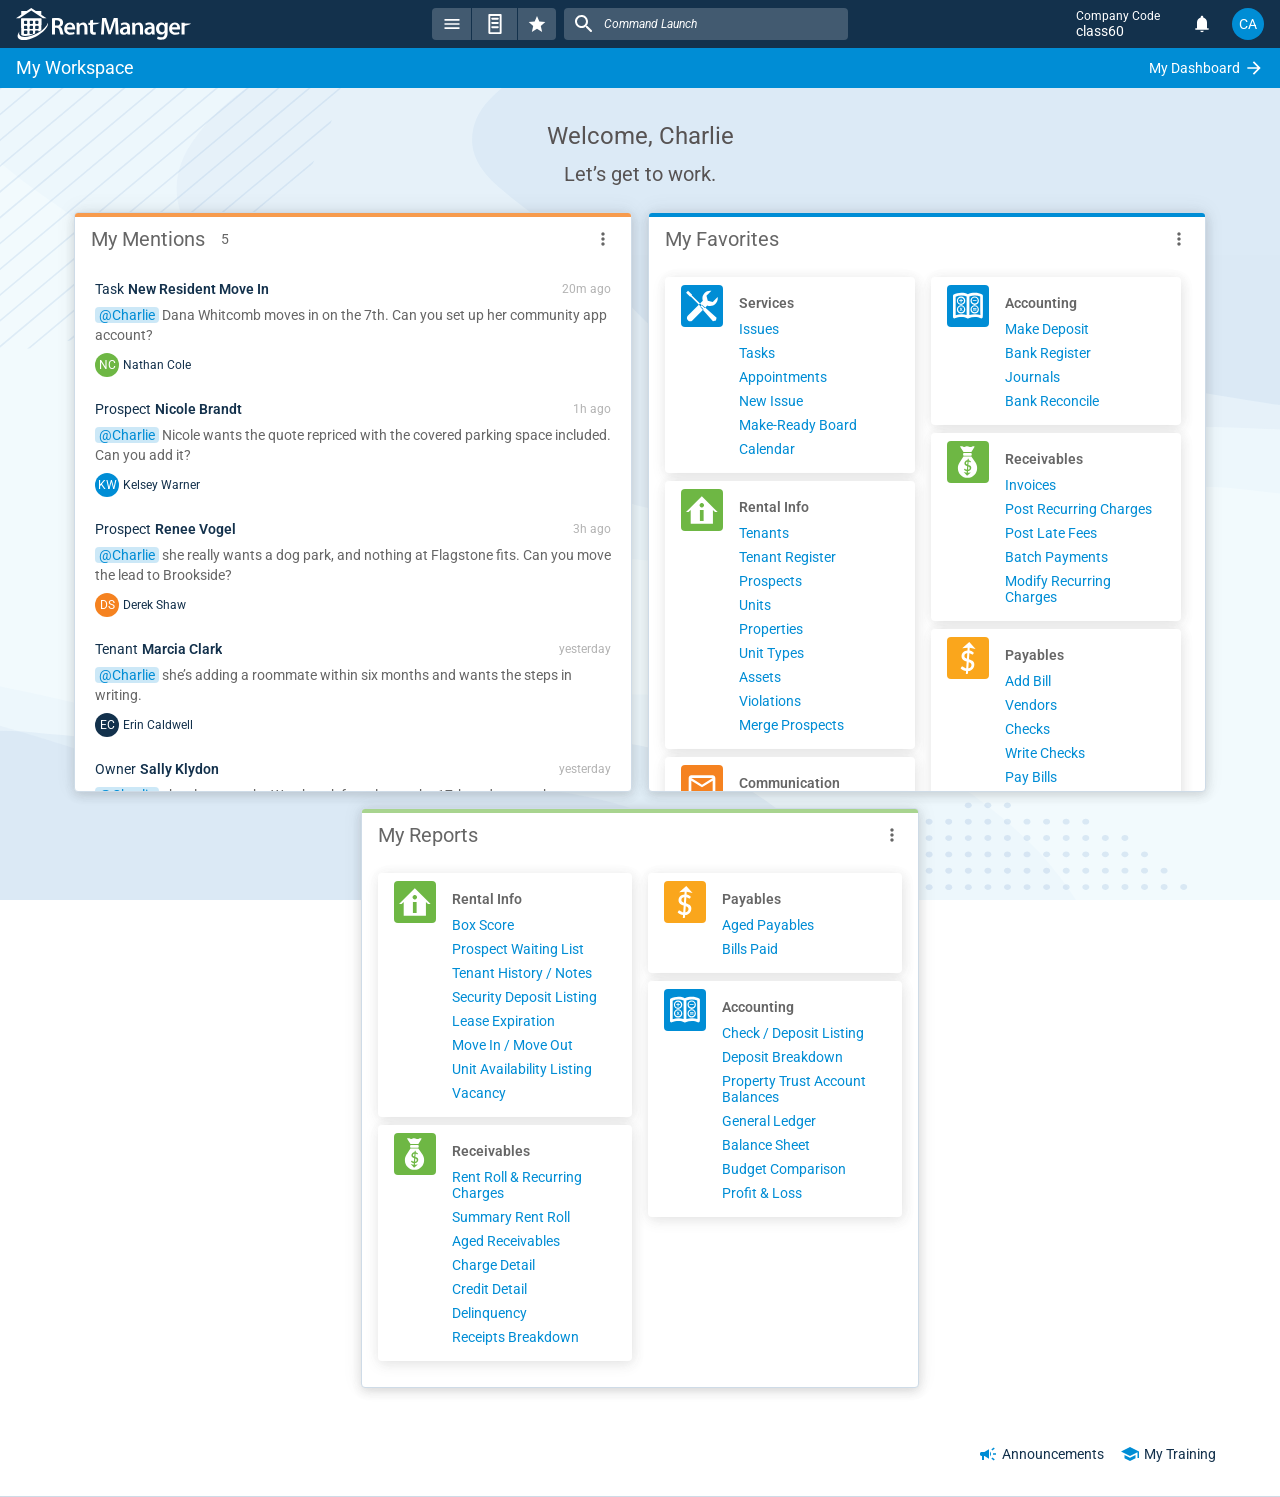
==== commit 5c782cbb: "The move-in mention reads @Charlie, like the rest The Workspace mention and the task note are the sa" ====
--- a/index.html
+++ b/index.html
@@ -215,7 +215,7 @@
               <span class="ws-mention__recname"><span class="ws-mention__type">Task</span><span class="ws-mention__on">New Resident Move In</span></span>
               <span class="ws-mention__when">20m ago</span>
             </div>
-            <div class="ws-mention__body"><span class="ws-handle">@charlieapegian</span> Dana Whitcomb moves in on the <span data-ws-day="1"></span>. Can you set up her community app account?</div>
+            <div class="ws-mention__body"><span class="ws-handle">@Charlie</span> Dana Whitcomb moves in on the <span data-ws-day="1"></span>. Can you set up her community app account?</div>
             <div class="ws-mention__by">
               <span data-rmx-component="Avatar" data-ws-avatar="green" data-ws-inline>NC</span>
               <span class="ws-mention__who">Nathan Cole</span>
@@ -551,7 +551,7 @@
 </main>
 
 <script src="assets/app.js?v=b8ac2d2c"></script>
-<script src="assets/history-notes.js?v=e985a3db"></script>
+<script src="assets/history-notes.js?v=dfa0d960"></script>
 <script src="assets/megamenu.js?v=783ad6a1"></script>
 <script>
 /* ---- hiding a tile, and getting it back ----
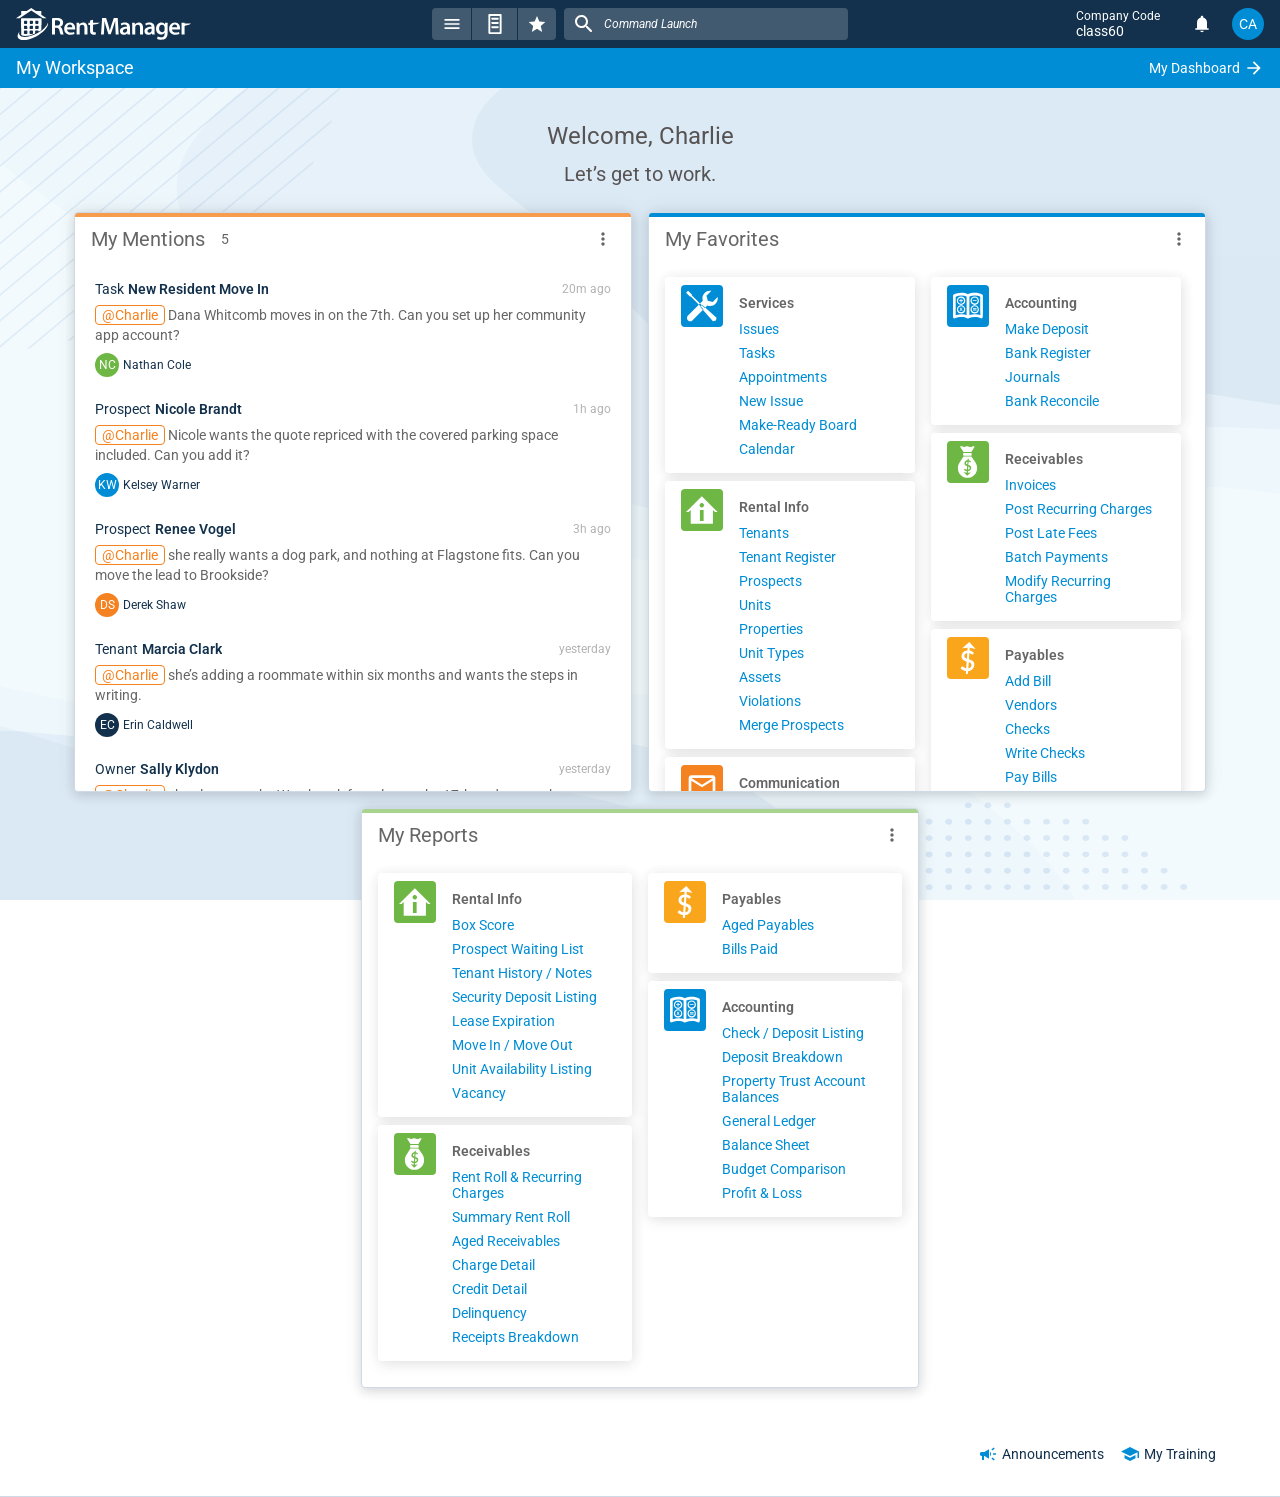
==== commit 56667378: "One lozenge, one spelling for Charlie The Workspace's mention handles had a brand-tinted fill of the" ====
--- a/index.html
+++ b/index.html
@@ -11,7 +11,7 @@
 <link rel="stylesheet" href="assets/type.css?v=c3476cf5">
 <link rel="stylesheet" href="assets/rmx.css?v=66dbd280">
 <link rel="stylesheet" href="assets/proto.css?v=261b71f2">
-<link rel="stylesheet" href="assets/workspace.css?v=cf47a6e0">
+<link rel="stylesheet" href="assets/workspace.css?v=d98c0dc9">
 <link rel="stylesheet" href="assets/original-art.css?v=0c459a2d">
 <link rel="stylesheet" href="assets/workspace-original.css?v=0b0f8563">
 <link rel="stylesheet" href="assets/megamenu.css?v=98ac15a8">
@@ -215,7 +215,7 @@
               <span class="ws-mention__recname"><span class="ws-mention__type">Task</span><span class="ws-mention__on">New Resident Move In</span></span>
               <span class="ws-mention__when">20m ago</span>
             </div>
-            <div class="ws-mention__body"><span class="ws-handle">@Charlie</span> Dana Whitcomb moves in on the <span data-ws-day="1"></span>. Can you set up her community app account?</div>
+            <div class="ws-mention__body"><span class="hn-at hn-at--me">@Charlie</span> Dana Whitcomb moves in on the <span data-ws-day="1"></span>. Can you set up her community app account?</div>
             <div class="ws-mention__by">
               <span data-rmx-component="Avatar" data-ws-avatar="green" data-ws-inline>NC</span>
               <span class="ws-mention__who">Nathan Cole</span>
@@ -227,7 +227,7 @@
               <span class="ws-mention__recname"><span class="ws-mention__type">Prospect</span><span class="ws-mention__on">Nicole Brandt</span></span>
               <span class="ws-mention__when">1h ago</span>
             </div>
-            <div class="ws-mention__body"><span class="ws-handle">@Charlie</span> Nicole wants the quote repriced with the covered parking space included. Can you add it?</div>
+            <div class="ws-mention__body"><span class="hn-at hn-at--me">@Charlie</span> Nicole wants the quote repriced with the covered parking space included. Can you add it?</div>
             <div class="ws-mention__by">
               <span data-rmx-component="Avatar" data-ws-avatar="brand" data-ws-inline>KW</span>
               <span class="ws-mention__who">Kelsey Warner</span>
@@ -239,7 +239,7 @@
               <span class="ws-mention__recname"><span class="ws-mention__type">Prospect</span><span class="ws-mention__on">Renee Vogel</span></span>
               <span class="ws-mention__when">3h ago</span>
             </div>
-            <div class="ws-mention__body"><span class="ws-handle">@Charlie</span> she really wants a dog park, and nothing at Flagstone fits. Can you move the lead to Brookside?</div>
+            <div class="ws-mention__body"><span class="hn-at hn-at--me">@Charlie</span> she really wants a dog park, and nothing at Flagstone fits. Can you move the lead to Brookside?</div>
             <div class="ws-mention__by">
               <span data-rmx-component="Avatar" data-ws-avatar="orange" data-ws-inline>DS</span>
               <span class="ws-mention__who">Derek Shaw</span>
@@ -251,7 +251,7 @@
               <span class="ws-mention__recname"><span class="ws-mention__type">Tenant</span><span class="ws-mention__on">Marcia Clark</span></span>
               <span class="ws-mention__when">yesterday</span>
             </div>
-            <div class="ws-mention__body"><span class="ws-handle">@Charlie</span> she’s adding a roommate within six months and wants the steps in writing.</div>
+            <div class="ws-mention__body"><span class="hn-at hn-at--me">@Charlie</span> she’s adding a roommate within six months and wants the steps in writing.</div>
             <div class="ws-mention__by">
               <span data-rmx-component="Avatar" data-ws-avatar="navy" data-ws-inline>EC</span>
               <span class="ws-mention__who">Erin Caldwell</span>
@@ -263,7 +263,7 @@
               <span class="ws-mention__recname"><span class="ws-mention__type">Owner</span><span class="ws-mention__on">Sally Klydon</span></span>
               <span class="ws-mention__when">yesterday</span>
             </div>
-            <div class="ws-mention__body"><span class="ws-handle">@Charlie</span> she closes on the Westbrook fourplex on the <span data-ws-day="11"></span> and wants the management agreement started.</div>
+            <div class="ws-mention__body"><span class="hn-at hn-at--me">@Charlie</span> she closes on the Westbrook fourplex on the <span data-ws-day="11"></span> and wants the management agreement started.</div>
             <div class="ws-mention__by">
               <span data-rmx-component="Avatar" data-ws-avatar="green" data-ws-inline>BH</span>
               <span class="ws-mention__who">Brian Hollis</span>
@@ -551,7 +551,7 @@
 </main>
 
 <script src="assets/app.js?v=b8ac2d2c"></script>
-<script src="assets/history-notes.js?v=dfa0d960"></script>
+<script src="assets/history-notes.js?v=f779f331"></script>
 <script src="assets/megamenu.js?v=783ad6a1"></script>
 <script>
 /* ---- hiding a tile, and getting it back ----
--- a/assets/workspace.css
+++ b/assets/workspace.css
@@ -532,20 +532,12 @@
 [data-ws-avatar="green"] { background: var(--icon-success); }
 [data-ws-avatar="orange"] { background: var(--icon-attention); }
 [data-ws-avatar="navy"] { background: var(--container-secondary-dark); }
-/* The @handle. Brand-tinted rather than the export's peach, which had no
-   token behind it. */
-.ws-handle {
-  padding: 0 var(--spacing-xxs);
-  border-radius: var(--radius-sm);
-  /* Emma's frame tints the handle with text-link at 20% rather than the flat
-     lozenge-brand, and sets it regular, not semibold. color-mix keeps the
-     token as the source; the rgba line is the same colour for a browser that
-     cannot do color-mix. */
-  background: rgba(0, 141, 213, .2);
-  background: color-mix(in srgb, var(--text-link) 20%, transparent);
-  color: var(--text-link);
-  font: var(--type-paragraph-s-regular);
-}
+/* The @handle wears the Note Details lozenge -- `.hn-at` in
+   assets/history-notes.css, which this page already loads. It was a
+   brand-tinted fill of its own, so the same mention was a filled chip on the
+   Workspace and an outlined one the moment you opened it. One definition of
+   what a mention looks like, rather than a second that can drift. Emma's call,
+   2026-09-30; `.ws-handle` went with the fill. */
 
 /* ---------- My Tasks ---------- */
 /* A checked row here means "task complete," matching the Tasks screen's own
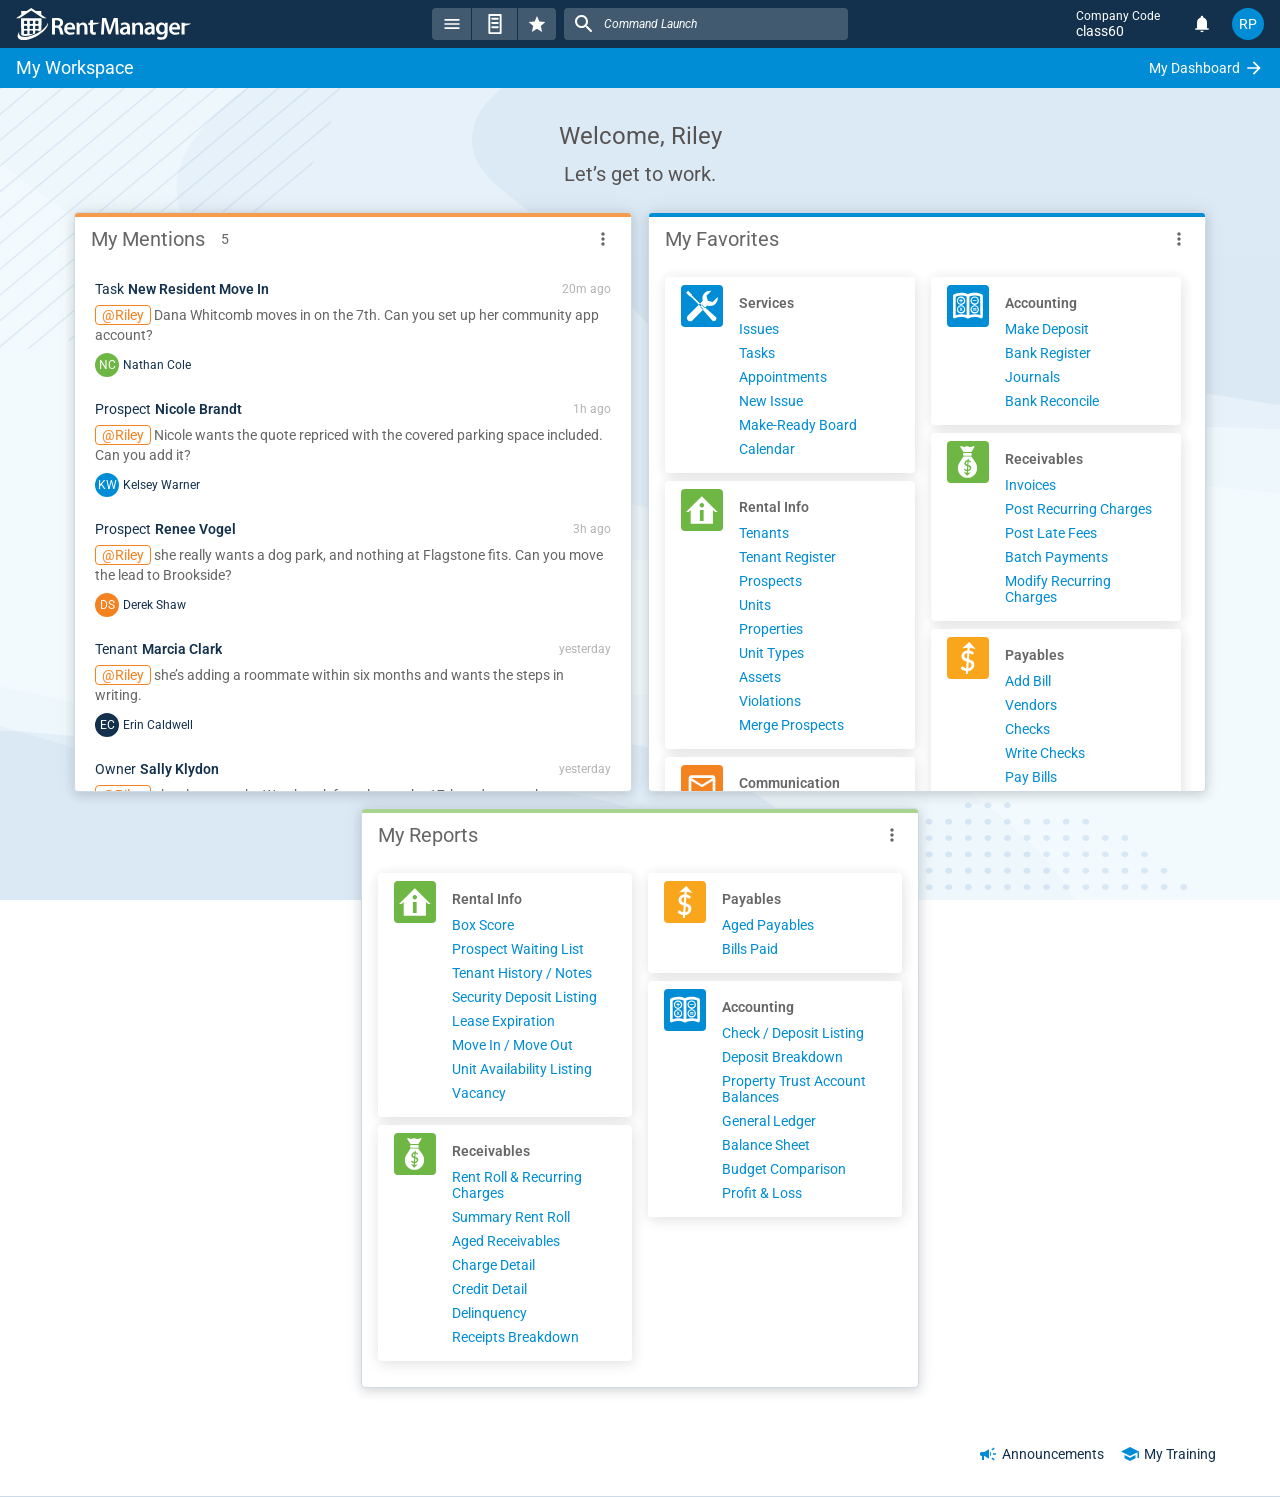
==== commit b3b5f90b: "The signed-in user is Riley Parker Renamed everywhere the prototype speaks: greeting, app bar avatar" ====
--- a/index.html
+++ b/index.html
@@ -150,7 +150,7 @@
     <div class="rmx-appbar__code"><span>Company Code</span><span>class60</span></div>
     <div class="rmx-appbar__user">
       <svg class="rmx-icon"><use href="#notifications"></use></svg>
-      <span class="rmx-appbar__avatar">CA</span>
+      <span class="rmx-appbar__avatar">RP</span>
     </div>
   </div>
 </header>
@@ -174,7 +174,7 @@
 <!-- Main Content (4969:70316) -->
 <main class="ows-page">
   <div class="ows-welcome">
-    <p class="ows-welcome__greeting rmx-type-heading-l-regular">Welcome, Charlie</p>
+    <p class="ows-welcome__greeting rmx-type-heading-l-regular">Welcome, Riley</p>
     <p class="ows-welcome__line rmx-type-heading-m-regular">Let’s get to work.</p>
   </div>
 
@@ -202,7 +202,7 @@
              about, framed the same way Task Details is. Emma's call, 2026-09-10. -->
         <div class="rmx-tile__body ws-body--list" data-ws-mentions>
 
-          <!-- Five threads Charlie has been pulled into, one per record type he
+          <!-- Five threads Riley has been pulled into, one per record type he
                works across: two tenants, two prospects, an owner. Each opens
                that record's own History / Notes. Emma's content, 2026-09-11. -->
 
@@ -215,7 +215,7 @@
               <span class="ws-mention__recname"><span class="ws-mention__type">Task</span><span class="ws-mention__on">New Resident Move In</span></span>
               <span class="ws-mention__when">20m ago</span>
             </div>
-            <div class="ws-mention__body"><span class="hn-at hn-at--me">@Charlie</span> Dana Whitcomb moves in on the <span data-ws-day="1"></span>. Can you set up her community app account?</div>
+            <div class="ws-mention__body"><span class="hn-at hn-at--me">@Riley</span> Dana Whitcomb moves in on the <span data-ws-day="1"></span>. Can you set up her community app account?</div>
             <div class="ws-mention__by">
               <span data-rmx-component="Avatar" data-ws-avatar="green" data-ws-inline>NC</span>
               <span class="ws-mention__who">Nathan Cole</span>
@@ -227,7 +227,7 @@
               <span class="ws-mention__recname"><span class="ws-mention__type">Prospect</span><span class="ws-mention__on">Nicole Brandt</span></span>
               <span class="ws-mention__when">1h ago</span>
             </div>
-            <div class="ws-mention__body"><span class="hn-at hn-at--me">@Charlie</span> Nicole wants the quote repriced with the covered parking space included. Can you add it?</div>
+            <div class="ws-mention__body"><span class="hn-at hn-at--me">@Riley</span> Nicole wants the quote repriced with the covered parking space included. Can you add it?</div>
             <div class="ws-mention__by">
               <span data-rmx-component="Avatar" data-ws-avatar="brand" data-ws-inline>KW</span>
               <span class="ws-mention__who">Kelsey Warner</span>
@@ -239,7 +239,7 @@
               <span class="ws-mention__recname"><span class="ws-mention__type">Prospect</span><span class="ws-mention__on">Renee Vogel</span></span>
               <span class="ws-mention__when">3h ago</span>
             </div>
-            <div class="ws-mention__body"><span class="hn-at hn-at--me">@Charlie</span> she really wants a dog park, and nothing at Flagstone fits. Can you move the lead to Brookside?</div>
+            <div class="ws-mention__body"><span class="hn-at hn-at--me">@Riley</span> she really wants a dog park, and nothing at Flagstone fits. Can you move the lead to Brookside?</div>
             <div class="ws-mention__by">
               <span data-rmx-component="Avatar" data-ws-avatar="orange" data-ws-inline>DS</span>
               <span class="ws-mention__who">Derek Shaw</span>
@@ -251,7 +251,7 @@
               <span class="ws-mention__recname"><span class="ws-mention__type">Tenant</span><span class="ws-mention__on">Marcia Clark</span></span>
               <span class="ws-mention__when">yesterday</span>
             </div>
-            <div class="ws-mention__body"><span class="hn-at hn-at--me">@Charlie</span> she’s adding a roommate within six months and wants the steps in writing.</div>
+            <div class="ws-mention__body"><span class="hn-at hn-at--me">@Riley</span> she’s adding a roommate within six months and wants the steps in writing.</div>
             <div class="ws-mention__by">
               <span data-rmx-component="Avatar" data-ws-avatar="navy" data-ws-inline>EC</span>
               <span class="ws-mention__who">Erin Caldwell</span>
@@ -263,7 +263,7 @@
               <span class="ws-mention__recname"><span class="ws-mention__type">Owner</span><span class="ws-mention__on">Sally Klydon</span></span>
               <span class="ws-mention__when">yesterday</span>
             </div>
-            <div class="ws-mention__body"><span class="hn-at hn-at--me">@Charlie</span> she closes on the Westbrook fourplex on the <span data-ws-day="11"></span> and wants the management agreement started.</div>
+            <div class="ws-mention__body"><span class="hn-at hn-at--me">@Riley</span> she closes on the Westbrook fourplex on the <span data-ws-day="11"></span> and wants the management agreement started.</div>
             <div class="ws-mention__by">
               <span data-rmx-component="Avatar" data-ws-avatar="green" data-ws-inline>BH</span>
               <span class="ws-mention__who">Brian Hollis</span>
@@ -551,7 +551,7 @@
 </main>
 
 <script src="assets/app.js?v=b8ac2d2c"></script>
-<script src="assets/history-notes.js?v=f779f331"></script>
+<script src="assets/history-notes.js?v=3c0e5540"></script>
 <script src="assets/megamenu.js?v=783ad6a1"></script>
 <script>
 /* ---- hiding a tile, and getting it back ----
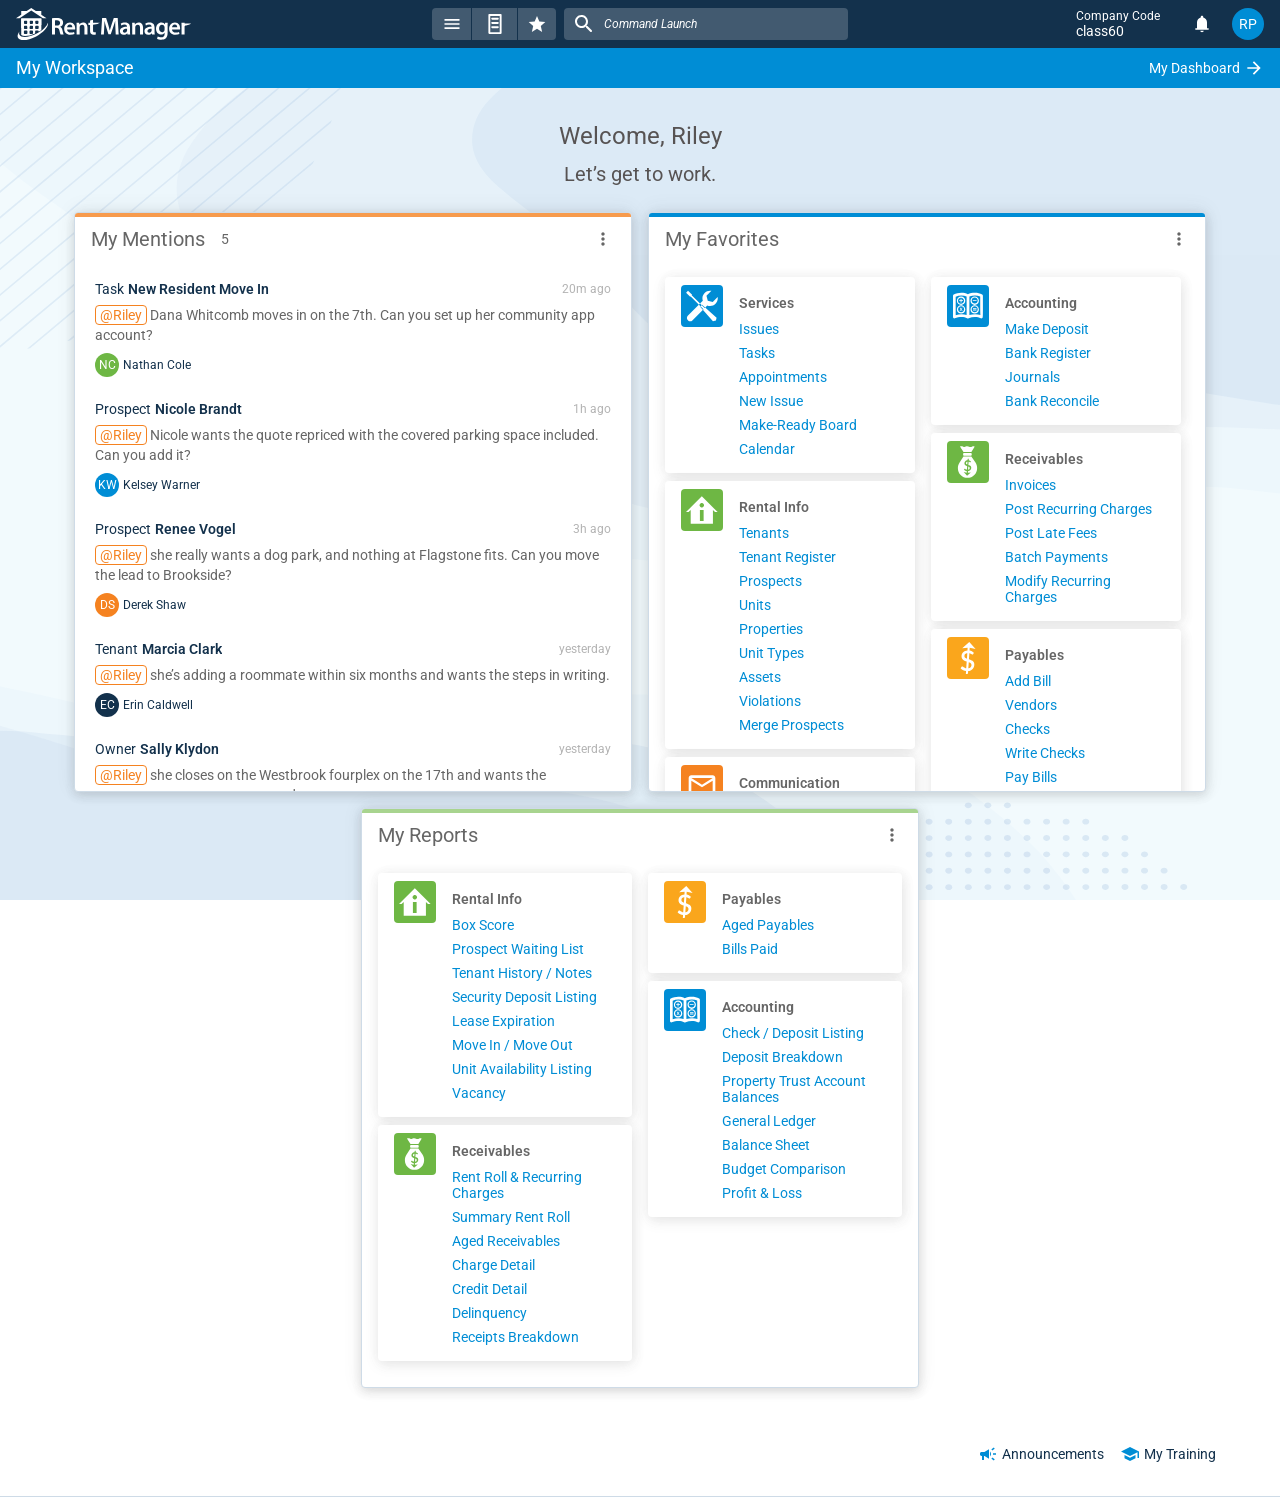
==== commit 5435d1b0: "Tighten the mention lozenge to 4px either side 6px put more air around the name than there was betwe" ====
--- a/index.html
+++ b/index.html
@@ -15,7 +15,7 @@
 <link rel="stylesheet" href="assets/original-art.css?v=0c459a2d">
 <link rel="stylesheet" href="assets/workspace-original.css?v=0b0f8563">
 <link rel="stylesheet" href="assets/megamenu.css?v=98ac15a8">
-<link rel="stylesheet" href="assets/history-notes.css?v=0c3f6103">
+<link rel="stylesheet" href="assets/history-notes.css?v=6020478b">
 <link rel="icon" type="image/svg+xml" href="assets/favicon.svg"><link rel="icon" type="image/png" sizes="32x32" href="assets/favicon-32.png"><link rel="apple-touch-icon" href="assets/apple-touch-icon.png"></head>
 <body class="rmx">
 <!-- RMX_ICONS:START - injected from assets/icons.svg, regenerated by check.mjs --fix -->
--- a/assets/history-notes.css
+++ b/assets/history-notes.css
@@ -208,7 +208,10 @@
    else. Emma's call, 2026-09-10, off a screenshot of the real product. The
    same chip renders in the Note field and in the register's Note column, so a
    tag looks the same wherever you meet it. */
-.hn-at { display:inline-block; padding:0 6px; border:1px solid currentColor; border-radius:var(--r-sm); line-height:18px; white-space:nowrap; user-select:none; }
+/* 4px, not 6: the lozenge sits inline in a sentence, and 6px either side put
+   more air around the name than between the words next to it. 4px is also on
+   the grid, which 6 was not. Emma's call, 2026-10-01. */
+.hn-at { display:inline-block; padding:0 4px; border:1px solid currentColor; border-radius:var(--r-sm); line-height:18px; white-space:nowrap; user-select:none; }
 .hn-at--me    { color:var(--icon-attention,#f58220); }
 .hn-at--other { color:var(--rmx-blue); }
 
